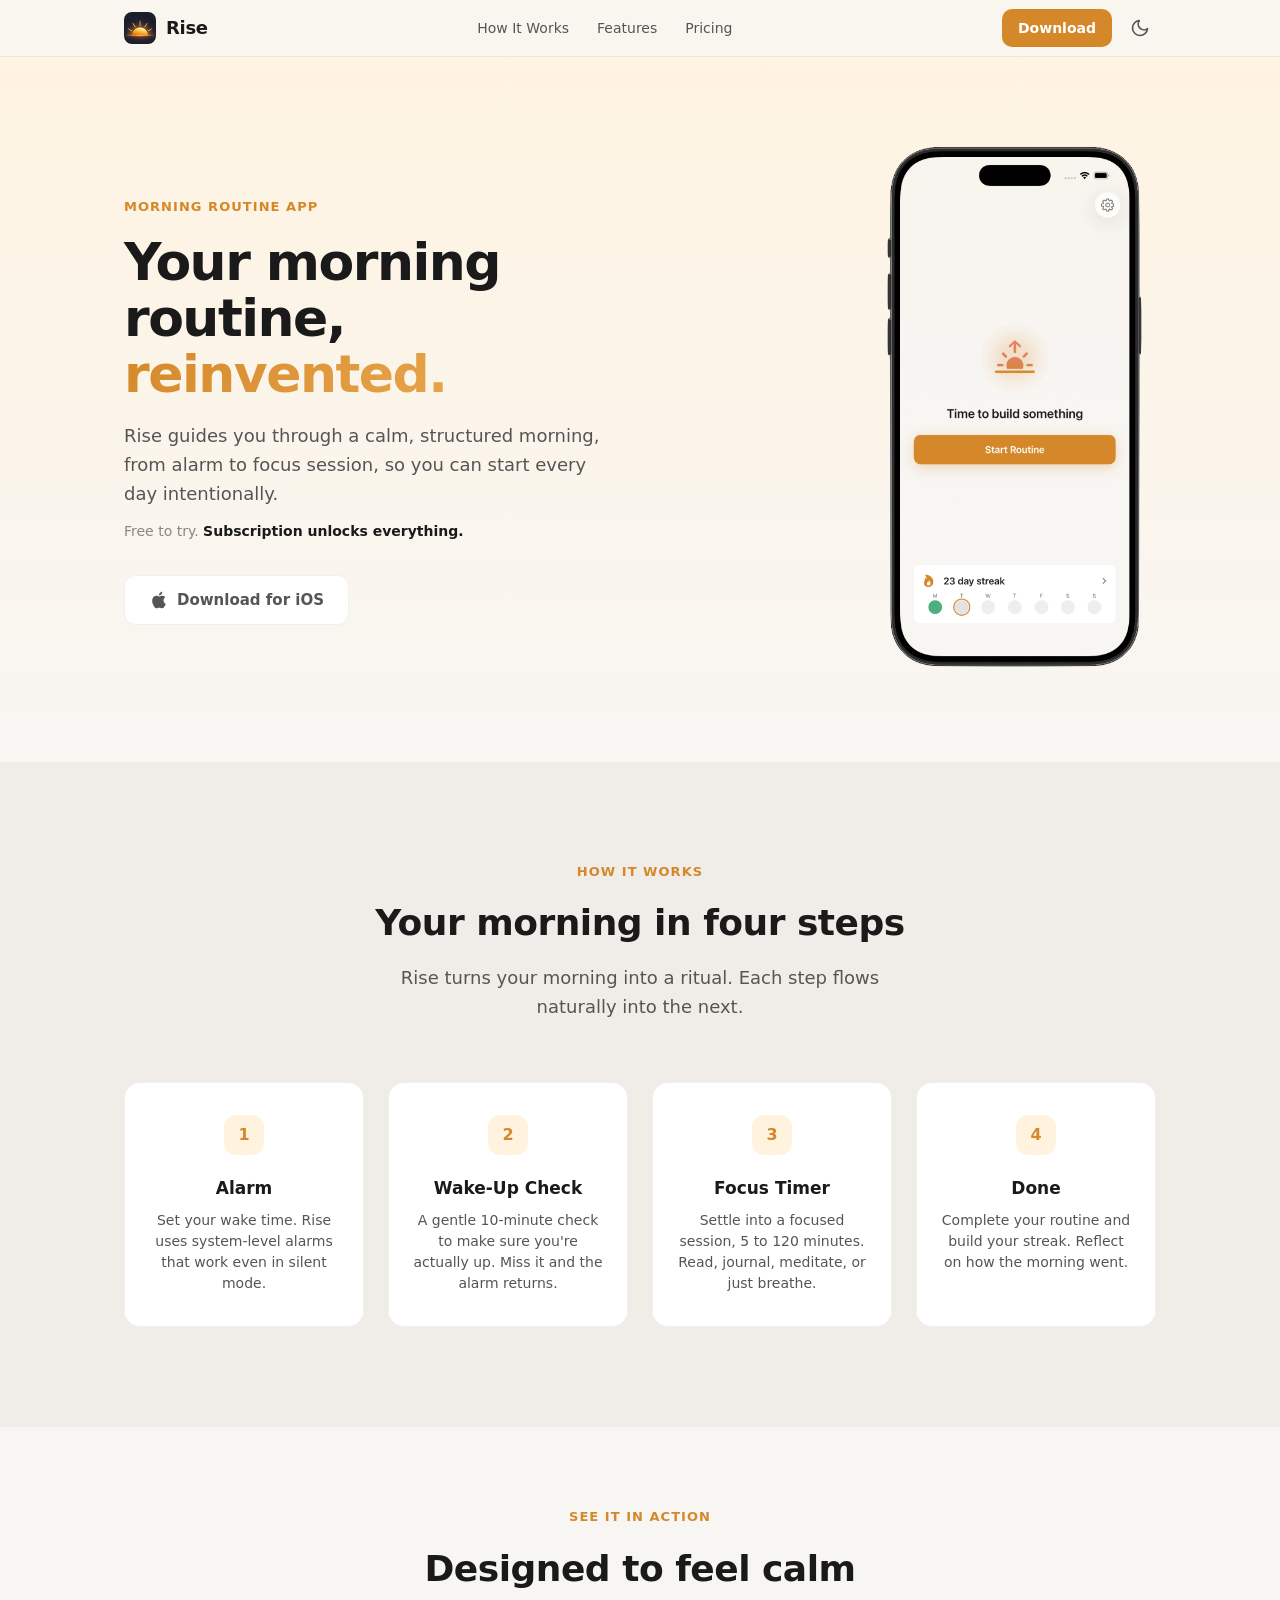
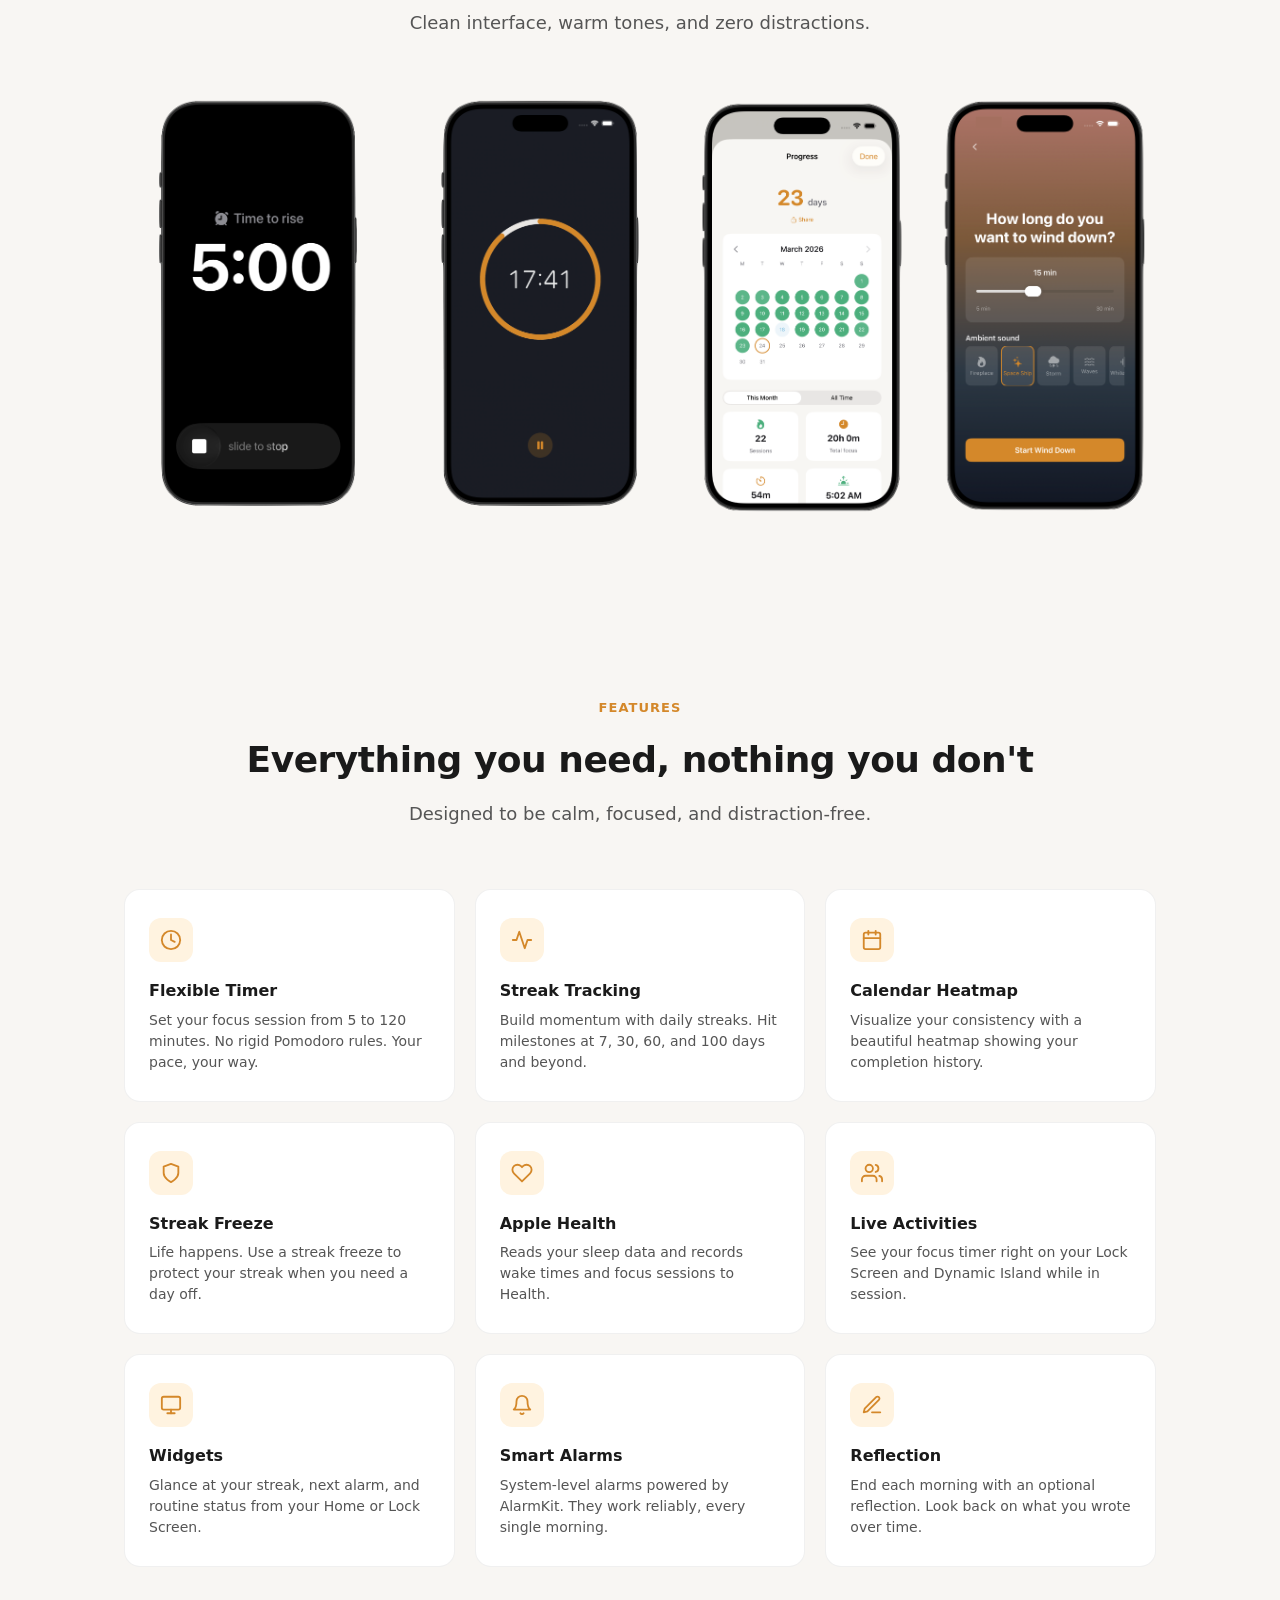
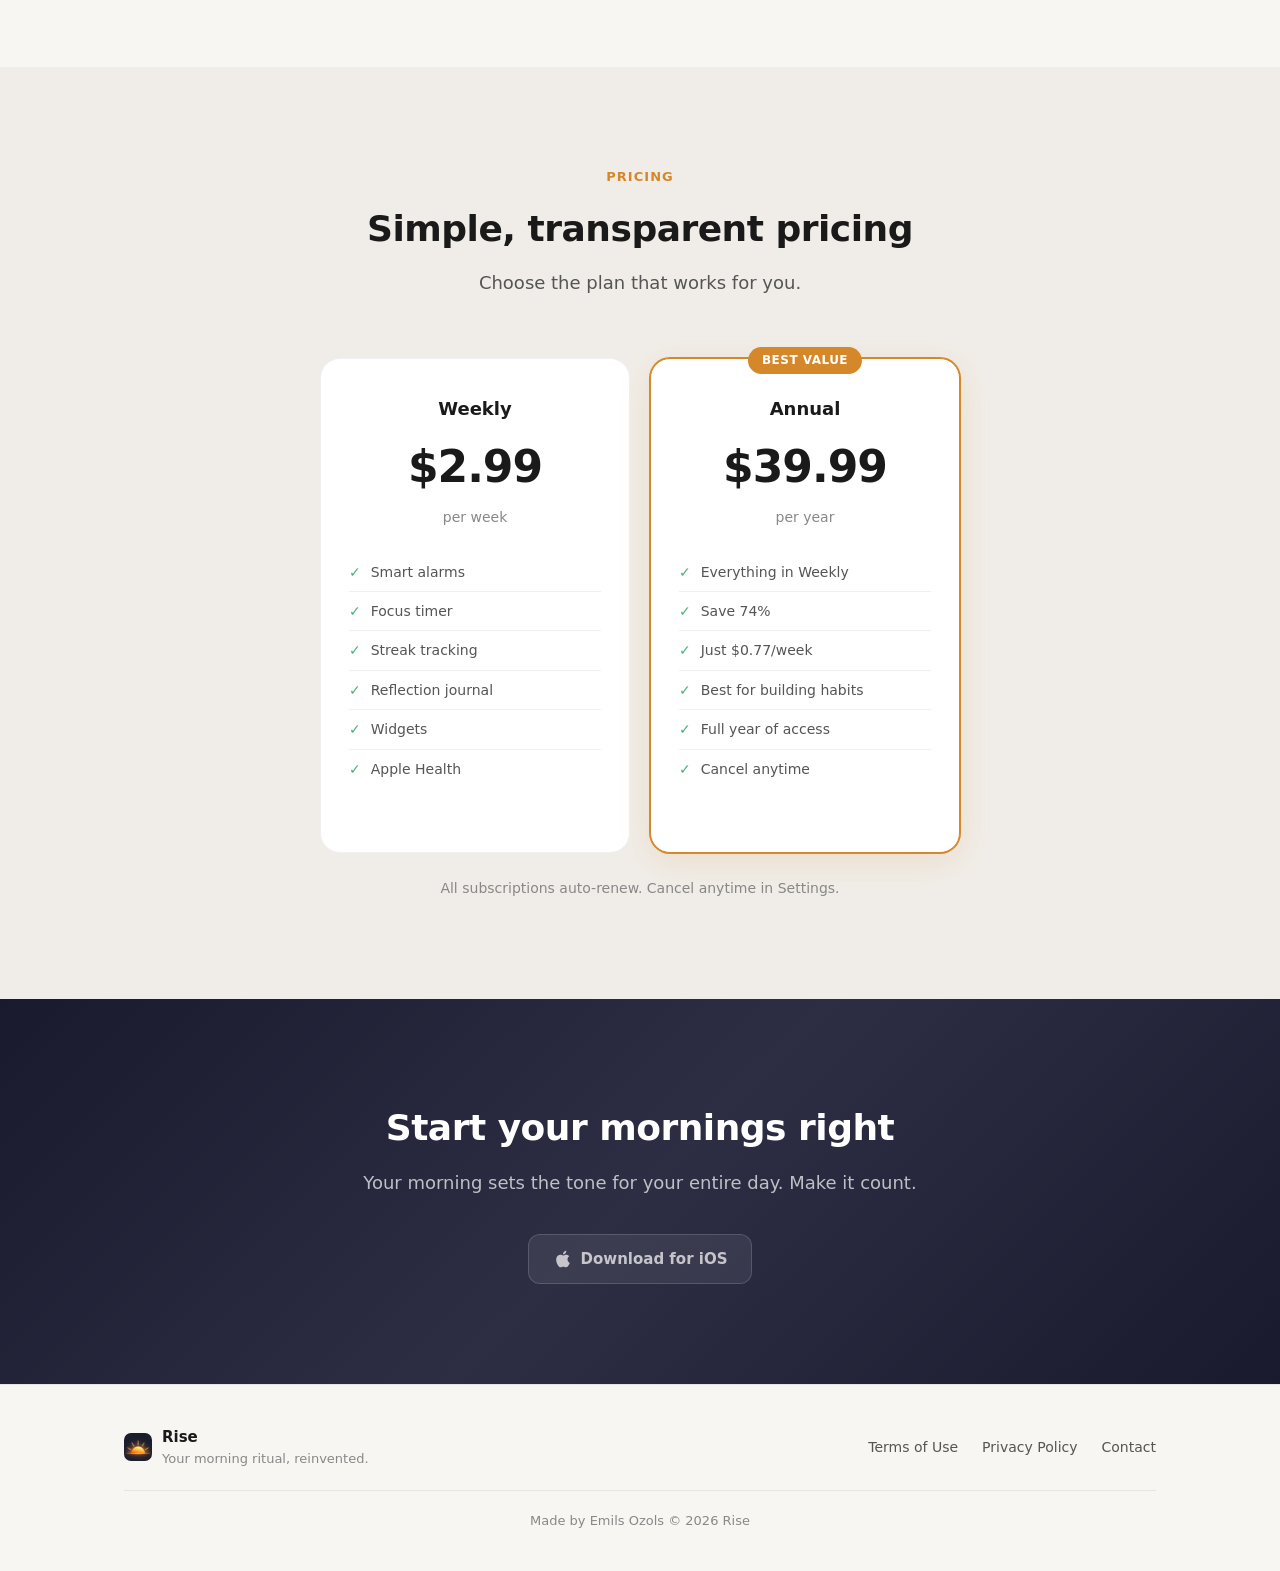
==== index.html @ 376d8b3e "Replace Coming Soon buttons with App Store download links Co-Authored-By: Claude Opus 4.6 (1M contex" ====
<!DOCTYPE html>
<html lang="en" data-theme="light">
<head>
    <meta charset="UTF-8">
    <meta name="viewport" content="width=device-width, initial-scale=1.0">
    <title>Rise - Your Morning Ritual, Reinvented</title>
    <meta name="description" content="Rise helps you build a powerful morning routine with smart alarms, focus timers, and streak tracking. Wake up with purpose, every single day.">
    <meta name="keywords" content="morning routine app, alarm app, focus timer, streak tracker, habit tracker, wake up app, productivity, iOS app, daily routine, morning ritual">
    <link rel="canonical" href="https://risemorning.app/">
    <meta property="og:title" content="Rise - Your Morning Ritual, Reinvented">
    <meta property="og:description" content="Smart alarms, focus timers, and streak tracking. Build a morning routine that sticks.">
    <meta property="og:type" content="website">
    <meta property="og:url" content="https://risemorning.app/">
    <meta property="og:image" content="https://risemorning.app/assets/ogshare.png">
    <meta property="og:image:width" content="1200">
    <meta property="og:image:height" content="630">
    <meta property="og:site_name" content="Rise">
    <meta name="twitter:card" content="summary_large_image">
    <meta name="twitter:title" content="Rise - Your Morning Ritual, Reinvented">
    <meta name="twitter:description" content="Smart alarms, focus timers, and streak tracking. Build a morning routine that sticks.">
    <meta name="twitter:image" content="https://risemorning.app/assets/ogshare.png">
    <meta property="og:locale" content="en_US">
    <meta name="theme-color" content="#D4882A">
    <link rel="icon" href="/favicon.ico" sizes="any">
    <link rel="icon" type="image/png" sizes="192x192" href="assets/appicon.png">
    <link rel="apple-touch-icon" href="assets/appicon.png">
    <link rel="preconnect" href="https://eu.i.posthog.com">
    <script>
        !function(t,e){var o,n,p,r;e.__SV||(window.posthog=e,e._i=[],e.init=function(i,s,a){function g(t,e){var o=e.split(".");2==o.length&&(t=t[o[0]],e=o[1]),t[e]=function(){t.push([e].concat(Array.prototype.slice.call(arguments,0)))}}(p=t.createElement("script")).type="text/javascript",p.async=!0,p.src=s.api_host+"/static/array.js",(r=t.getElementsByTagName("script")[0]).parentNode.insertBefore(p,r);var u=e;for(void 0!==a?u=e[a]=[]:a="posthog",u.people=u.people||[],u.toString=function(t){var e="posthog";return"posthog"!==a&&(e+="."+a),t||(e+=" (stub)"),e},u.people.toString=function(){return u.toString(1)+".people (stub)"},o="init capture register register_once register_for_session unregister opt_in_capturing opt_out_capturing has_opted_in_capturing has_opted_out_capturing clear_opt_in_out_capturing startSessionRecording stopSessionRecording isSessionRecordingStarted".split(" "),n=0;n<o.length;n++)g(u,o[n]);e._i.push([i,s,a])},e.__SV=1)}(document,window.posthog||[]);
        posthog.init('phc_ztIjBWZp495eGWUZSUprsXSLzyElBWMcf2xc65kKfE5', {
            api_host: 'https://eu.i.posthog.com',
            person_profiles: 'anonymous',
            persistence: 'memory'
        });
        posthog.register({ app_name: 'rise_web' });
    </script>
    <script>
        (function() {
            var theme = localStorage.getItem('theme');
            if (!theme) theme = window.matchMedia('(prefers-color-scheme: dark)').matches ? 'dark' : 'light';
            document.documentElement.setAttribute('data-theme', theme);
        })();
    </script>
    <style>
        :root {
            --accent: #D4882A;
            --accent-hover: #c07a22;
            --accent-soft: #FFF3E0;
            --accent-glow: rgba(212, 136, 42, 0.15);
            --success: #4CAF7D;
            --text-primary: #1a1a1a;
            --text-secondary: #555;
            --text-tertiary: #888;
            --bg: #F8F6F3;
            --bg-alt: #F0EDE8;
            --card-bg: #fff;
            --card-border: rgba(0,0,0,0.06);
            --nav-bg: rgba(248, 246, 243, 0.85);
            --footer-border: #e8e4df;
            --table-header: #FFF8F0;
            --table-border: #e8e4df;
            --gradient-warm: linear-gradient(135deg, #FFF3E0 0%, #F8F6F3 50%, #FFF8F0 100%);
            --gradient-hero: linear-gradient(180deg, #FFF3E0 0%, #F8F6F3 100%);
            --gradient-cta: linear-gradient(135deg, #1a1a2e 0%, #2d2d44 50%, #1a1a2e 100%);
        }

        [data-theme="dark"] {
            --accent: #E8A44A;
            --accent-hover: #d4963e;
            --accent-soft: #2a2218;
            --accent-glow: rgba(232, 164, 74, 0.12);
            --success: #4CAF7D;
            --text-primary: #f0f0f0;
            --text-secondary: #a1a1a6;
            --text-tertiary: #8e8e93;
            --bg: #1A1A1E;
            --bg-alt: #161618;
            --card-bg: #2c2c2e;
            --card-border: rgba(255,255,255,0.08);
            --nav-bg: rgba(26, 26, 30, 0.85);
            --footer-border: #2c2c2e;
            --table-header: #2a2218;
            --table-border: #3a3a3c;
            --gradient-warm: linear-gradient(135deg, #2a2218 0%, #1A1A1E 50%, #2a2218 100%);
            --gradient-hero: linear-gradient(180deg, #2a2218 0%, #1A1A1E 100%);
            --gradient-cta: linear-gradient(135deg, #2a2218 0%, #1a1a1e 50%, #2a2218 100%);
        }

        * { margin: 0; padding: 0; box-sizing: border-box; }

        html { scroll-behavior: smooth; }

        body {
            font-family: -apple-system, BlinkMacSystemFont, 'SF Pro Display', 'SF Pro Text', 'Helvetica Neue', system-ui, sans-serif;
            background: var(--bg);
            color: var(--text-primary);
            font-size: 15px;
            line-height: 1.6;
            -webkit-font-smoothing: antialiased;
        }

        .container {
            max-width: 1080px;
            margin: 0 auto;
            padding: 0 24px;
        }

        /* ---- NAV ---- */
        nav {
            position: fixed;
            top: 0;
            left: 0;
            right: 0;
            z-index: 100;
            background: var(--nav-bg);
            backdrop-filter: blur(20px);
            -webkit-backdrop-filter: blur(20px);
            border-bottom: 1px solid var(--card-border);
        }

        .nav-inner {
            max-width: 1080px;
            margin: 0 auto;
            padding: 0 24px;
            height: 56px;
            display: flex;
            align-items: center;
            justify-content: space-between;
        }

        .nav-brand {
            display: flex;
            align-items: center;
            gap: 10px;
            text-decoration: none;
            color: var(--text-primary);
        }

        .nav-brand img {
            width: 32px;
            height: 32px;
            border-radius: 8px;
        }

        .nav-brand span {
            font-size: 18px;
            font-weight: 600;
            letter-spacing: -0.3px;
        }

        .nav-links {
            display: flex;
            align-items: center;
            gap: 28px;
        }

        .nav-links a {
            text-decoration: none;
            color: var(--text-secondary);
            font-size: 14px;
            font-weight: 500;
            transition: color 0.2s;
        }

        .nav-links a:hover { color: var(--text-primary); }

        .nav-right {
            display: flex;
            align-items: center;
            gap: 12px;
        }

        .nav-download {
            display: inline-flex;
            align-items: center;
            gap: 6px;
            background: var(--accent);
            color: #fff;
            text-decoration: none;
            padding: 8px 16px;
            border-radius: 10px;
            font-size: 14px;
            font-weight: 600;
            transition: background 0.2s;
        }

        .nav-download:hover { background: var(--accent-hover); }

        .theme-toggle {
            background: none;
            border: none;
            cursor: pointer;
            color: var(--text-secondary);
            padding: 6px;
            border-radius: 8px;
            display: flex;
            align-items: center;
            transition: color 0.2s;
        }

        .theme-toggle:hover { color: var(--text-primary); }

        .theme-toggle svg { width: 20px; height: 20px; }

        .sun-icon { display: none; }
        .moon-icon { display: block; }
        [data-theme="dark"] .sun-icon { display: block; }
        [data-theme="dark"] .moon-icon { display: none; }

        /* ---- HERO ---- */
        .hero {
            padding: 140px 0 80px;
            background: var(--gradient-hero);
        }

        .hero-inner {
            display: flex;
            align-items: center;
            justify-content: space-between;
            gap: 60px;
        }

        .hero-content {
            max-width: 500px;
        }

        .hero-label {
            font-size: 13px;
            font-weight: 600;
            text-transform: uppercase;
            letter-spacing: 0.08em;
            color: var(--accent);
            margin-bottom: 16px;
        }

        .hero-title {
            font-size: 52px;
            font-weight: 700;
            letter-spacing: -1.5px;
            line-height: 1.08;
            margin-bottom: 20px;
        }

        .hero-title .highlight {
            background: linear-gradient(135deg, var(--accent), #E8A44A);
            -webkit-background-clip: text;
            -webkit-text-fill-color: transparent;
            background-clip: text;
        }

        .hero-subtitle {
            font-size: 18px;
            color: var(--text-secondary);
            line-height: 1.6;
            margin-bottom: 12px;
        }

        .hero-pricing {
            font-size: 14px;
            color: var(--text-tertiary);
            margin-bottom: 32px;
        }

        .hero-pricing strong {
            color: var(--text-primary);
        }

        .hero-buttons {
            display: flex;
            align-items: center;
            gap: 16px;
            flex-wrap: wrap;
        }

        .app-store-badge img {
            height: 52px;
        }

        .coming-soon {
            display: inline-flex;
            align-items: center;
            gap: 8px;
            background: var(--card-bg);
            border: 1px solid var(--card-border);
            color: var(--text-secondary);
            padding: 12px 24px;
            border-radius: 12px;
            font-size: 15px;
            font-weight: 600;
            cursor: default;
        }

        .coming-soon svg {
            width: 20px;
            height: 20px;
        }

        .hero-image {
            flex-shrink: 0;
        }

        .hero-phone {
            width: 280px;
        }

        /* ---- SCREENSHOT STRIP ---- */
        .screenshots-section {
            padding: 80px 0;
            overflow: hidden;
        }

        .screenshots-strip {
            display: flex;
            justify-content: center;
            gap: 24px;
            padding: 0 24px;
        }

        .screenshots-strip img {
            width: auto;
            height: 420px;
            border-radius: 24px;
            object-fit: contain;
            transition: transform 0.3s;
        }

        .screenshots-strip img:hover {
            transform: translateY(-4px);
        }

        /* ---- SECTIONS COMMON ---- */
        .section { padding: 100px 0; }
        .section-alt { background: var(--bg-alt); }

        .section-label {
            font-size: 13px;
            font-weight: 600;
            text-transform: uppercase;
            letter-spacing: 0.08em;
            color: var(--accent);
            margin-bottom: 12px;
        }

        .section-title {
            font-size: 36px;
            font-weight: 700;
            letter-spacing: -0.5px;
            margin-bottom: 12px;
        }

        .section-subtitle {
            font-size: 18px;
            color: var(--text-secondary);
            max-width: 560px;
        }

        .section-header {
            text-align: center;
            margin-bottom: 60px;
        }

        .section-header .section-subtitle {
            margin: 0 auto;
        }

        /* ---- HOW IT WORKS ---- */
        .steps-grid {
            display: grid;
            grid-template-columns: repeat(4, 1fr);
            gap: 24px;
        }

        .step-card {
            background: var(--card-bg);
            border: 1px solid var(--card-border);
            border-radius: 16px;
            padding: 32px 24px;
            text-align: center;
            transition: transform 0.2s, box-shadow 0.2s;
        }

        .step-card:hover {
            transform: translateY(-2px);
            box-shadow: 0 8px 24px rgba(0,0,0,0.06);
        }

        .step-number {
            display: inline-flex;
            align-items: center;
            justify-content: center;
            width: 40px;
            height: 40px;
            border-radius: 12px;
            background: var(--accent-soft);
            color: var(--accent);
            font-size: 16px;
            font-weight: 700;
            margin-bottom: 20px;
        }

        .step-icon {
            font-size: 32px;
            margin-bottom: 16px;
        }

        .step-card h3 {
            font-size: 17px;
            font-weight: 600;
            margin-bottom: 8px;
        }

        .step-card p {
            font-size: 14px;
            color: var(--text-secondary);
            line-height: 1.5;
        }

        /* ---- FEATURES ---- */
        .features-grid {
            display: grid;
            grid-template-columns: repeat(3, 1fr);
            gap: 20px;
        }

        .feature-card {
            background: var(--card-bg);
            border: 1px solid var(--card-border);
            border-radius: 16px;
            padding: 28px 24px;
            transition: transform 0.2s, box-shadow 0.2s;
        }

        .feature-card:hover {
            transform: translateY(-2px);
            box-shadow: 0 8px 24px rgba(0,0,0,0.06);
        }

        .feature-icon {
            width: 44px;
            height: 44px;
            border-radius: 12px;
            background: var(--accent-soft);
            display: flex;
            align-items: center;
            justify-content: center;
            margin-bottom: 16px;
        }

        .feature-icon svg {
            width: 22px;
            height: 22px;
            color: var(--accent);
        }

        .feature-card h3 {
            font-size: 16px;
            font-weight: 600;
            margin-bottom: 6px;
        }

        .feature-badge {
            display: inline-block;
            font-size: 11px;
            font-weight: 600;
            text-transform: uppercase;
            letter-spacing: 0.04em;
            background: var(--accent);
            color: #fff;
            padding: 2px 8px;
            border-radius: 6px;
            margin-left: 6px;
            vertical-align: middle;
        }

        .feature-card p {
            font-size: 14px;
            color: var(--text-secondary);
            line-height: 1.5;
        }

        /* ---- PRICING ---- */
        .pricing-wrapper {
            max-width: 640px;
            margin: 0 auto;
        }

        .pricing-cards {
            display: grid;
            grid-template-columns: 1fr 1fr;
            gap: 20px;
        }

        .pricing-card {
            background: var(--card-bg);
            border: 1px solid var(--card-border);
            border-radius: 20px;
            padding: 36px 28px;
            text-align: center;
            position: relative;
            transition: transform 0.2s, box-shadow 0.2s;
        }

        .pricing-card:hover {
            transform: translateY(-2px);
            box-shadow: 0 8px 24px rgba(0,0,0,0.06);
        }

        .pricing-card.featured {
            border-color: var(--accent);
            box-shadow: 0 0 0 1px var(--accent), 0 8px 32px var(--accent-glow);
        }

        .pricing-card.featured:hover {
            box-shadow: 0 0 0 1px var(--accent), 0 12px 40px var(--accent-glow);
        }

        .pricing-popular {
            position: absolute;
            top: -12px;
            left: 50%;
            transform: translateX(-50%);
            background: var(--accent);
            color: #fff;
            font-size: 12px;
            font-weight: 600;
            padding: 4px 14px;
            border-radius: 20px;
            text-transform: uppercase;
            letter-spacing: 0.04em;
        }

        .pricing-card h3 {
            font-size: 18px;
            font-weight: 600;
            margin-bottom: 8px;
        }

        .pricing-amount {
            font-size: 44px;
            font-weight: 700;
            letter-spacing: -1px;
            margin-bottom: 4px;
        }

        .pricing-period {
            font-size: 14px;
            color: var(--text-tertiary);
            margin-bottom: 24px;
        }

        .pricing-features {
            list-style: none;
            text-align: left;
            margin-bottom: 28px;
        }

        .pricing-features li {
            font-size: 14px;
            color: var(--text-secondary);
            padding: 8px 0;
            border-bottom: 1px solid var(--card-border);
            display: flex;
            align-items: center;
            gap: 10px;
        }

        .pricing-features li:last-child { border-bottom: none; }

        .pricing-features .check {
            color: var(--success);
            font-weight: 600;
            flex-shrink: 0;
        }

        .pricing-features .dash {
            color: var(--text-tertiary);
            flex-shrink: 0;
        }

        .pricing-note {
            text-align: center;
            margin-top: 24px;
            font-size: 14px;
            color: var(--text-tertiary);
        }

        /* ---- CTA ---- */
        .cta-section {
            padding: 100px 0;
            background: var(--gradient-cta);
            text-align: center;
        }

        .cta-section .section-title {
            color: #fff;
        }

        .cta-section .section-subtitle {
            color: rgba(255,255,255,0.7);
            margin: 0 auto 36px;
        }

        /* ---- FOOTER ---- */
        footer {
            border-top: 1px solid var(--footer-border);
            padding: 40px 0;
        }

        .footer-inner {
            display: flex;
            justify-content: space-between;
            align-items: center;
            flex-wrap: wrap;
            gap: 20px;
        }

        .footer-brand {
            display: flex;
            align-items: center;
            gap: 10px;
        }

        .footer-brand img {
            width: 28px;
            height: 28px;
            border-radius: 7px;
        }

        .footer-brand-text h4 {
            font-size: 15px;
            font-weight: 600;
        }

        .footer-brand-text p {
            font-size: 13px;
            color: var(--text-tertiary);
        }

        .footer-links {
            display: flex;
            align-items: center;
            gap: 24px;
        }

        .footer-links a {
            font-size: 14px;
            color: var(--text-secondary);
            text-decoration: none;
            transition: color 0.2s;
        }

        .footer-links a:hover { color: var(--text-primary); }

        .footer-copy {
            width: 100%;
            text-align: center;
            font-size: 13px;
            color: var(--text-tertiary);
            margin-top: 20px;
            padding-top: 20px;
            border-top: 1px solid var(--footer-border);
        }

        /* ---- ANIMATIONS ---- */
        .fade-in {
            opacity: 0;
            transform: translateY(20px);
            transition: opacity 0.6s ease, transform 0.6s ease;
        }

        .fade-in.visible {
            opacity: 1;
            transform: translateY(0);
        }

        /* ---- RESPONSIVE ---- */
        @media (max-width: 900px) {
            .hero-inner {
                flex-direction: column;
                text-align: center;
            }
            .hero-content { max-width: 100%; }
            .hero-title { font-size: 40px; }
            .hero-buttons { justify-content: center; }
            .hero-phone { width: 200px; border-radius: 28px; }
            .screenshots-strip img { height: 360px; border-radius: 20px; }
            .steps-grid { grid-template-columns: repeat(2, 1fr); }
        }

        @media (max-width: 700px) {
            .nav-links { display: none; }
            .hero { padding: 120px 0 60px; }
            .hero-title { font-size: 34px; }
            .hero-subtitle { font-size: 16px; }
            .section { padding: 72px 0; }
            .section-title { font-size: 28px; }
            .features-grid { grid-template-columns: repeat(2, 1fr); }
            .steps-grid { grid-template-columns: 1fr 1fr; }
            .screenshots-strip { gap: 16px; }
            .screenshots-strip img { height: 300px; border-radius: 18px; }
        }

        @media (max-width: 600px) {
            .features-grid { grid-template-columns: 1fr; }
            .pricing-cards { grid-template-columns: 1fr; }
            .steps-grid { grid-template-columns: 1fr; }
            .screenshots-strip img { height: 260px; border-radius: 16px; }
        }

        @media (max-width: 480px) {
            .hero-title { font-size: 30px; }
            .hero-phone { width: 160px; border-radius: 24px; }
            .section-title { font-size: 24px; }
            .pricing-amount { font-size: 36px; }
            .screenshots-strip { gap: 12px; }
            .screenshots-strip img { height: 220px; border-radius: 14px; }
        }

        /* Schema.org */
        script[type="application/ld+json"] { display: none; }
    </style>

    <script type="application/ld+json">
    {
        "@context": "https://schema.org",
        "@type": "SoftwareApplication",
        "name": "Rise",
        "description": "Build a powerful morning routine with smart alarms, focus timers, and streak tracking. Wake up with purpose every single day.",
        "applicationCategory": "LifestyleApplication",
        "operatingSystem": "iOS",
        "availableOnDevice": "iPhone, iPad",
        "url": "https://risemorning.app/",
        "screenshot": [
            "https://risemorning.app/assets/screenshot-home.png",
            "https://risemorning.app/assets/screenshot-alarm.png",
            "https://risemorning.app/assets/screenshot-focus.png",
            "https://risemorning.app/assets/screenshot-streak.png"
        ],
        "offers": [
            {
                "@type": "Offer",
                "price": "2.99",
                "priceCurrency": "USD",
                "description": "Weekly subscription"
            },
            {
                "@type": "Offer",
                "price": "39.99",
                "priceCurrency": "USD",
                "description": "Annual subscription"
            }
        ],
        "author": {
            "@type": "Person",
            "name": "Emils Ozols"
        }
    }
    </script>
</head>
<body>

<!-- NAV -->
<nav>
    <div class="nav-inner">
        <a href="/" class="nav-brand">
            <img src="assets/appicon.png" alt="Rise app icon">
            <span>Rise</span>
        </a>
        <div class="nav-links">
            <a href="#how-it-works">How It Works</a>
            <a href="#features">Features</a>
            <a href="#pricing">Pricing</a>
        </div>
        <div class="nav-right">
            <a href="https://apps.apple.com/de/app/rise-morning-routine-alarm/id6760960639?l=en-GB" class="nav-download" target="_blank" rel="noopener">Download</a>
            <button class="theme-toggle" id="theme-toggle" aria-label="Toggle theme">
                <svg class="moon-icon" viewBox="0 0 24 24" fill="none" stroke="currentColor" stroke-width="2" stroke-linecap="round" stroke-linejoin="round"><path d="M21 12.79A9 9 0 1 1 11.21 3 7 7 0 0 0 21 12.79z"/></svg>
                <svg class="sun-icon" viewBox="0 0 24 24" fill="none" stroke="currentColor" stroke-width="2" stroke-linecap="round" stroke-linejoin="round"><circle cx="12" cy="12" r="5"/><line x1="12" y1="1" x2="12" y2="3"/><line x1="12" y1="21" x2="12" y2="23"/><line x1="4.22" y1="4.22" x2="5.64" y2="5.64"/><line x1="18.36" y1="18.36" x2="19.78" y2="19.78"/><line x1="1" y1="12" x2="3" y2="12"/><line x1="21" y1="12" x2="23" y2="12"/><line x1="4.22" y1="19.78" x2="5.64" y2="18.36"/><line x1="18.36" y1="5.64" x2="19.78" y2="4.22"/></svg>
            </button>
        </div>
    </div>
</nav>

<!-- HERO -->
<section class="hero">
    <div class="container">
        <div class="hero-inner">
            <div class="hero-content">
                <p class="hero-label">Morning Routine App</p>
                <h1 class="hero-title">Your morning routine, <span class="highlight">reinvented.</span></h1>
                <p class="hero-subtitle">Rise guides you through a calm, structured morning, from alarm to focus session, so you can start every day intentionally.</p>
                <p class="hero-pricing">Free to try. <strong>Subscription unlocks everything.</strong></p>
                <div class="hero-buttons">
                    <a href="https://apps.apple.com/de/app/rise-morning-routine-alarm/id6760960639?l=en-GB" class="coming-soon" target="_blank" rel="noopener" style="text-decoration: none; color: var(--text-secondary); cursor: pointer;">
                        <svg viewBox="0 0 24 24" fill="currentColor"><path d="M18.71 19.5c-.83 1.24-1.71 2.45-3.05 2.47-1.34.03-1.77-.79-3.29-.79-1.53 0-2 .77-3.27.82-1.31.05-2.3-1.32-3.14-2.53C4.25 17 2.94 12.45 4.7 9.39c.87-1.52 2.43-2.48 4.12-2.51 1.28-.02 2.5.87 3.29.87.78 0 2.26-1.07 3.8-.91.65.03 2.47.26 3.64 1.98-.09.06-2.17 1.28-2.15 3.81.03 3.02 2.65 4.03 2.68 4.04-.03.07-.42 1.44-1.38 2.83M13 3.5c.73-.83 1.94-1.46 2.94-1.5.13 1.17-.34 2.35-1.04 3.19-.69.85-1.83 1.51-2.95 1.42-.15-1.15.41-2.35 1.05-3.11z"/></svg>
                        Download for iOS
                    </a>
                </div>
            </div>
            <div class="hero-image">
                <img src="assets/screenshot-home.png" alt="Rise morning routine app home screen with alarm, focus timer, and streak tracker" class="hero-phone">
            </div>
        </div>
    </div>
</section>

<!-- HOW IT WORKS -->
<section class="section section-alt" id="how-it-works">
    <div class="container">
        <div class="section-header fade-in">
            <p class="section-label">How It Works</p>
            <h2 class="section-title">Your morning in four steps</h2>
            <p class="section-subtitle">Rise turns your morning into a ritual. Each step flows naturally into the next.</p>
        </div>
        <div class="steps-grid">
            <div class="step-card fade-in">
                <div class="step-number">1</div>
                <h3>Alarm</h3>
                <p>Set your wake time. Rise uses system-level alarms that work even in silent mode.</p>
            </div>
            <div class="step-card fade-in">
                <div class="step-number">2</div>
                <h3>Wake-Up Check</h3>
                <p>A gentle 10-minute check to make sure you're actually up. Miss it and the alarm returns.</p>
            </div>
            <div class="step-card fade-in">
                <div class="step-number">3</div>
                <h3>Focus Timer</h3>
                <p>Settle into a focused session, 5 to 120 minutes. Read, journal, meditate, or just breathe.</p>
            </div>
            <div class="step-card fade-in">
                <div class="step-number">4</div>
                <h3>Done</h3>
                <p>Complete your routine and build your streak. Reflect on how the morning went.</p>
            </div>
        </div>
    </div>
</section>

<!-- SCREENSHOTS -->
<section class="screenshots-section">
    <div class="section-header fade-in">
        <p class="section-label">See it in action</p>
        <h2 class="section-title">Designed to feel calm</h2>
        <p class="section-subtitle">Clean interface, warm tones, and zero distractions.</p>
    </div>
    <div class="screenshots-strip fade-in">
        <img src="assets/screenshot-alarm.png" alt="Rise app alarm screen showing wake-up time and weekly streak">
        <img src="assets/screenshot-focus.png" alt="Rise app focus timer session for morning productivity">
        <img src="assets/screenshot-streak.png" alt="Rise app streak tracking calendar with daily completion heatmap">
        <img src="assets/screenshot-winddown.png" alt="Rise app evening wind-down reminder for better sleep">
    </div>
</section>

<!-- FEATURES -->
<section class="section" id="features">
    <div class="container">
        <div class="section-header fade-in">
            <p class="section-label">Features</p>
            <h2 class="section-title">Everything you need, nothing you don't</h2>
            <p class="section-subtitle">Designed to be calm, focused, and distraction-free.</p>
        </div>
        <div class="features-grid">
            <div class="feature-card fade-in">
                <div class="feature-icon">
                    <svg viewBox="0 0 24 24" fill="none" stroke="currentColor" stroke-width="2" stroke-linecap="round" stroke-linejoin="round"><circle cx="12" cy="12" r="10"/><polyline points="12 6 12 12 16 14"/></svg>
                </div>
                <h3>Flexible Timer</h3>
                <p>Set your focus session from 5 to 120 minutes. No rigid Pomodoro rules. Your pace, your way.</p>
            </div>
            <div class="feature-card fade-in">
                <div class="feature-icon">
                    <svg viewBox="0 0 24 24" fill="none" stroke="currentColor" stroke-width="2" stroke-linecap="round" stroke-linejoin="round"><polyline points="22 12 18 12 15 21 9 3 6 12 2 12"/></svg>
                </div>
                <h3>Streak Tracking</h3>
                <p>Build momentum with daily streaks. Hit milestones at 7, 30, 60, and 100 days and beyond.</p>
            </div>
            <div class="feature-card fade-in">
                <div class="feature-icon">
                    <svg viewBox="0 0 24 24" fill="none" stroke="currentColor" stroke-width="2" stroke-linecap="round" stroke-linejoin="round"><rect x="3" y="4" width="18" height="18" rx="2" ry="2"/><line x1="16" y1="2" x2="16" y2="6"/><line x1="8" y1="2" x2="8" y2="6"/><line x1="3" y1="10" x2="21" y2="10"/></svg>
                </div>
                <h3>Calendar Heatmap</h3>
                <p>Visualize your consistency with a beautiful heatmap showing your completion history.</p>
            </div>
            <div class="feature-card fade-in">
                <div class="feature-icon">
                    <svg viewBox="0 0 24 24" fill="none" stroke="currentColor" stroke-width="2" stroke-linecap="round" stroke-linejoin="round"><path d="M12 22s8-4 8-10V5l-8-3-8 3v7c0 6 8 10 8 10z"/></svg>
                </div>
                <h3>Streak Freeze</h3>
                <p>Life happens. Use a streak freeze to protect your streak when you need a day off.</p>
            </div>
            <div class="feature-card fade-in">
                <div class="feature-icon">
                    <svg viewBox="0 0 24 24" fill="none" stroke="currentColor" stroke-width="2" stroke-linecap="round" stroke-linejoin="round"><path d="M20.84 4.61a5.5 5.5 0 0 0-7.78 0L12 5.67l-1.06-1.06a5.5 5.5 0 0 0-7.78 7.78l1.06 1.06L12 21.23l7.78-7.78 1.06-1.06a5.5 5.5 0 0 0 0-7.78z"/></svg>
                </div>
                <h3>Apple Health</h3>
                <p>Reads your sleep data and records wake times and focus sessions to Health.</p>
            </div>
            <div class="feature-card fade-in">
                <div class="feature-icon">
                    <svg viewBox="0 0 24 24" fill="none" stroke="currentColor" stroke-width="2" stroke-linecap="round" stroke-linejoin="round"><path d="M17 21v-2a4 4 0 0 0-4-4H5a4 4 0 0 0-4 4v2"/><circle cx="9" cy="7" r="4"/><path d="M23 21v-2a4 4 0 0 0-3-3.87"/><path d="M16 3.13a4 4 0 0 1 0 7.75"/></svg>
                </div>
                <h3>Live Activities</h3>
                <p>See your focus timer right on your Lock Screen and Dynamic Island while in session.</p>
            </div>
            <div class="feature-card fade-in">
                <div class="feature-icon">
                    <svg viewBox="0 0 24 24" fill="none" stroke="currentColor" stroke-width="2" stroke-linecap="round" stroke-linejoin="round"><rect x="2" y="3" width="20" height="14" rx="2" ry="2"/><line x1="8" y1="21" x2="16" y2="21"/><line x1="12" y1="17" x2="12" y2="21"/></svg>
                </div>
                <h3>Widgets</h3>
                <p>Glance at your streak, next alarm, and routine status from your Home or Lock Screen.</p>
            </div>
            <div class="feature-card fade-in">
                <div class="feature-icon">
                    <svg viewBox="0 0 24 24" fill="none" stroke="currentColor" stroke-width="2" stroke-linecap="round" stroke-linejoin="round"><path d="M18 8A6 6 0 0 0 6 8c0 7-3 9-3 9h18s-3-2-3-9"/><path d="M13.73 21a2 2 0 0 1-3.46 0"/></svg>
                </div>
                <h3>Smart Alarms</h3>
                <p>System-level alarms powered by AlarmKit. They work reliably, every single morning.</p>
            </div>
            <div class="feature-card fade-in">
                <div class="feature-icon">
                    <svg viewBox="0 0 24 24" fill="none" stroke="currentColor" stroke-width="2" stroke-linecap="round" stroke-linejoin="round"><path d="M12 20h9"/><path d="M16.5 3.5a2.121 2.121 0 0 1 3 3L7 19l-4 1 1-4L16.5 3.5z"/></svg>
                </div>
                <h3>Reflection</h3>
                <p>End each morning with an optional reflection. Look back on what you wrote over time.</p>
            </div>
        </div>
    </div>
</section>

<!-- PRICING -->
<section class="section section-alt" id="pricing">
    <div class="container">
        <div class="section-header fade-in">
            <p class="section-label">Pricing</p>
            <h2 class="section-title">Simple, transparent pricing</h2>
            <p class="section-subtitle">Choose the plan that works for you.</p>
        </div>
        <div class="pricing-wrapper fade-in">
            <div class="pricing-cards">
                <div class="pricing-card">
                    <h3>Weekly</h3>
                    <div class="pricing-amount">$2.99</div>
                    <div class="pricing-period">per week</div>
                    <ul class="pricing-features">
                        <li><span class="check">&#10003;</span> Smart alarms</li>
                        <li><span class="check">&#10003;</span> Focus timer</li>
                        <li><span class="check">&#10003;</span> Streak tracking</li>
                        <li><span class="check">&#10003;</span> Reflection journal</li>
                        <li><span class="check">&#10003;</span> Widgets</li>
                        <li><span class="check">&#10003;</span> Apple Health</li>
                    </ul>
                </div>
                <div class="pricing-card featured">
                    <div class="pricing-popular">Best Value</div>
                    <h3>Annual</h3>
                    <div class="pricing-amount">$39.99</div>
                    <div class="pricing-period">per year</div>
                    <ul class="pricing-features">
                        <li><span class="check">&#10003;</span> Everything in Weekly</li>
                        <li><span class="check">&#10003;</span> Save 74%</li>
                        <li><span class="check">&#10003;</span> Just $0.77/week</li>
                        <li><span class="check">&#10003;</span> Best for building habits</li>
                        <li><span class="check">&#10003;</span> Full year of access</li>
                        <li><span class="check">&#10003;</span> Cancel anytime</li>
                    </ul>
                </div>
            </div>
            <p class="pricing-note">All subscriptions auto-renew. Cancel anytime in Settings.</p>
        </div>
    </div>
</section>

<!-- CTA -->
<section class="cta-section">
    <div class="container">
        <h2 class="section-title fade-in">Start your mornings right</h2>
        <p class="section-subtitle fade-in">Your morning sets the tone for your entire day. Make it count.</p>
        <div class="fade-in">
            <a href="https://apps.apple.com/de/app/rise-morning-routine-alarm/id6760960639?l=en-GB" class="coming-soon" target="_blank" rel="noopener" style="border-color: rgba(255,255,255,0.15); background: rgba(255,255,255,0.08); color: rgba(255,255,255,0.7); text-decoration: none; cursor: pointer;">
                <svg viewBox="0 0 24 24" fill="currentColor"><path d="M18.71 19.5c-.83 1.24-1.71 2.45-3.05 2.47-1.34.03-1.77-.79-3.29-.79-1.53 0-2 .77-3.27.82-1.31.05-2.3-1.32-3.14-2.53C4.25 17 2.94 12.45 4.7 9.39c.87-1.52 2.43-2.48 4.12-2.51 1.28-.02 2.5.87 3.29.87.78 0 2.26-1.07 3.8-.91.65.03 2.47.26 3.64 1.98-.09.06-2.17 1.28-2.15 3.81.03 3.02 2.65 4.03 2.68 4.04-.03.07-.42 1.44-1.38 2.83M13 3.5c.73-.83 1.94-1.46 2.94-1.5.13 1.17-.34 2.35-1.04 3.19-.69.85-1.83 1.51-2.95 1.42-.15-1.15.41-2.35 1.05-3.11z"/></svg>
                Download for iOS
            </a>
        </div>
    </div>
</section>

<!-- FOOTER -->
<footer>
    <div class="container">
        <div class="footer-inner">
            <div class="footer-brand">
                <img src="assets/appicon.png" alt="Rise">
                <div class="footer-brand-text">
                    <h4>Rise</h4>
                    <p>Your morning ritual, reinvented.</p>
                </div>
            </div>
            <div class="footer-links">
                <a href="terms.html">Terms of Use</a>
                <a href="privacy.html">Privacy Policy</a>
                <a href="mailto:info@risemorning.app">Contact</a>
            </div>
        </div>
        <p class="footer-copy">Made by Emils Ozols &copy; 2026 Rise</p>
    </div>
</footer>

<script>
    // Theme toggle
    const toggle = document.getElementById('theme-toggle');
    toggle.addEventListener('click', function() {
        const current = document.documentElement.getAttribute('data-theme');
        const next = current === 'dark' ? 'light' : 'dark';
        document.documentElement.setAttribute('data-theme', next);
        localStorage.setItem('theme', next);
    });

    // Fade-in on scroll
    const observer = new IntersectionObserver(function(entries) {
        entries.forEach(function(entry) {
            if (entry.isIntersecting) {
                entry.target.classList.add('visible');
                observer.unobserve(entry.target);
            }
        });
    }, { threshold: 0.15, rootMargin: '0px 0px -40px 0px' });

    document.querySelectorAll('.fade-in').forEach(function(el) {
        observer.observe(el);
    });

    // Privacy redirect
    if (window.location.hash === '#privacy') {
        window.location.href = 'privacy.html';
    }
</script>

</body>
</html>
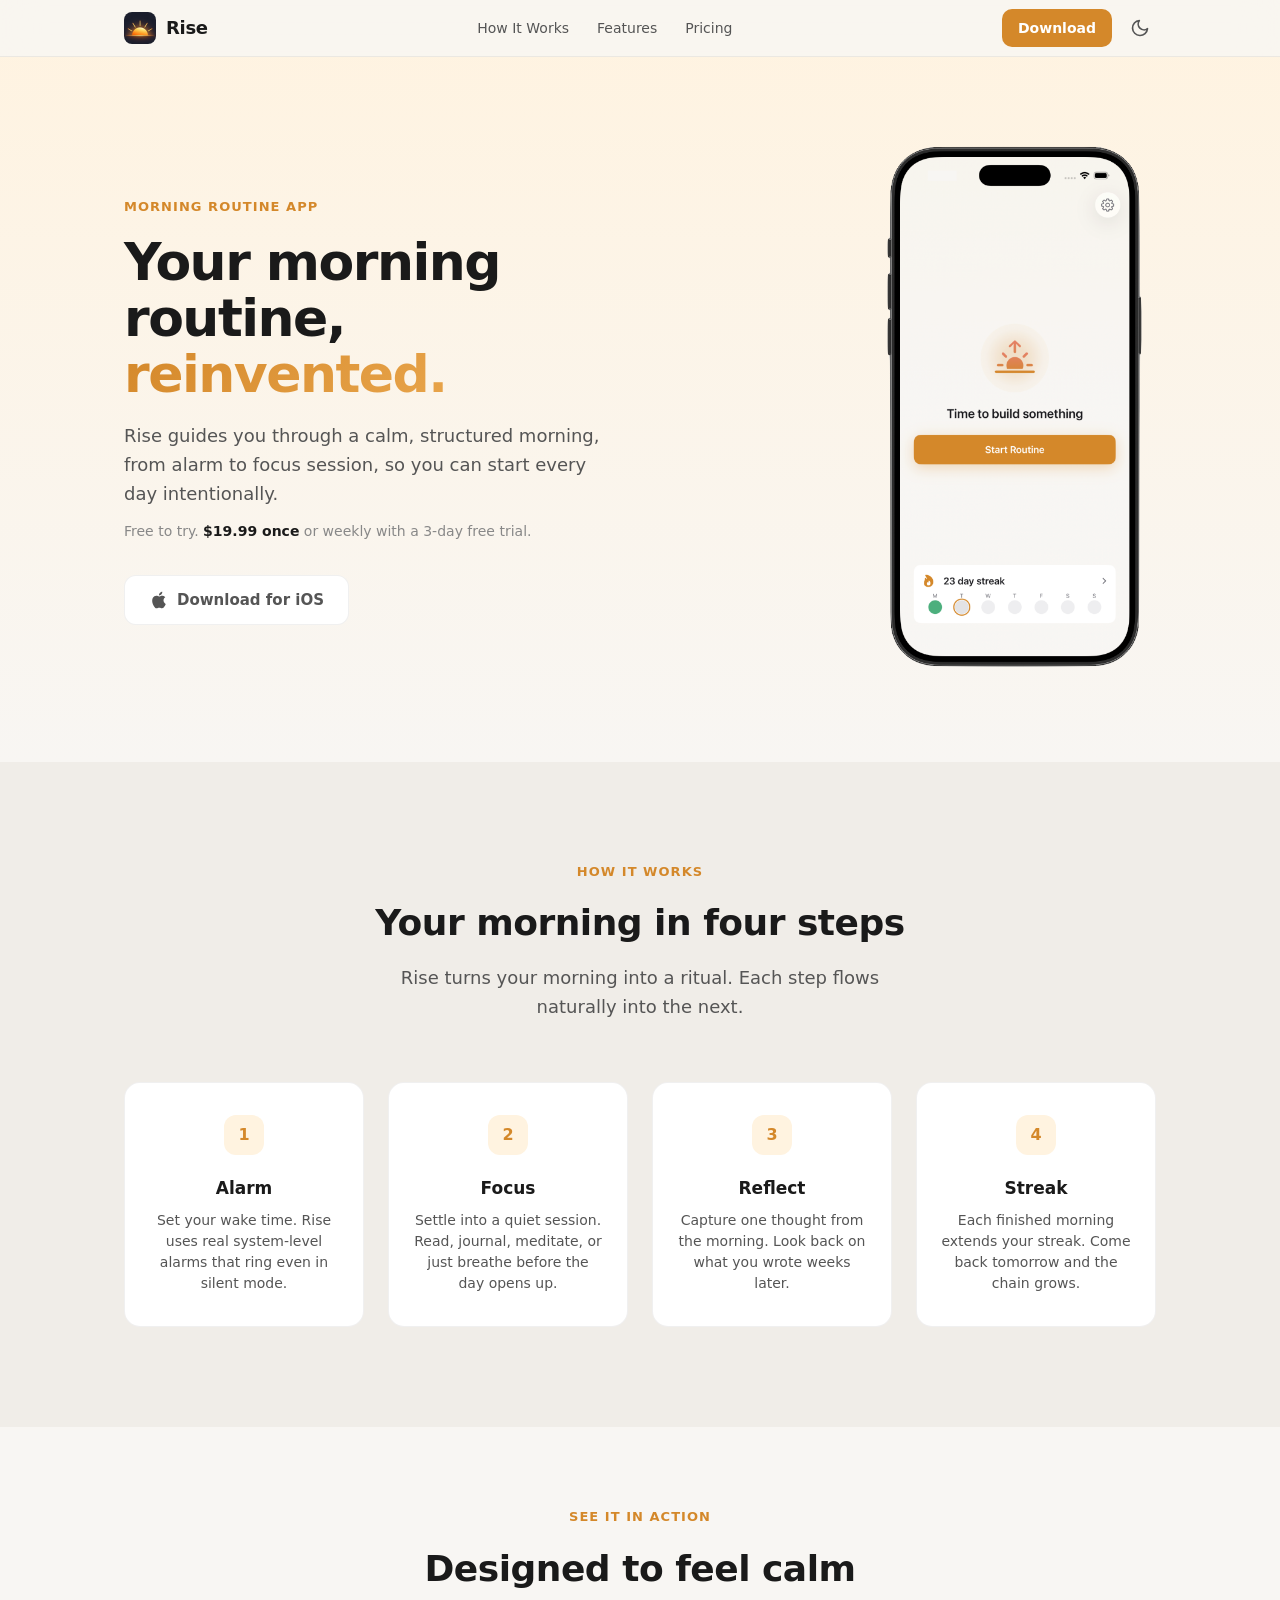
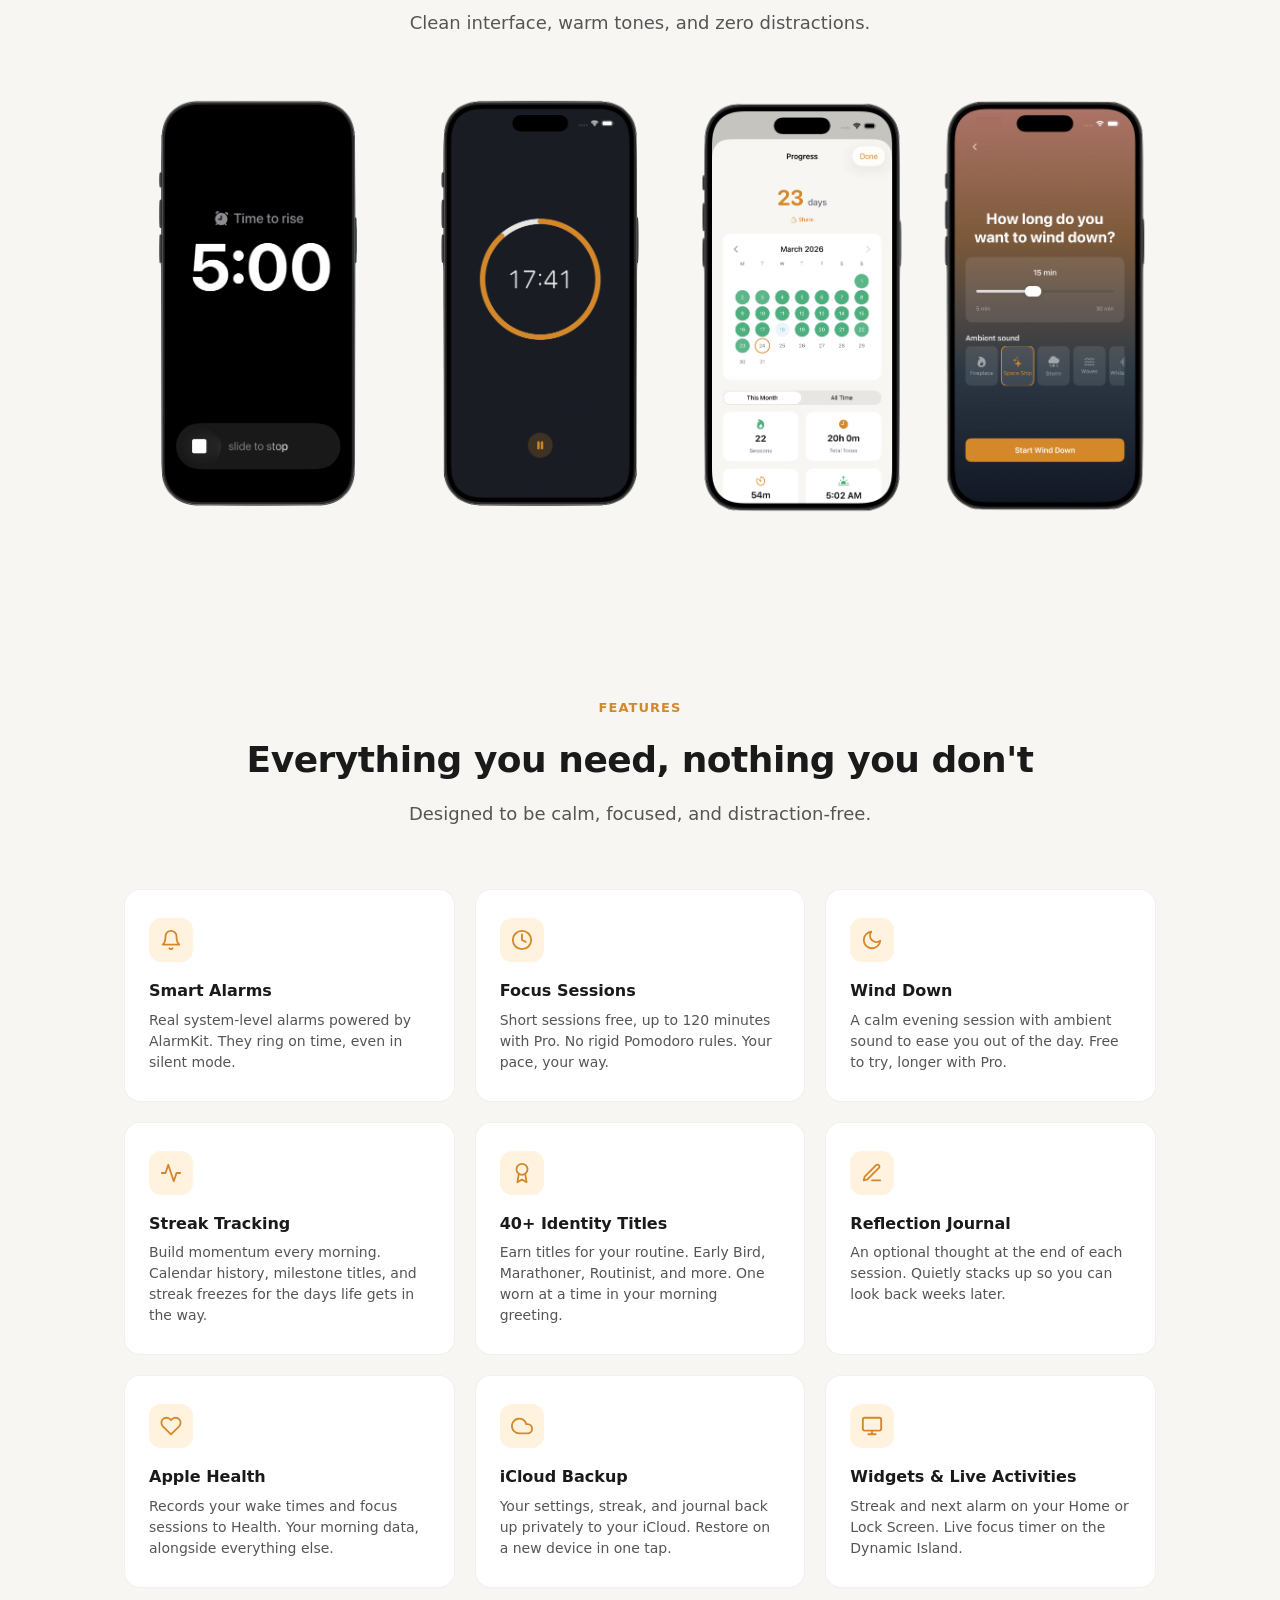
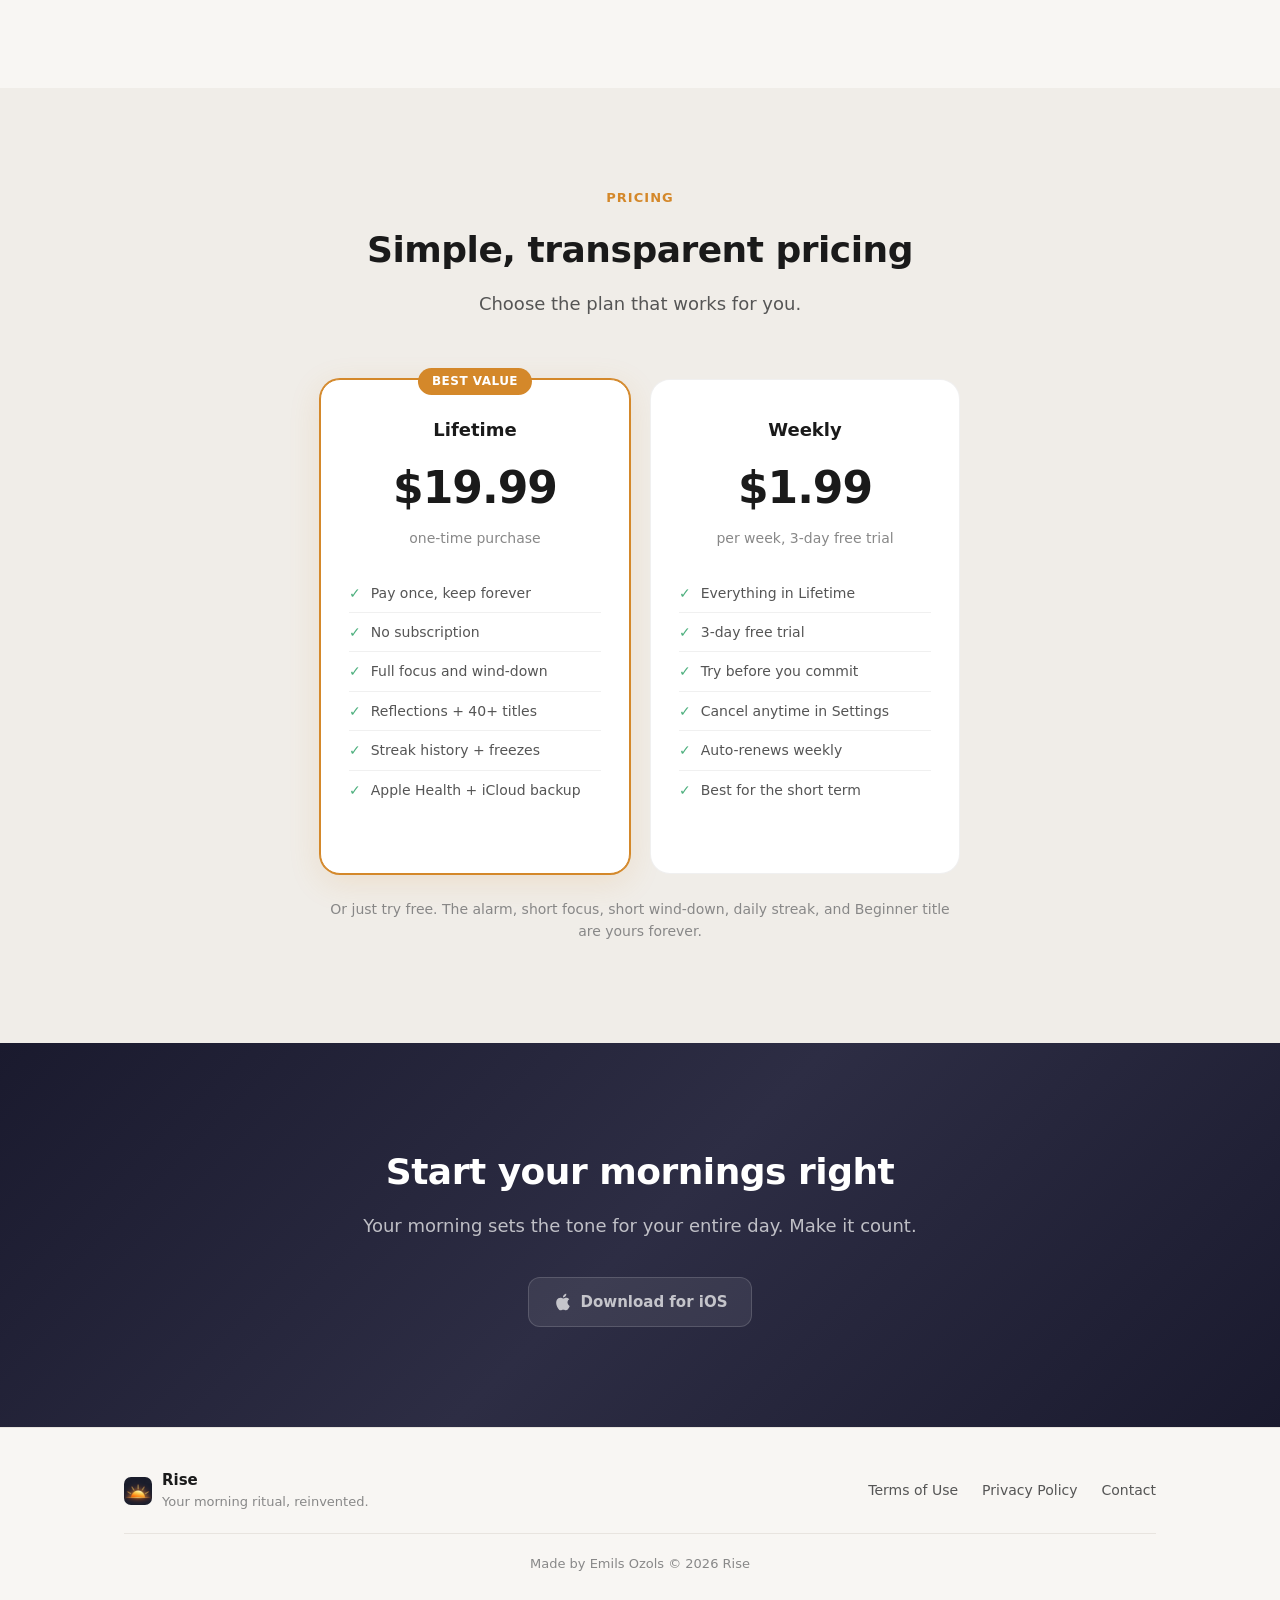
==== commit 27bbb189: "Align site with app v1.31: lifetime + weekly pricing, current feature set - Pricing: Lifetime $19.99" ====
--- a/index.html
+++ b/index.html
@@ -4,11 +4,11 @@
     <meta charset="UTF-8">
     <meta name="viewport" content="width=device-width, initial-scale=1.0">
     <title>Rise - Your Morning Ritual, Reinvented</title>
-    <meta name="description" content="Rise helps you build a powerful morning routine with smart alarms, focus timers, and streak tracking. Wake up with purpose, every single day.">
-    <meta name="keywords" content="morning routine app, alarm app, focus timer, streak tracker, habit tracker, wake up app, productivity, iOS app, daily routine, morning ritual">
+    <meta name="description" content="Rise turns your morning into a ritual. Smart alarms, focus sessions, wind-down, and a daily streak. Try free, or pay once for life.">
+    <meta name="keywords" content="morning routine app, alarm app, focus timer, wind down app, streak tracker, habit tracker, wake up app, productivity, iOS app, daily routine, morning ritual">
     <link rel="canonical" href="https://risemorning.app/">
     <meta property="og:title" content="Rise - Your Morning Ritual, Reinvented">
-    <meta property="og:description" content="Smart alarms, focus timers, and streak tracking. Build a morning routine that sticks.">
+    <meta property="og:description" content="Smart alarms, focus sessions, wind-down, and a daily streak. Build a morning routine that sticks.">
     <meta property="og:type" content="website">
     <meta property="og:url" content="https://risemorning.app/">
     <meta property="og:image" content="https://risemorning.app/assets/ogshare.png">
@@ -17,7 +17,7 @@
     <meta property="og:site_name" content="Rise">
     <meta name="twitter:card" content="summary_large_image">
     <meta name="twitter:title" content="Rise - Your Morning Ritual, Reinvented">
-    <meta name="twitter:description" content="Smart alarms, focus timers, and streak tracking. Build a morning routine that sticks.">
+    <meta name="twitter:description" content="Smart alarms, focus sessions, wind-down, and a daily streak. Build a morning routine that sticks.">
     <meta name="twitter:image" content="https://risemorning.app/assets/ogshare.png">
     <meta property="og:locale" content="en_US">
     <meta name="theme-color" content="#D4882A">
@@ -725,7 +725,7 @@
         "@context": "https://schema.org",
         "@type": "SoftwareApplication",
         "name": "Rise",
-        "description": "Build a powerful morning routine with smart alarms, focus timers, and streak tracking. Wake up with purpose every single day.",
+        "description": "Turn your morning into a ritual. Smart alarms, focus sessions, wind-down, and a daily streak. Try free, or pay once for life.",
         "applicationCategory": "LifestyleApplication",
         "operatingSystem": "iOS",
         "availableOnDevice": "iPhone, iPad",
@@ -734,20 +734,21 @@
             "https://risemorning.app/assets/screenshot-home.png",
             "https://risemorning.app/assets/screenshot-alarm.png",
             "https://risemorning.app/assets/screenshot-focus.png",
-            "https://risemorning.app/assets/screenshot-streak.png"
+            "https://risemorning.app/assets/screenshot-streak.png",
+            "https://risemorning.app/assets/screenshot-winddown.png"
         ],
         "offers": [
             {
                 "@type": "Offer",
-                "price": "2.99",
+                "price": "19.99",
                 "priceCurrency": "USD",
-                "description": "Weekly subscription"
+                "description": "Lifetime, one-time purchase"
             },
             {
                 "@type": "Offer",
-                "price": "39.99",
+                "price": "1.99",
                 "priceCurrency": "USD",
-                "description": "Annual subscription"
+                "description": "Weekly subscription with 3-day free trial"
             }
         ],
         "author": {
@@ -789,7 +790,7 @@
                 <p class="hero-label">Morning Routine App</p>
                 <h1 class="hero-title">Your morning routine, <span class="highlight">reinvented.</span></h1>
                 <p class="hero-subtitle">Rise guides you through a calm, structured morning, from alarm to focus session, so you can start every day intentionally.</p>
-                <p class="hero-pricing">Free to try. <strong>Subscription unlocks everything.</strong></p>
+                <p class="hero-pricing">Free to try. <strong>$19.99 once</strong> or weekly with a 3-day free trial.</p>
                 <div class="hero-buttons">
                     <a href="https://apps.apple.com/de/app/rise-morning-routine-alarm/id6760960639?l=en-GB" class="coming-soon" target="_blank" rel="noopener" style="text-decoration: none; color: var(--text-secondary); cursor: pointer;">
                         <svg viewBox="0 0 24 24" fill="currentColor"><path d="M18.71 19.5c-.83 1.24-1.71 2.45-3.05 2.47-1.34.03-1.77-.79-3.29-.79-1.53 0-2 .77-3.27.82-1.31.05-2.3-1.32-3.14-2.53C4.25 17 2.94 12.45 4.7 9.39c.87-1.52 2.43-2.48 4.12-2.51 1.28-.02 2.5.87 3.29.87.78 0 2.26-1.07 3.8-.91.65.03 2.47.26 3.64 1.98-.09.06-2.17 1.28-2.15 3.81.03 3.02 2.65 4.03 2.68 4.04-.03.07-.42 1.44-1.38 2.83M13 3.5c.73-.83 1.94-1.46 2.94-1.5.13 1.17-.34 2.35-1.04 3.19-.69.85-1.83 1.51-2.95 1.42-.15-1.15.41-2.35 1.05-3.11z"/></svg>
@@ -816,22 +817,22 @@
             <div class="step-card fade-in">
                 <div class="step-number">1</div>
                 <h3>Alarm</h3>
-                <p>Set your wake time. Rise uses system-level alarms that work even in silent mode.</p>
+                <p>Set your wake time. Rise uses real system-level alarms that ring even in silent mode.</p>
             </div>
             <div class="step-card fade-in">
                 <div class="step-number">2</div>
-                <h3>Wake-Up Check</h3>
-                <p>A gentle 10-minute check to make sure you're actually up. Miss it and the alarm returns.</p>
+                <h3>Focus</h3>
+                <p>Settle into a quiet session. Read, journal, meditate, or just breathe before the day opens up.</p>
             </div>
             <div class="step-card fade-in">
                 <div class="step-number">3</div>
-                <h3>Focus Timer</h3>
-                <p>Settle into a focused session, 5 to 120 minutes. Read, journal, meditate, or just breathe.</p>
+                <h3>Reflect</h3>
+                <p>Capture one thought from the morning. Look back on what you wrote weeks later.</p>
             </div>
             <div class="step-card fade-in">
                 <div class="step-number">4</div>
-                <h3>Done</h3>
-                <p>Complete your routine and build your streak. Reflect on how the morning went.</p>
+                <h3>Streak</h3>
+                <p>Each finished morning extends your streak. Come back tomorrow and the chain grows.</p>
             </div>
         </div>
     </div>
@@ -863,66 +864,66 @@
         <div class="features-grid">
             <div class="feature-card fade-in">
                 <div class="feature-icon">
+                    <svg viewBox="0 0 24 24" fill="none" stroke="currentColor" stroke-width="2" stroke-linecap="round" stroke-linejoin="round"><path d="M18 8A6 6 0 0 0 6 8c0 7-3 9-3 9h18s-3-2-3-9"/><path d="M13.73 21a2 2 0 0 1-3.46 0"/></svg>
+                </div>
+                <h3>Smart Alarms</h3>
+                <p>Real system-level alarms powered by AlarmKit. They ring on time, even in silent mode.</p>
+            </div>
+            <div class="feature-card fade-in">
+                <div class="feature-icon">
                     <svg viewBox="0 0 24 24" fill="none" stroke="currentColor" stroke-width="2" stroke-linecap="round" stroke-linejoin="round"><circle cx="12" cy="12" r="10"/><polyline points="12 6 12 12 16 14"/></svg>
                 </div>
-                <h3>Flexible Timer</h3>
-                <p>Set your focus session from 5 to 120 minutes. No rigid Pomodoro rules. Your pace, your way.</p>
+                <h3>Focus Sessions</h3>
+                <p>Short sessions free, up to 120 minutes with Pro. No rigid Pomodoro rules. Your pace, your way.</p>
+            </div>
+            <div class="feature-card fade-in">
+                <div class="feature-icon">
+                    <svg viewBox="0 0 24 24" fill="none" stroke="currentColor" stroke-width="2" stroke-linecap="round" stroke-linejoin="round"><path d="M21 12.79A9 9 0 1 1 11.21 3 7 7 0 0 0 21 12.79z"/></svg>
+                </div>
+                <h3>Wind Down</h3>
+                <p>A calm evening session with ambient sound to ease you out of the day. Free to try, longer with Pro.</p>
             </div>
             <div class="feature-card fade-in">
                 <div class="feature-icon">
                     <svg viewBox="0 0 24 24" fill="none" stroke="currentColor" stroke-width="2" stroke-linecap="round" stroke-linejoin="round"><polyline points="22 12 18 12 15 21 9 3 6 12 2 12"/></svg>
                 </div>
                 <h3>Streak Tracking</h3>
-                <p>Build momentum with daily streaks. Hit milestones at 7, 30, 60, and 100 days and beyond.</p>
+                <p>Build momentum every morning. Calendar history, milestone titles, and streak freezes for the days life gets in the way.</p>
             </div>
             <div class="feature-card fade-in">
                 <div class="feature-icon">
-                    <svg viewBox="0 0 24 24" fill="none" stroke="currentColor" stroke-width="2" stroke-linecap="round" stroke-linejoin="round"><rect x="3" y="4" width="18" height="18" rx="2" ry="2"/><line x1="16" y1="2" x2="16" y2="6"/><line x1="8" y1="2" x2="8" y2="6"/><line x1="3" y1="10" x2="21" y2="10"/></svg>
-                </div>
-                <h3>Calendar Heatmap</h3>
-                <p>Visualize your consistency with a beautiful heatmap showing your completion history.</p>
+                    <svg viewBox="0 0 24 24" fill="none" stroke="currentColor" stroke-width="2" stroke-linecap="round" stroke-linejoin="round"><circle cx="12" cy="8" r="6"/><path d="M15.477 12.89 17 22l-5-3-5 3 1.523-9.11"/></svg>
+                </div>
+                <h3>40+ Identity Titles</h3>
+                <p>Earn titles for your routine. Early Bird, Marathoner, Routinist, and more. One worn at a time in your morning greeting.</p>
             </div>
             <div class="feature-card fade-in">
                 <div class="feature-icon">
-                    <svg viewBox="0 0 24 24" fill="none" stroke="currentColor" stroke-width="2" stroke-linecap="round" stroke-linejoin="round"><path d="M12 22s8-4 8-10V5l-8-3-8 3v7c0 6 8 10 8 10z"/></svg>
-                </div>
-                <h3>Streak Freeze</h3>
-                <p>Life happens. Use a streak freeze to protect your streak when you need a day off.</p>
+                    <svg viewBox="0 0 24 24" fill="none" stroke="currentColor" stroke-width="2" stroke-linecap="round" stroke-linejoin="round"><path d="M12 20h9"/><path d="M16.5 3.5a2.121 2.121 0 0 1 3 3L7 19l-4 1 1-4L16.5 3.5z"/></svg>
+                </div>
+                <h3>Reflection Journal</h3>
+                <p>An optional thought at the end of each session. Quietly stacks up so you can look back weeks later.</p>
             </div>
             <div class="feature-card fade-in">
                 <div class="feature-icon">
                     <svg viewBox="0 0 24 24" fill="none" stroke="currentColor" stroke-width="2" stroke-linecap="round" stroke-linejoin="round"><path d="M20.84 4.61a5.5 5.5 0 0 0-7.78 0L12 5.67l-1.06-1.06a5.5 5.5 0 0 0-7.78 7.78l1.06 1.06L12 21.23l7.78-7.78 1.06-1.06a5.5 5.5 0 0 0 0-7.78z"/></svg>
                 </div>
                 <h3>Apple Health</h3>
-                <p>Reads your sleep data and records wake times and focus sessions to Health.</p>
+                <p>Records your wake times and focus sessions to Health. Your morning data, alongside everything else.</p>
             </div>
             <div class="feature-card fade-in">
                 <div class="feature-icon">
-                    <svg viewBox="0 0 24 24" fill="none" stroke="currentColor" stroke-width="2" stroke-linecap="round" stroke-linejoin="round"><path d="M17 21v-2a4 4 0 0 0-4-4H5a4 4 0 0 0-4 4v2"/><circle cx="9" cy="7" r="4"/><path d="M23 21v-2a4 4 0 0 0-3-3.87"/><path d="M16 3.13a4 4 0 0 1 0 7.75"/></svg>
-                </div>
-                <h3>Live Activities</h3>
-                <p>See your focus timer right on your Lock Screen and Dynamic Island while in session.</p>
+                    <svg viewBox="0 0 24 24" fill="none" stroke="currentColor" stroke-width="2" stroke-linecap="round" stroke-linejoin="round"><path d="M18 10h-1.26A8 8 0 1 0 9 20h9a5 5 0 0 0 0-10z"/></svg>
+                </div>
+                <h3>iCloud Backup</h3>
+                <p>Your settings, streak, and journal back up privately to your iCloud. Restore on a new device in one tap.</p>
             </div>
             <div class="feature-card fade-in">
                 <div class="feature-icon">
                     <svg viewBox="0 0 24 24" fill="none" stroke="currentColor" stroke-width="2" stroke-linecap="round" stroke-linejoin="round"><rect x="2" y="3" width="20" height="14" rx="2" ry="2"/><line x1="8" y1="21" x2="16" y2="21"/><line x1="12" y1="17" x2="12" y2="21"/></svg>
                 </div>
-                <h3>Widgets</h3>
-                <p>Glance at your streak, next alarm, and routine status from your Home or Lock Screen.</p>
-            </div>
-            <div class="feature-card fade-in">
-                <div class="feature-icon">
-                    <svg viewBox="0 0 24 24" fill="none" stroke="currentColor" stroke-width="2" stroke-linecap="round" stroke-linejoin="round"><path d="M18 8A6 6 0 0 0 6 8c0 7-3 9-3 9h18s-3-2-3-9"/><path d="M13.73 21a2 2 0 0 1-3.46 0"/></svg>
-                </div>
-                <h3>Smart Alarms</h3>
-                <p>System-level alarms powered by AlarmKit. They work reliably, every single morning.</p>
-            </div>
-            <div class="feature-card fade-in">
-                <div class="feature-icon">
-                    <svg viewBox="0 0 24 24" fill="none" stroke="currentColor" stroke-width="2" stroke-linecap="round" stroke-linejoin="round"><path d="M12 20h9"/><path d="M16.5 3.5a2.121 2.121 0 0 1 3 3L7 19l-4 1 1-4L16.5 3.5z"/></svg>
-                </div>
-                <h3>Reflection</h3>
-                <p>End each morning with an optional reflection. Look back on what you wrote over time.</p>
+                <h3>Widgets &amp; Live Activities</h3>
+                <p>Streak and next alarm on your Home or Lock Screen. Live focus timer on the Dynamic Island.</p>
             </div>
         </div>
     </div>
@@ -938,35 +939,35 @@
         </div>
         <div class="pricing-wrapper fade-in">
             <div class="pricing-cards">
+                <div class="pricing-card featured">
+                    <div class="pricing-popular">Best Value</div>
+                    <h3>Lifetime</h3>
+                    <div class="pricing-amount">$19.99</div>
+                    <div class="pricing-period">one-time purchase</div>
+                    <ul class="pricing-features">
+                        <li><span class="check">&#10003;</span> Pay once, keep forever</li>
+                        <li><span class="check">&#10003;</span> No subscription</li>
+                        <li><span class="check">&#10003;</span> Full focus and wind-down</li>
+                        <li><span class="check">&#10003;</span> Reflections + 40+ titles</li>
+                        <li><span class="check">&#10003;</span> Streak history + freezes</li>
+                        <li><span class="check">&#10003;</span> Apple Health + iCloud backup</li>
+                    </ul>
+                </div>
                 <div class="pricing-card">
                     <h3>Weekly</h3>
-                    <div class="pricing-amount">$2.99</div>
-                    <div class="pricing-period">per week</div>
+                    <div class="pricing-amount">$1.99</div>
+                    <div class="pricing-period">per week, 3-day free trial</div>
                     <ul class="pricing-features">
-                        <li><span class="check">&#10003;</span> Smart alarms</li>
-                        <li><span class="check">&#10003;</span> Focus timer</li>
-                        <li><span class="check">&#10003;</span> Streak tracking</li>
-                        <li><span class="check">&#10003;</span> Reflection journal</li>
-                        <li><span class="check">&#10003;</span> Widgets</li>
-                        <li><span class="check">&#10003;</span> Apple Health</li>
+                        <li><span class="check">&#10003;</span> Everything in Lifetime</li>
+                        <li><span class="check">&#10003;</span> 3-day free trial</li>
+                        <li><span class="check">&#10003;</span> Try before you commit</li>
+                        <li><span class="check">&#10003;</span> Cancel anytime in Settings</li>
+                        <li><span class="check">&#10003;</span> Auto-renews weekly</li>
+                        <li><span class="check">&#10003;</span> Best for the short term</li>
                     </ul>
                 </div>
-                <div class="pricing-card featured">
-                    <div class="pricing-popular">Best Value</div>
-                    <h3>Annual</h3>
-                    <div class="pricing-amount">$39.99</div>
-                    <div class="pricing-period">per year</div>
-                    <ul class="pricing-features">
-                        <li><span class="check">&#10003;</span> Everything in Weekly</li>
-                        <li><span class="check">&#10003;</span> Save 74%</li>
-                        <li><span class="check">&#10003;</span> Just $0.77/week</li>
-                        <li><span class="check">&#10003;</span> Best for building habits</li>
-                        <li><span class="check">&#10003;</span> Full year of access</li>
-                        <li><span class="check">&#10003;</span> Cancel anytime</li>
-                    </ul>
-                </div>
-            </div>
-            <p class="pricing-note">All subscriptions auto-renew. Cancel anytime in Settings.</p>
+            </div>
+            <p class="pricing-note">Or just try free. The alarm, short focus, short wind-down, daily streak, and Beginner title are yours forever.</p>
         </div>
     </div>
 </section>
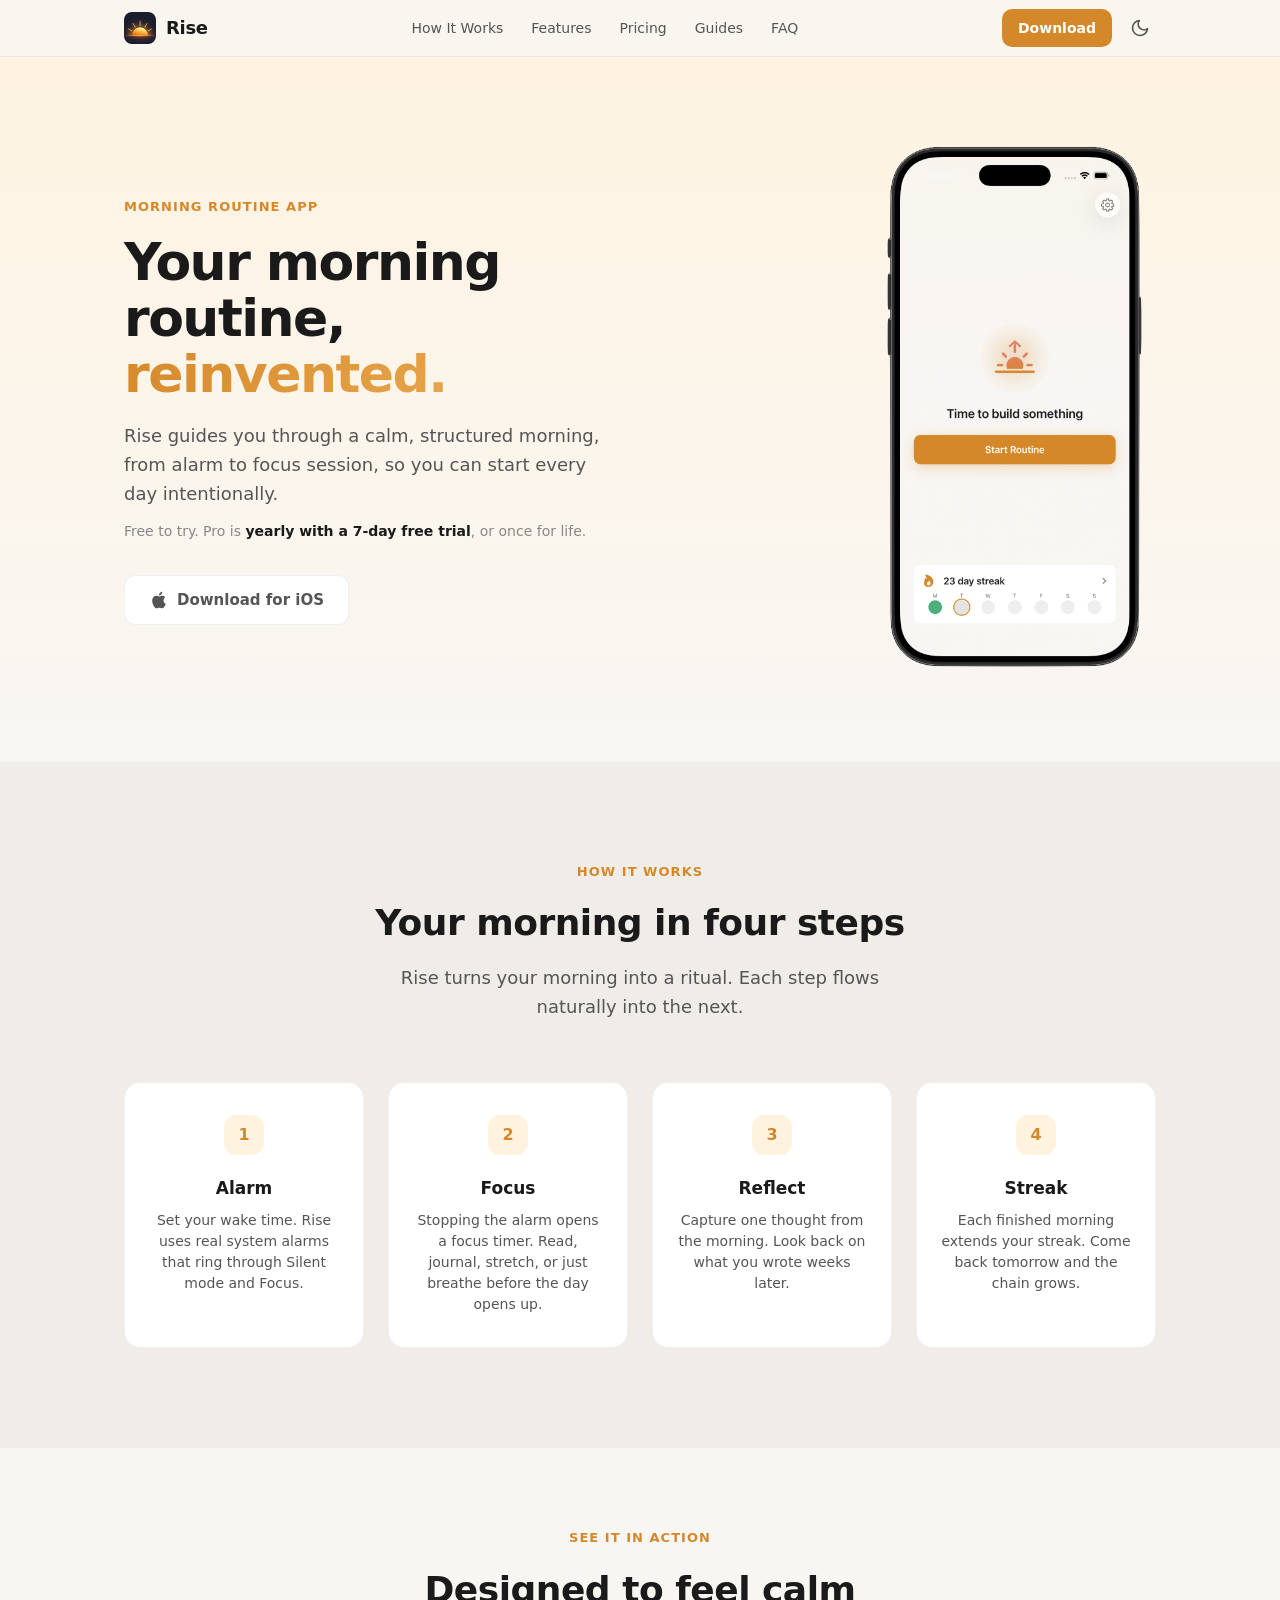
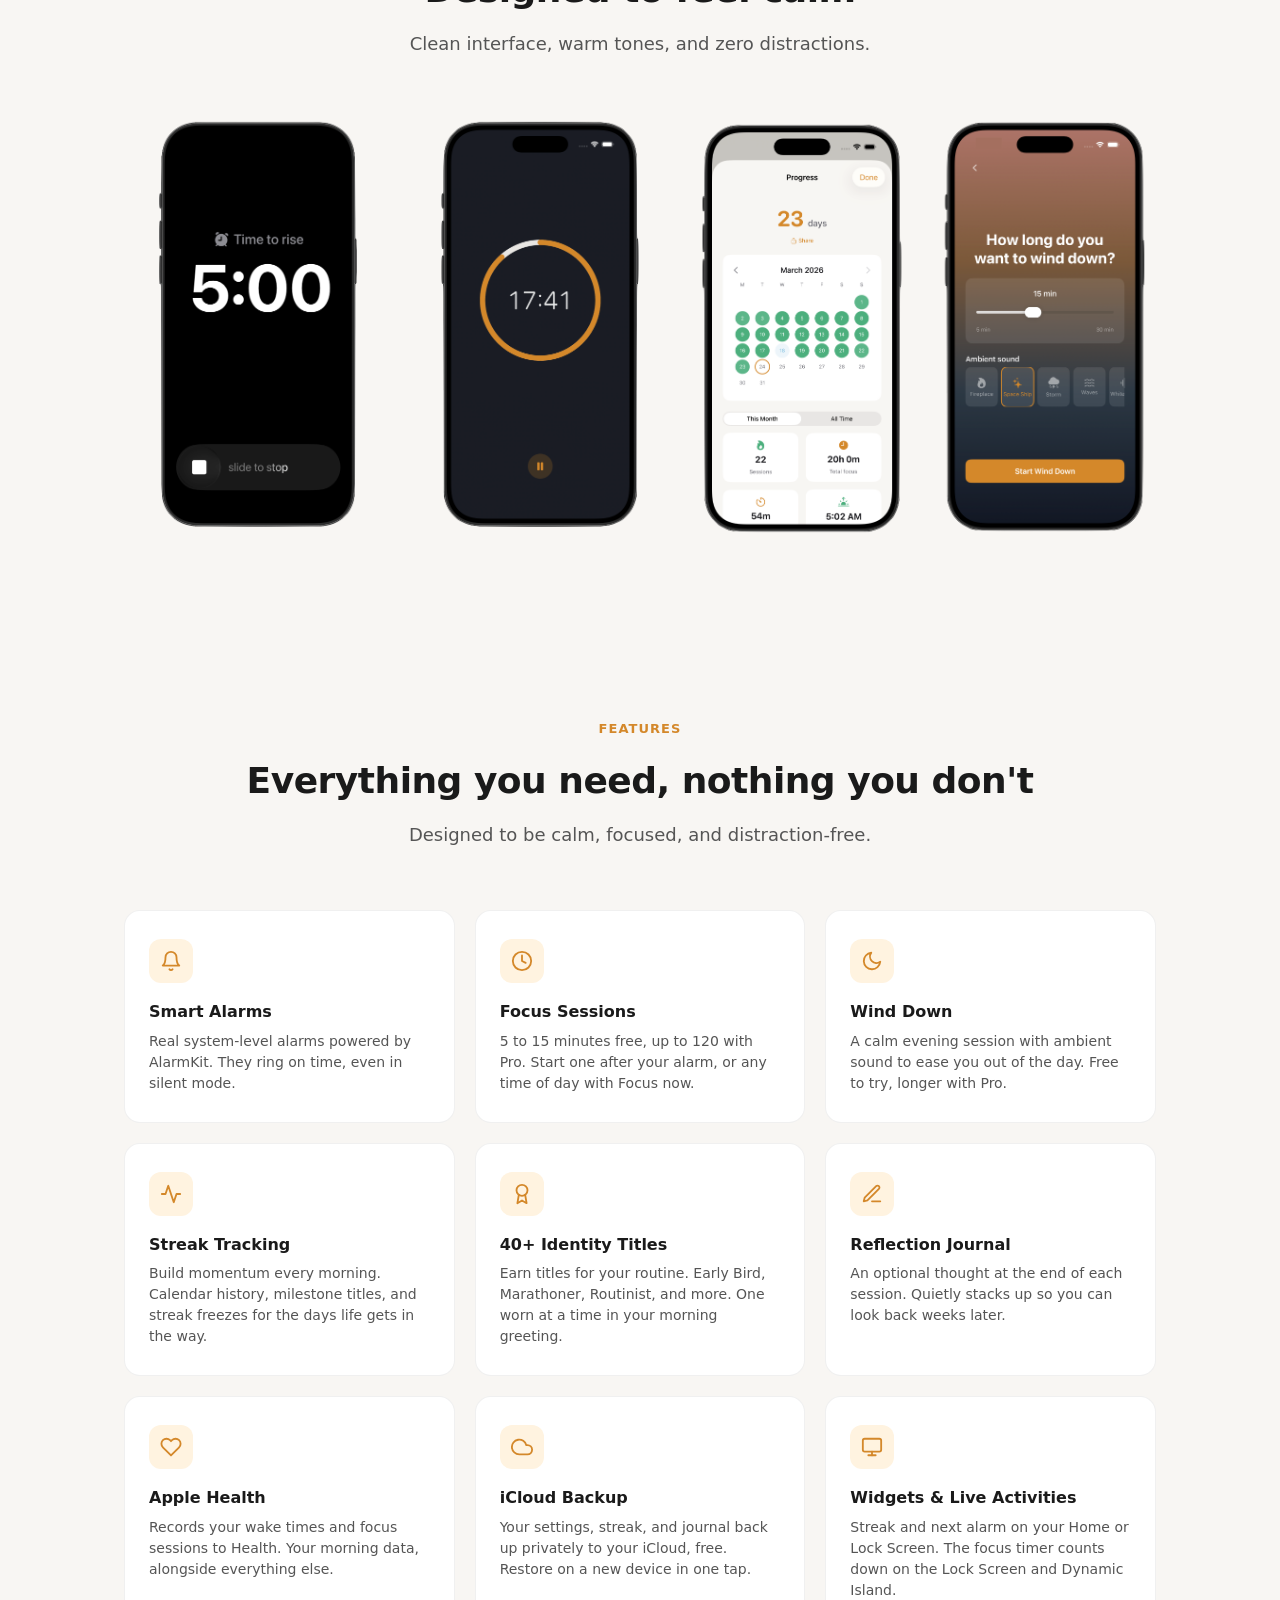
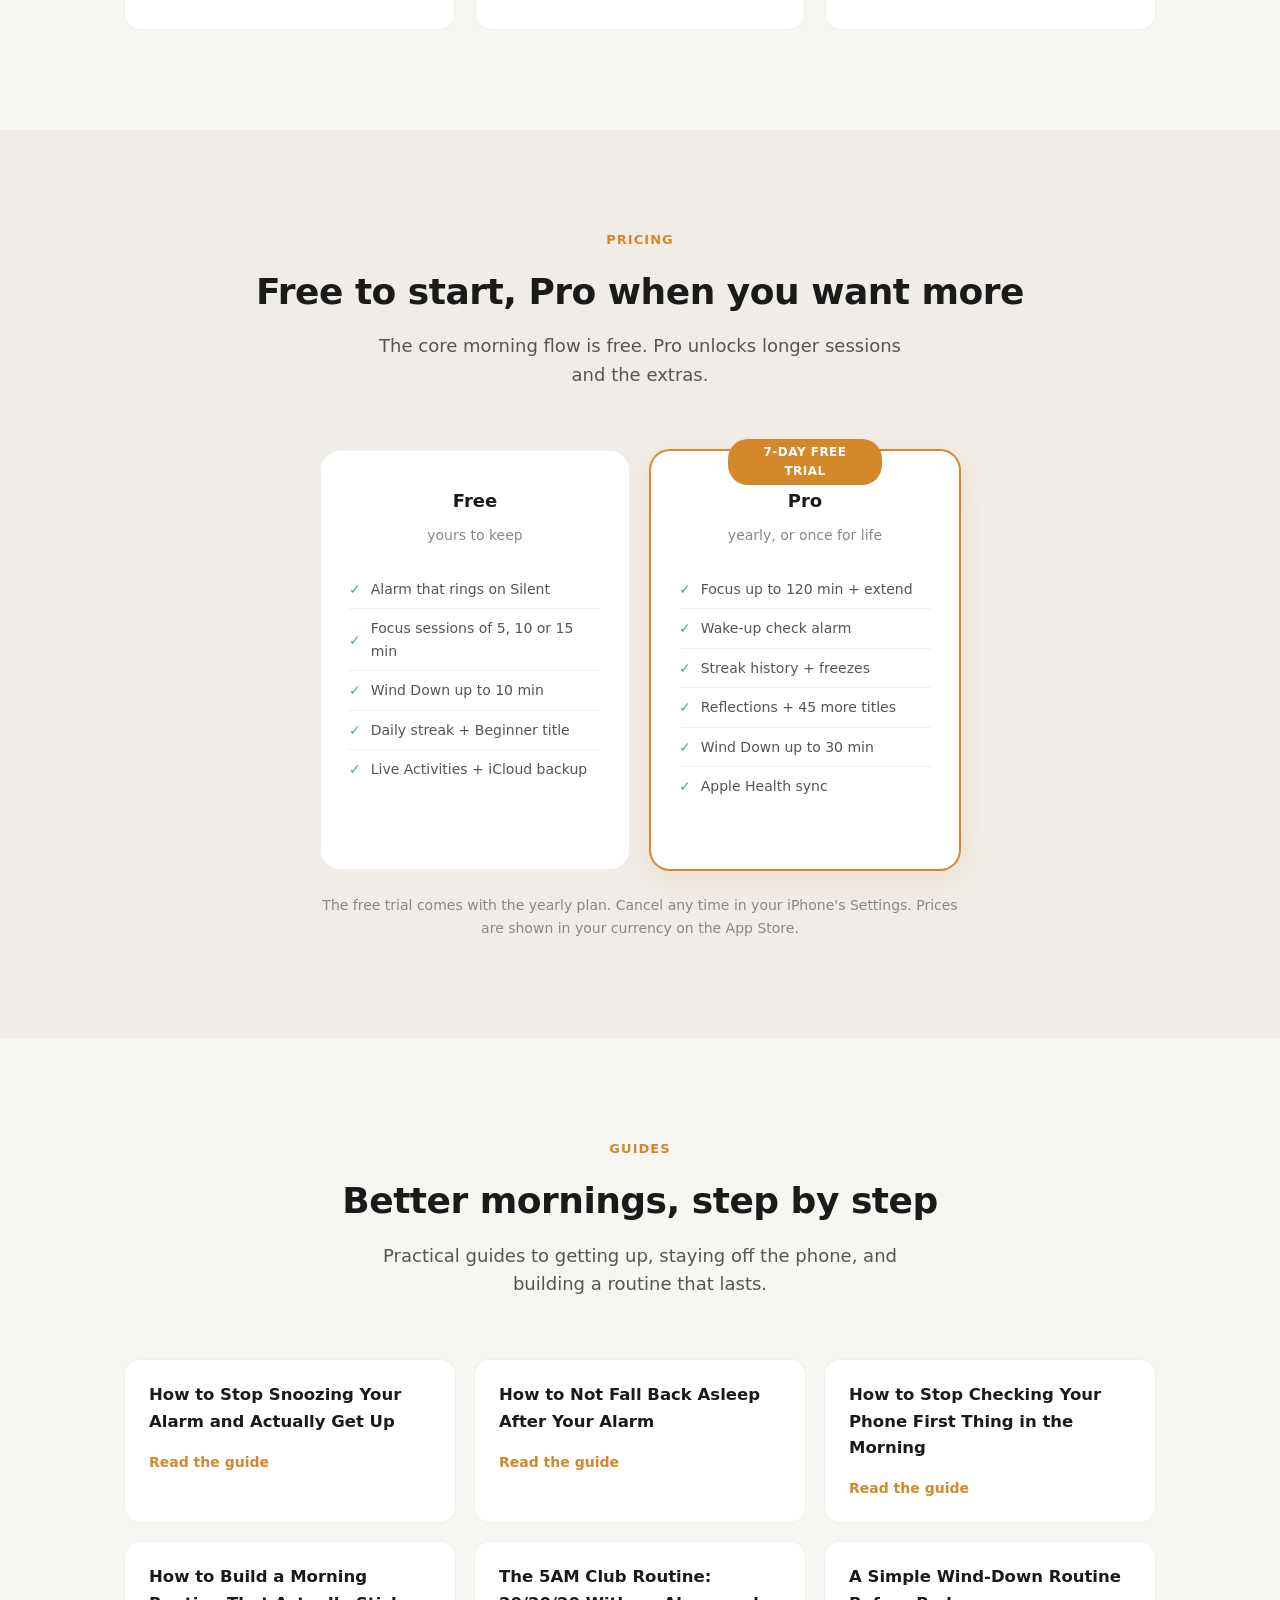
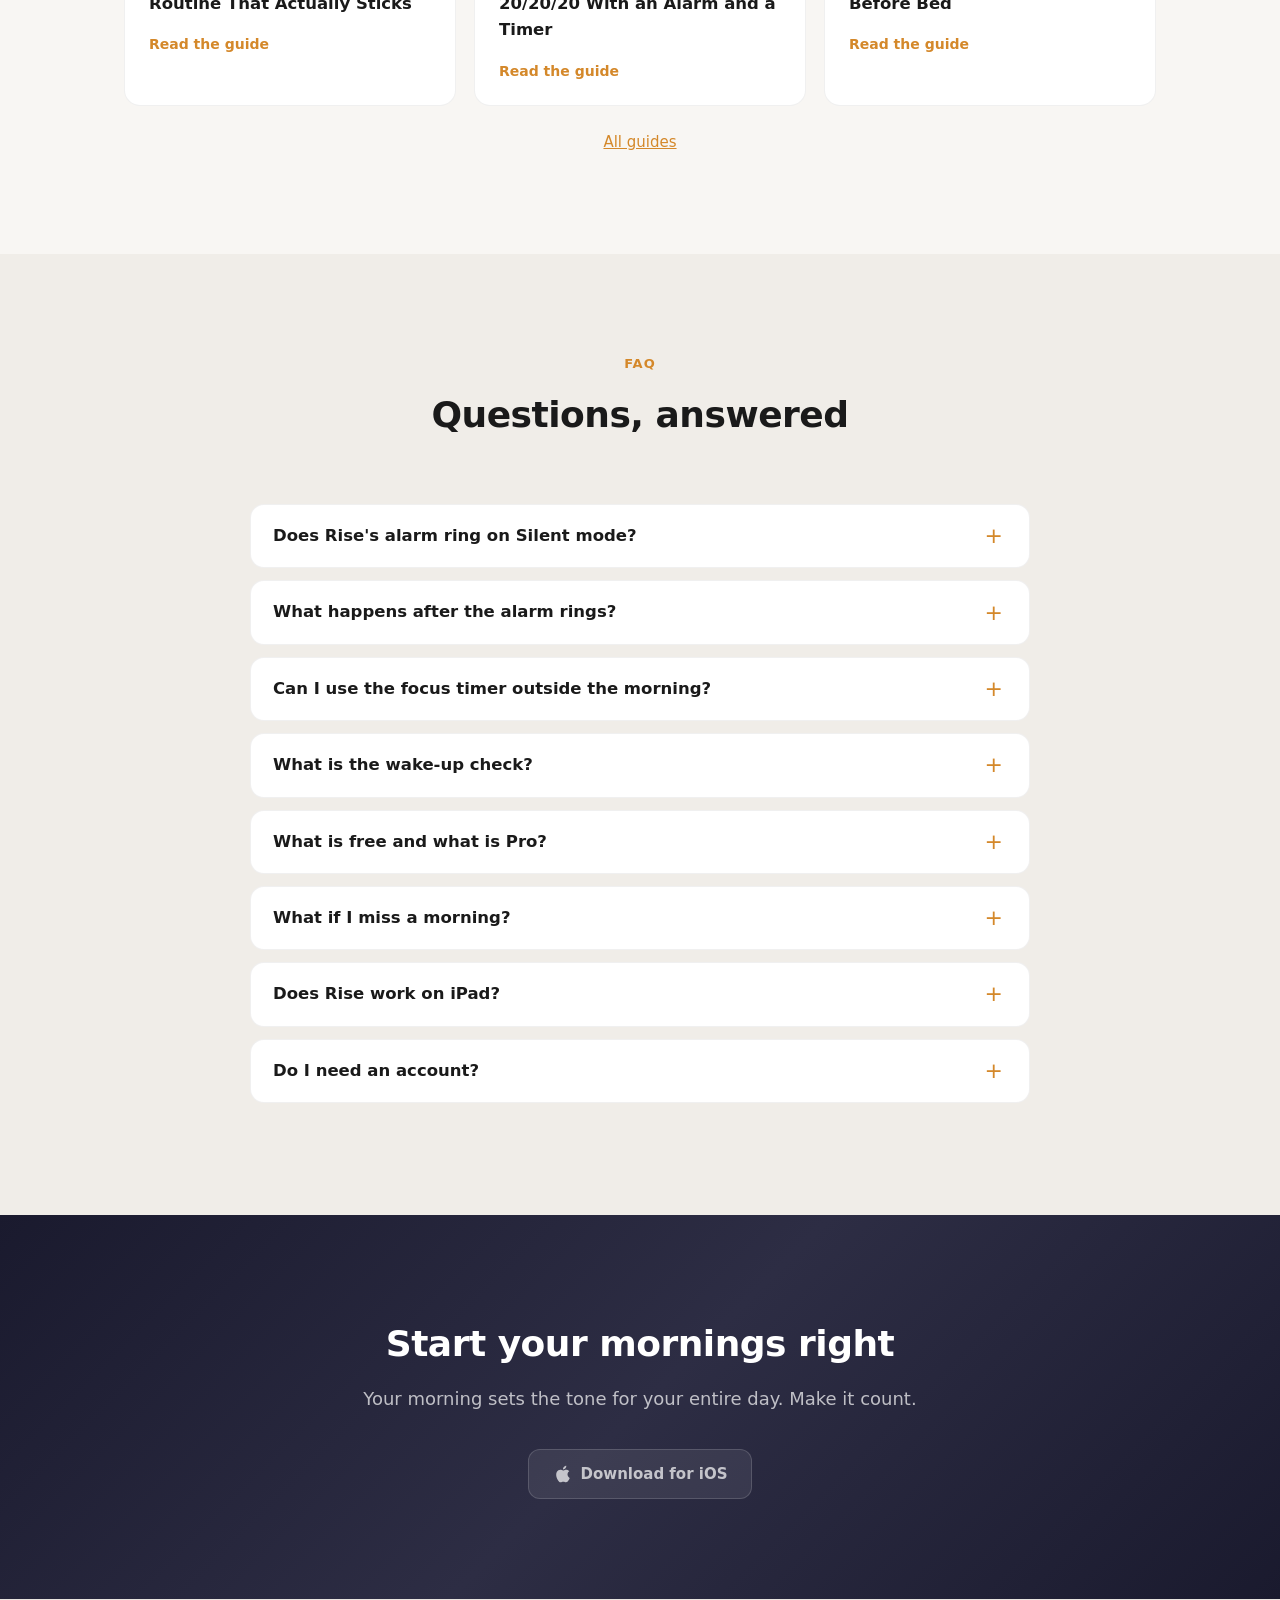
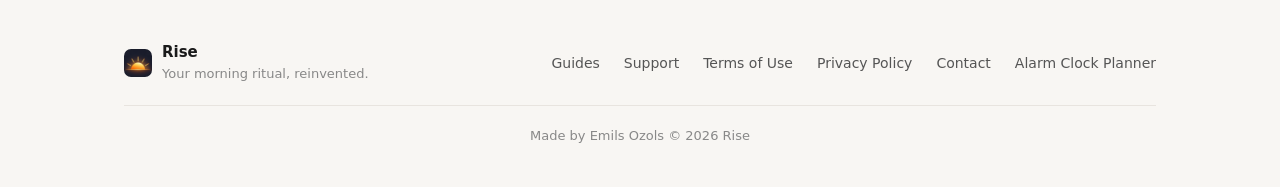
==== commit de72cc1a: "Guides, FAQ, support page and a refreshed homepage for SEO - 8 guides + clustered hub (_gen/gen_site" ====
--- a/index.html
+++ b/index.html
@@ -3,11 +3,11 @@
 <head>
     <meta charset="UTF-8">
     <meta name="viewport" content="width=device-width, initial-scale=1.0">
-    <title>Rise - Your Morning Ritual, Reinvented</title>
-    <meta name="description" content="Rise turns your morning into a ritual. Smart alarms, focus sessions, wind-down, and a daily streak. Try free, or pay once for life.">
-    <meta name="keywords" content="morning routine app, alarm app, focus timer, wind down app, streak tracker, habit tracker, wake up app, productivity, iOS app, daily routine, morning ritual">
+    <title>Rise: Morning Routine Alarm &amp; Focus Timer for iPhone</title>
+    <meta name="description" content="An alarm that leads straight into a focus session, so the day starts with you, not your phone. Rings on Silent, focus timer on the Lock Screen, a streak, and an evening wind-down. Free to try.">
+    <meta name="apple-itunes-app" content="app-id=6760960639">
     <link rel="canonical" href="https://risemorning.app/">
-    <meta property="og:title" content="Rise - Your Morning Ritual, Reinvented">
+    <meta property="og:title" content="Rise: Morning Routine Alarm &amp; Focus Timer">
     <meta property="og:description" content="Smart alarms, focus sessions, wind-down, and a daily streak. Build a morning routine that sticks.">
     <meta property="og:type" content="website">
     <meta property="og:url" content="https://risemorning.app/">
@@ -16,7 +16,7 @@
     <meta property="og:image:height" content="630">
     <meta property="og:site_name" content="Rise">
     <meta name="twitter:card" content="summary_large_image">
-    <meta name="twitter:title" content="Rise - Your Morning Ritual, Reinvented">
+    <meta name="twitter:title" content="Rise: Morning Routine Alarm &amp; Focus Timer">
     <meta name="twitter:description" content="Smart alarms, focus sessions, wind-down, and a daily streak. Build a morning routine that sticks.">
     <meta name="twitter:image" content="https://risemorning.app/assets/ogshare.png">
     <meta property="og:locale" content="en_US">
@@ -41,691 +41,14 @@
             document.documentElement.setAttribute('data-theme', theme);
         })();
     </script>
-    <style>
-        :root {
-            --accent: #D4882A;
-            --accent-hover: #c07a22;
-            --accent-soft: #FFF3E0;
-            --accent-glow: rgba(212, 136, 42, 0.15);
-            --success: #4CAF7D;
-            --text-primary: #1a1a1a;
-            --text-secondary: #555;
-            --text-tertiary: #888;
-            --bg: #F8F6F3;
-            --bg-alt: #F0EDE8;
-            --card-bg: #fff;
-            --card-border: rgba(0,0,0,0.06);
-            --nav-bg: rgba(248, 246, 243, 0.85);
-            --footer-border: #e8e4df;
-            --table-header: #FFF8F0;
-            --table-border: #e8e4df;
-            --gradient-warm: linear-gradient(135deg, #FFF3E0 0%, #F8F6F3 50%, #FFF8F0 100%);
-            --gradient-hero: linear-gradient(180deg, #FFF3E0 0%, #F8F6F3 100%);
-            --gradient-cta: linear-gradient(135deg, #1a1a2e 0%, #2d2d44 50%, #1a1a2e 100%);
-        }
-
-        [data-theme="dark"] {
-            --accent: #E8A44A;
-            --accent-hover: #d4963e;
-            --accent-soft: #2a2218;
-            --accent-glow: rgba(232, 164, 74, 0.12);
-            --success: #4CAF7D;
-            --text-primary: #f0f0f0;
-            --text-secondary: #a1a1a6;
-            --text-tertiary: #8e8e93;
-            --bg: #1A1A1E;
-            --bg-alt: #161618;
-            --card-bg: #2c2c2e;
-            --card-border: rgba(255,255,255,0.08);
-            --nav-bg: rgba(26, 26, 30, 0.85);
-            --footer-border: #2c2c2e;
-            --table-header: #2a2218;
-            --table-border: #3a3a3c;
-            --gradient-warm: linear-gradient(135deg, #2a2218 0%, #1A1A1E 50%, #2a2218 100%);
-            --gradient-hero: linear-gradient(180deg, #2a2218 0%, #1A1A1E 100%);
-            --gradient-cta: linear-gradient(135deg, #2a2218 0%, #1a1a1e 50%, #2a2218 100%);
-        }
-
-        * { margin: 0; padding: 0; box-sizing: border-box; }
-
-        html { scroll-behavior: smooth; }
-
-        body {
-            font-family: -apple-system, BlinkMacSystemFont, 'SF Pro Display', 'SF Pro Text', 'Helvetica Neue', system-ui, sans-serif;
-            background: var(--bg);
-            color: var(--text-primary);
-            font-size: 15px;
-            line-height: 1.6;
-            -webkit-font-smoothing: antialiased;
-        }
-
-        .container {
-            max-width: 1080px;
-            margin: 0 auto;
-            padding: 0 24px;
-        }
-
-        /* ---- NAV ---- */
-        nav {
-            position: fixed;
-            top: 0;
-            left: 0;
-            right: 0;
-            z-index: 100;
-            background: var(--nav-bg);
-            backdrop-filter: blur(20px);
-            -webkit-backdrop-filter: blur(20px);
-            border-bottom: 1px solid var(--card-border);
-        }
-
-        .nav-inner {
-            max-width: 1080px;
-            margin: 0 auto;
-            padding: 0 24px;
-            height: 56px;
-            display: flex;
-            align-items: center;
-            justify-content: space-between;
-        }
-
-        .nav-brand {
-            display: flex;
-            align-items: center;
-            gap: 10px;
-            text-decoration: none;
-            color: var(--text-primary);
-        }
-
-        .nav-brand img {
-            width: 32px;
-            height: 32px;
-            border-radius: 8px;
-        }
-
-        .nav-brand span {
-            font-size: 18px;
-            font-weight: 600;
-            letter-spacing: -0.3px;
-        }
-
-        .nav-links {
-            display: flex;
-            align-items: center;
-            gap: 28px;
-        }
-
-        .nav-links a {
-            text-decoration: none;
-            color: var(--text-secondary);
-            font-size: 14px;
-            font-weight: 500;
-            transition: color 0.2s;
-        }
-
-        .nav-links a:hover { color: var(--text-primary); }
-
-        .nav-right {
-            display: flex;
-            align-items: center;
-            gap: 12px;
-        }
-
-        .nav-download {
-            display: inline-flex;
-            align-items: center;
-            gap: 6px;
-            background: var(--accent);
-            color: #fff;
-            text-decoration: none;
-            padding: 8px 16px;
-            border-radius: 10px;
-            font-size: 14px;
-            font-weight: 600;
-            transition: background 0.2s;
-        }
-
-        .nav-download:hover { background: var(--accent-hover); }
-
-        .theme-toggle {
-            background: none;
-            border: none;
-            cursor: pointer;
-            color: var(--text-secondary);
-            padding: 6px;
-            border-radius: 8px;
-            display: flex;
-            align-items: center;
-            transition: color 0.2s;
-        }
-
-        .theme-toggle:hover { color: var(--text-primary); }
-
-        .theme-toggle svg { width: 20px; height: 20px; }
-
-        .sun-icon { display: none; }
-        .moon-icon { display: block; }
-        [data-theme="dark"] .sun-icon { display: block; }
-        [data-theme="dark"] .moon-icon { display: none; }
-
-        /* ---- HERO ---- */
-        .hero {
-            padding: 140px 0 80px;
-            background: var(--gradient-hero);
-        }
-
-        .hero-inner {
-            display: flex;
-            align-items: center;
-            justify-content: space-between;
-            gap: 60px;
-        }
-
-        .hero-content {
-            max-width: 500px;
-        }
-
-        .hero-label {
-            font-size: 13px;
-            font-weight: 600;
-            text-transform: uppercase;
-            letter-spacing: 0.08em;
-            color: var(--accent);
-            margin-bottom: 16px;
-        }
-
-        .hero-title {
-            font-size: 52px;
-            font-weight: 700;
-            letter-spacing: -1.5px;
-            line-height: 1.08;
-            margin-bottom: 20px;
-        }
-
-        .hero-title .highlight {
-            background: linear-gradient(135deg, var(--accent), #E8A44A);
-            -webkit-background-clip: text;
-            -webkit-text-fill-color: transparent;
-            background-clip: text;
-        }
-
-        .hero-subtitle {
-            font-size: 18px;
-            color: var(--text-secondary);
-            line-height: 1.6;
-            margin-bottom: 12px;
-        }
-
-        .hero-pricing {
-            font-size: 14px;
-            color: var(--text-tertiary);
-            margin-bottom: 32px;
-        }
-
-        .hero-pricing strong {
-            color: var(--text-primary);
-        }
-
-        .hero-buttons {
-            display: flex;
-            align-items: center;
-            gap: 16px;
-            flex-wrap: wrap;
-        }
-
-        .app-store-badge img {
-            height: 52px;
-        }
-
-        .coming-soon {
-            display: inline-flex;
-            align-items: center;
-            gap: 8px;
-            background: var(--card-bg);
-            border: 1px solid var(--card-border);
-            color: var(--text-secondary);
-            padding: 12px 24px;
-            border-radius: 12px;
-            font-size: 15px;
-            font-weight: 600;
-            cursor: default;
-        }
-
-        .coming-soon svg {
-            width: 20px;
-            height: 20px;
-        }
-
-        .hero-image {
-            flex-shrink: 0;
-        }
-
-        .hero-phone {
-            width: 280px;
-        }
-
-        /* ---- SCREENSHOT STRIP ---- */
-        .screenshots-section {
-            padding: 80px 0;
-            overflow: hidden;
-        }
-
-        .screenshots-strip {
-            display: flex;
-            justify-content: center;
-            gap: 24px;
-            padding: 0 24px;
-        }
-
-        .screenshots-strip img {
-            width: auto;
-            height: 420px;
-            border-radius: 24px;
-            object-fit: contain;
-            transition: transform 0.3s;
-        }
-
-        .screenshots-strip img:hover {
-            transform: translateY(-4px);
-        }
-
-        /* ---- SECTIONS COMMON ---- */
-        .section { padding: 100px 0; }
-        .section-alt { background: var(--bg-alt); }
-
-        .section-label {
-            font-size: 13px;
-            font-weight: 600;
-            text-transform: uppercase;
-            letter-spacing: 0.08em;
-            color: var(--accent);
-            margin-bottom: 12px;
-        }
-
-        .section-title {
-            font-size: 36px;
-            font-weight: 700;
-            letter-spacing: -0.5px;
-            margin-bottom: 12px;
-        }
-
-        .section-subtitle {
-            font-size: 18px;
-            color: var(--text-secondary);
-            max-width: 560px;
-        }
-
-        .section-header {
-            text-align: center;
-            margin-bottom: 60px;
-        }
-
-        .section-header .section-subtitle {
-            margin: 0 auto;
-        }
-
-        /* ---- HOW IT WORKS ---- */
-        .steps-grid {
-            display: grid;
-            grid-template-columns: repeat(4, 1fr);
-            gap: 24px;
-        }
-
-        .step-card {
-            background: var(--card-bg);
-            border: 1px solid var(--card-border);
-            border-radius: 16px;
-            padding: 32px 24px;
-            text-align: center;
-            transition: transform 0.2s, box-shadow 0.2s;
-        }
-
-        .step-card:hover {
-            transform: translateY(-2px);
-            box-shadow: 0 8px 24px rgba(0,0,0,0.06);
-        }
-
-        .step-number {
-            display: inline-flex;
-            align-items: center;
-            justify-content: center;
-            width: 40px;
-            height: 40px;
-            border-radius: 12px;
-            background: var(--accent-soft);
-            color: var(--accent);
-            font-size: 16px;
-            font-weight: 700;
-            margin-bottom: 20px;
-        }
-
-        .step-icon {
-            font-size: 32px;
-            margin-bottom: 16px;
-        }
-
-        .step-card h3 {
-            font-size: 17px;
-            font-weight: 600;
-            margin-bottom: 8px;
-        }
-
-        .step-card p {
-            font-size: 14px;
-            color: var(--text-secondary);
-            line-height: 1.5;
-        }
-
-        /* ---- FEATURES ---- */
-        .features-grid {
-            display: grid;
-            grid-template-columns: repeat(3, 1fr);
-            gap: 20px;
-        }
-
-        .feature-card {
-            background: var(--card-bg);
-            border: 1px solid var(--card-border);
-            border-radius: 16px;
-            padding: 28px 24px;
-            transition: transform 0.2s, box-shadow 0.2s;
-        }
-
-        .feature-card:hover {
-            transform: translateY(-2px);
-            box-shadow: 0 8px 24px rgba(0,0,0,0.06);
-        }
-
-        .feature-icon {
-            width: 44px;
-            height: 44px;
-            border-radius: 12px;
-            background: var(--accent-soft);
-            display: flex;
-            align-items: center;
-            justify-content: center;
-            margin-bottom: 16px;
-        }
-
-        .feature-icon svg {
-            width: 22px;
-            height: 22px;
-            color: var(--accent);
-        }
-
-        .feature-card h3 {
-            font-size: 16px;
-            font-weight: 600;
-            margin-bottom: 6px;
-        }
-
-        .feature-badge {
-            display: inline-block;
-            font-size: 11px;
-            font-weight: 600;
-            text-transform: uppercase;
-            letter-spacing: 0.04em;
-            background: var(--accent);
-            color: #fff;
-            padding: 2px 8px;
-            border-radius: 6px;
-            margin-left: 6px;
-            vertical-align: middle;
-        }
-
-        .feature-card p {
-            font-size: 14px;
-            color: var(--text-secondary);
-            line-height: 1.5;
-        }
-
-        /* ---- PRICING ---- */
-        .pricing-wrapper {
-            max-width: 640px;
-            margin: 0 auto;
-        }
-
-        .pricing-cards {
-            display: grid;
-            grid-template-columns: 1fr 1fr;
-            gap: 20px;
-        }
-
-        .pricing-card {
-            background: var(--card-bg);
-            border: 1px solid var(--card-border);
-            border-radius: 20px;
-            padding: 36px 28px;
-            text-align: center;
-            position: relative;
-            transition: transform 0.2s, box-shadow 0.2s;
-        }
-
-        .pricing-card:hover {
-            transform: translateY(-2px);
-            box-shadow: 0 8px 24px rgba(0,0,0,0.06);
-        }
-
-        .pricing-card.featured {
-            border-color: var(--accent);
-            box-shadow: 0 0 0 1px var(--accent), 0 8px 32px var(--accent-glow);
-        }
-
-        .pricing-card.featured:hover {
-            box-shadow: 0 0 0 1px var(--accent), 0 12px 40px var(--accent-glow);
-        }
-
-        .pricing-popular {
-            position: absolute;
-            top: -12px;
-            left: 50%;
-            transform: translateX(-50%);
-            background: var(--accent);
-            color: #fff;
-            font-size: 12px;
-            font-weight: 600;
-            padding: 4px 14px;
-            border-radius: 20px;
-            text-transform: uppercase;
-            letter-spacing: 0.04em;
-        }
-
-        .pricing-card h3 {
-            font-size: 18px;
-            font-weight: 600;
-            margin-bottom: 8px;
-        }
-
-        .pricing-amount {
-            font-size: 44px;
-            font-weight: 700;
-            letter-spacing: -1px;
-            margin-bottom: 4px;
-        }
-
-        .pricing-period {
-            font-size: 14px;
-            color: var(--text-tertiary);
-            margin-bottom: 24px;
-        }
-
-        .pricing-features {
-            list-style: none;
-            text-align: left;
-            margin-bottom: 28px;
-        }
-
-        .pricing-features li {
-            font-size: 14px;
-            color: var(--text-secondary);
-            padding: 8px 0;
-            border-bottom: 1px solid var(--card-border);
-            display: flex;
-            align-items: center;
-            gap: 10px;
-        }
-
-        .pricing-features li:last-child { border-bottom: none; }
-
-        .pricing-features .check {
-            color: var(--success);
-            font-weight: 600;
-            flex-shrink: 0;
-        }
-
-        .pricing-features .dash {
-            color: var(--text-tertiary);
-            flex-shrink: 0;
-        }
-
-        .pricing-note {
-            text-align: center;
-            margin-top: 24px;
-            font-size: 14px;
-            color: var(--text-tertiary);
-        }
-
-        /* ---- CTA ---- */
-        .cta-section {
-            padding: 100px 0;
-            background: var(--gradient-cta);
-            text-align: center;
-        }
-
-        .cta-section .section-title {
-            color: #fff;
-        }
-
-        .cta-section .section-subtitle {
-            color: rgba(255,255,255,0.7);
-            margin: 0 auto 36px;
-        }
-
-        /* ---- FOOTER ---- */
-        footer {
-            border-top: 1px solid var(--footer-border);
-            padding: 40px 0;
-        }
-
-        .footer-inner {
-            display: flex;
-            justify-content: space-between;
-            align-items: center;
-            flex-wrap: wrap;
-            gap: 20px;
-        }
-
-        .footer-brand {
-            display: flex;
-            align-items: center;
-            gap: 10px;
-        }
-
-        .footer-brand img {
-            width: 28px;
-            height: 28px;
-            border-radius: 7px;
-        }
-
-        .footer-brand-text h4 {
-            font-size: 15px;
-            font-weight: 600;
-        }
-
-        .footer-brand-text p {
-            font-size: 13px;
-            color: var(--text-tertiary);
-        }
-
-        .footer-links {
-            display: flex;
-            align-items: center;
-            gap: 24px;
-        }
-
-        .footer-links a {
-            font-size: 14px;
-            color: var(--text-secondary);
-            text-decoration: none;
-            transition: color 0.2s;
-        }
-
-        .footer-links a:hover { color: var(--text-primary); }
-
-        .footer-copy {
-            width: 100%;
-            text-align: center;
-            font-size: 13px;
-            color: var(--text-tertiary);
-            margin-top: 20px;
-            padding-top: 20px;
-            border-top: 1px solid var(--footer-border);
-        }
-
-        /* ---- ANIMATIONS ---- */
-        .fade-in {
-            opacity: 0;
-            transform: translateY(20px);
-            transition: opacity 0.6s ease, transform 0.6s ease;
-        }
-
-        .fade-in.visible {
-            opacity: 1;
-            transform: translateY(0);
-        }
-
-        /* ---- RESPONSIVE ---- */
-        @media (max-width: 900px) {
-            .hero-inner {
-                flex-direction: column;
-                text-align: center;
-            }
-            .hero-content { max-width: 100%; }
-            .hero-title { font-size: 40px; }
-            .hero-buttons { justify-content: center; }
-            .hero-phone { width: 200px; border-radius: 28px; }
-            .screenshots-strip img { height: 360px; border-radius: 20px; }
-            .steps-grid { grid-template-columns: repeat(2, 1fr); }
-        }
-
-        @media (max-width: 700px) {
-            .nav-links { display: none; }
-            .hero { padding: 120px 0 60px; }
-            .hero-title { font-size: 34px; }
-            .hero-subtitle { font-size: 16px; }
-            .section { padding: 72px 0; }
-            .section-title { font-size: 28px; }
-            .features-grid { grid-template-columns: repeat(2, 1fr); }
-            .steps-grid { grid-template-columns: 1fr 1fr; }
-            .screenshots-strip { gap: 16px; }
-            .screenshots-strip img { height: 300px; border-radius: 18px; }
-        }
-
-        @media (max-width: 600px) {
-            .features-grid { grid-template-columns: 1fr; }
-            .pricing-cards { grid-template-columns: 1fr; }
-            .steps-grid { grid-template-columns: 1fr; }
-            .screenshots-strip img { height: 260px; border-radius: 16px; }
-        }
-
-        @media (max-width: 480px) {
-            .hero-title { font-size: 30px; }
-            .hero-phone { width: 160px; border-radius: 24px; }
-            .section-title { font-size: 24px; }
-            .pricing-amount { font-size: 36px; }
-            .screenshots-strip { gap: 12px; }
-            .screenshots-strip img { height: 220px; border-radius: 14px; }
-        }
-
-        /* Schema.org */
-        script[type="application/ld+json"] { display: none; }
-    </style>
+    <link rel="stylesheet" href="/styles.css">
 
     <script type="application/ld+json">
     {
         "@context": "https://schema.org",
         "@type": "SoftwareApplication",
         "name": "Rise",
-        "description": "Turn your morning into a ritual. Smart alarms, focus sessions, wind-down, and a daily streak. Try free, or pay once for life.",
+        "description": "An alarm that leads straight into a focus session. Rings on Silent, focus timer on the Lock Screen, a daily streak, and an evening wind-down.",
         "applicationCategory": "LifestyleApplication",
         "operatingSystem": "iOS",
         "availableOnDevice": "iPhone, iPad",
@@ -737,26 +60,92 @@
             "https://risemorning.app/assets/screenshot-streak.png",
             "https://risemorning.app/assets/screenshot-winddown.png"
         ],
-        "offers": [
-            {
-                "@type": "Offer",
-                "price": "19.99",
-                "priceCurrency": "USD",
-                "description": "Lifetime, one-time purchase"
-            },
-            {
-                "@type": "Offer",
-                "price": "1.99",
-                "priceCurrency": "USD",
-                "description": "Weekly subscription with 3-day free trial"
-            }
-        ],
+        "offers": {
+            "@type": "Offer",
+            "price": "0",
+            "priceCurrency": "USD",
+            "description": "Free download. Rise Pro: yearly with a 7-day free trial, or a one-time Lifetime purchase."
+        },
         "author": {
             "@type": "Person",
             "name": "Emils Ozols"
         }
     }
     </script>
+<!-- FAQLD:START -->
+<script type="application/ld+json">
+{
+  "@context": "https://schema.org",
+  "@type": "FAQPage",
+  "mainEntity": [
+    {
+      "@type": "Question",
+      "name": "Does Rise's alarm ring on Silent mode?",
+      "acceptedAnswer": {
+        "@type": "Answer",
+        "text": "Yes. Rise uses Apple's AlarmKit, the same system alarms the Clock app uses, so your alarm rings through the Silent switch, Do Not Disturb and Focus modes. It needs iOS 26.2 or later."
+      }
+    },
+    {
+      "@type": "Question",
+      "name": "What happens after the alarm rings?",
+      "acceptedAnswer": {
+        "@type": "Answer",
+        "text": "Stopping the alarm opens Rise's wake-up screen with a focus timer. Pick a length and start a session: read, journal, stretch, or just sit with a coffee. Finishing it adds a day to your streak."
+      }
+    },
+    {
+      "@type": "Question",
+      "name": "Can I use the focus timer outside the morning?",
+      "acceptedAnswer": {
+        "@type": "Answer",
+        "text": "Yes. Focus now on the Home screen starts a session at any hour of the day."
+      }
+    },
+    {
+      "@type": "Question",
+      "name": "What is the wake-up check?",
+      "acceptedAnswer": {
+        "@type": "Answer",
+        "text": "A second alarm, 5, 10 or 20 minutes after your wake-up alarm, that rings only if you have not started your morning session. Starting the session cancels it for the day. It is part of Rise Pro."
+      }
+    },
+    {
+      "@type": "Question",
+      "name": "What is free and what is Pro?",
+      "acceptedAnswer": {
+        "@type": "Answer",
+        "text": "Free: the alarm, focus sessions of 5, 10 or 15 minutes, Wind Down up to 10 minutes, your streak, the Beginner title, Live Activities and iCloud backup. Pro adds sessions up to 120 minutes, the wake-up check, streak history and freezes, reflections, all titles, Apple Health and longer Wind Down. Pro is a yearly plan with a 7-day free trial, or a one-time Lifetime purchase."
+      }
+    },
+    {
+      "@type": "Question",
+      "name": "What if I miss a morning?",
+      "acceptedAnswer": {
+        "@type": "Answer",
+        "text": "Your streak resets, unless you have Pro, which gives you one streak freeze per week to cover a missed day."
+      }
+    },
+    {
+      "@type": "Question",
+      "name": "Does Rise work on iPad?",
+      "acceptedAnswer": {
+        "@type": "Answer",
+        "text": "Yes, Rise runs on iPhone and iPad with iOS 26.2 or later."
+      }
+    },
+    {
+      "@type": "Question",
+      "name": "Do I need an account?",
+      "acceptedAnswer": {
+        "@type": "Answer",
+        "text": "No. There is no sign-up. Your routine data stays on your device, with an optional backup to your own iCloud."
+      }
+    }
+  ]
+}
+</script>
+<!-- FAQLD:END -->
 </head>
 <body>
 
@@ -771,9 +160,11 @@
             <a href="#how-it-works">How It Works</a>
             <a href="#features">Features</a>
             <a href="#pricing">Pricing</a>
+            <a href="/guides/">Guides</a>
+            <a href="#faq">FAQ</a>
         </div>
         <div class="nav-right">
-            <a href="https://apps.apple.com/de/app/rise-morning-routine-alarm/id6760960639?l=en-GB" class="nav-download" target="_blank" rel="noopener">Download</a>
+            <a href="https://apps.apple.com/app/apple-store/id6760960639?pt=2187944&amp;ct=Website_Home&amp;mt=8" class="nav-download" data-ph="appstore_click">Download</a>
             <button class="theme-toggle" id="theme-toggle" aria-label="Toggle theme">
                 <svg class="moon-icon" viewBox="0 0 24 24" fill="none" stroke="currentColor" stroke-width="2" stroke-linecap="round" stroke-linejoin="round"><path d="M21 12.79A9 9 0 1 1 11.21 3 7 7 0 0 0 21 12.79z"/></svg>
                 <svg class="sun-icon" viewBox="0 0 24 24" fill="none" stroke="currentColor" stroke-width="2" stroke-linecap="round" stroke-linejoin="round"><circle cx="12" cy="12" r="5"/><line x1="12" y1="1" x2="12" y2="3"/><line x1="12" y1="21" x2="12" y2="23"/><line x1="4.22" y1="4.22" x2="5.64" y2="5.64"/><line x1="18.36" y1="18.36" x2="19.78" y2="19.78"/><line x1="1" y1="12" x2="3" y2="12"/><line x1="21" y1="12" x2="23" y2="12"/><line x1="4.22" y1="19.78" x2="5.64" y2="18.36"/><line x1="18.36" y1="5.64" x2="19.78" y2="4.22"/></svg>
@@ -790,9 +181,9 @@
                 <p class="hero-label">Morning Routine App</p>
                 <h1 class="hero-title">Your morning routine, <span class="highlight">reinvented.</span></h1>
                 <p class="hero-subtitle">Rise guides you through a calm, structured morning, from alarm to focus session, so you can start every day intentionally.</p>
-                <p class="hero-pricing">Free to try. <strong>$19.99 once</strong> or weekly with a 3-day free trial.</p>
+                <p class="hero-pricing">Free to try. Pro is <strong>yearly with a 7-day free trial</strong>, or once for life.</p>
                 <div class="hero-buttons">
-                    <a href="https://apps.apple.com/de/app/rise-morning-routine-alarm/id6760960639?l=en-GB" class="coming-soon" target="_blank" rel="noopener" style="text-decoration: none; color: var(--text-secondary); cursor: pointer;">
+                    <a href="https://apps.apple.com/app/apple-store/id6760960639?pt=2187944&amp;ct=Website_Home&amp;mt=8" class="coming-soon" data-ph="appstore_click" style="text-decoration: none; color: var(--text-secondary); cursor: pointer;">
                         <svg viewBox="0 0 24 24" fill="currentColor"><path d="M18.71 19.5c-.83 1.24-1.71 2.45-3.05 2.47-1.34.03-1.77-.79-3.29-.79-1.53 0-2 .77-3.27.82-1.31.05-2.3-1.32-3.14-2.53C4.25 17 2.94 12.45 4.7 9.39c.87-1.52 2.43-2.48 4.12-2.51 1.28-.02 2.5.87 3.29.87.78 0 2.26-1.07 3.8-.91.65.03 2.47.26 3.64 1.98-.09.06-2.17 1.28-2.15 3.81.03 3.02 2.65 4.03 2.68 4.04-.03.07-.42 1.44-1.38 2.83M13 3.5c.73-.83 1.94-1.46 2.94-1.5.13 1.17-.34 2.35-1.04 3.19-.69.85-1.83 1.51-2.95 1.42-.15-1.15.41-2.35 1.05-3.11z"/></svg>
                         Download for iOS
                     </a>
@@ -817,12 +208,12 @@
             <div class="step-card fade-in">
                 <div class="step-number">1</div>
                 <h3>Alarm</h3>
-                <p>Set your wake time. Rise uses real system-level alarms that ring even in silent mode.</p>
+                <p>Set your wake time. Rise uses real system alarms that ring through Silent mode and Focus.</p>
             </div>
             <div class="step-card fade-in">
                 <div class="step-number">2</div>
                 <h3>Focus</h3>
-                <p>Settle into a quiet session. Read, journal, meditate, or just breathe before the day opens up.</p>
+                <p>Stopping the alarm opens a focus timer. Read, journal, stretch, or just breathe before the day opens up.</p>
             </div>
             <div class="step-card fade-in">
                 <div class="step-number">3</div>
@@ -874,7 +265,7 @@
                     <svg viewBox="0 0 24 24" fill="none" stroke="currentColor" stroke-width="2" stroke-linecap="round" stroke-linejoin="round"><circle cx="12" cy="12" r="10"/><polyline points="12 6 12 12 16 14"/></svg>
                 </div>
                 <h3>Focus Sessions</h3>
-                <p>Short sessions free, up to 120 minutes with Pro. No rigid Pomodoro rules. Your pace, your way.</p>
+                <p>5 to 15 minutes free, up to 120 with Pro. Start one after your alarm, or any time of day with Focus now.</p>
             </div>
             <div class="feature-card fade-in">
                 <div class="feature-icon">
@@ -916,14 +307,14 @@
                     <svg viewBox="0 0 24 24" fill="none" stroke="currentColor" stroke-width="2" stroke-linecap="round" stroke-linejoin="round"><path d="M18 10h-1.26A8 8 0 1 0 9 20h9a5 5 0 0 0 0-10z"/></svg>
                 </div>
                 <h3>iCloud Backup</h3>
-                <p>Your settings, streak, and journal back up privately to your iCloud. Restore on a new device in one tap.</p>
+                <p>Your settings, streak, and journal back up privately to your iCloud, free. Restore on a new device in one tap.</p>
             </div>
             <div class="feature-card fade-in">
                 <div class="feature-icon">
                     <svg viewBox="0 0 24 24" fill="none" stroke="currentColor" stroke-width="2" stroke-linecap="round" stroke-linejoin="round"><rect x="2" y="3" width="20" height="14" rx="2" ry="2"/><line x1="8" y1="21" x2="16" y2="21"/><line x1="12" y1="17" x2="12" y2="21"/></svg>
                 </div>
                 <h3>Widgets &amp; Live Activities</h3>
-                <p>Streak and next alarm on your Home or Lock Screen. Live focus timer on the Dynamic Island.</p>
+                <p>Streak and next alarm on your Home or Lock Screen. The focus timer counts down on the Lock Screen and Dynamic Island.</p>
             </div>
         </div>
     </div>
@@ -934,40 +325,123 @@
     <div class="container">
         <div class="section-header fade-in">
             <p class="section-label">Pricing</p>
-            <h2 class="section-title">Simple, transparent pricing</h2>
-            <p class="section-subtitle">Choose the plan that works for you.</p>
+            <h2 class="section-title">Free to start, Pro when you want more</h2>
+            <p class="section-subtitle">The core morning flow is free. Pro unlocks longer sessions and the extras.</p>
         </div>
         <div class="pricing-wrapper fade-in">
             <div class="pricing-cards">
+                <div class="pricing-card">
+                    <h3>Free</h3>
+                    <div class="pricing-period">yours to keep</div>
+                    <ul class="pricing-features">
+                        <li><span class="check">&#10003;</span> Alarm that rings on Silent</li>
+                        <li><span class="check">&#10003;</span> Focus sessions of 5, 10 or 15 min</li>
+                        <li><span class="check">&#10003;</span> Wind Down up to 10 min</li>
+                        <li><span class="check">&#10003;</span> Daily streak + Beginner title</li>
+                        <li><span class="check">&#10003;</span> Live Activities + iCloud backup</li>
+                    </ul>
+                </div>
                 <div class="pricing-card featured">
-                    <div class="pricing-popular">Best Value</div>
-                    <h3>Lifetime</h3>
-                    <div class="pricing-amount">$19.99</div>
-                    <div class="pricing-period">one-time purchase</div>
+                    <div class="pricing-popular">7-day free trial</div>
+                    <h3>Pro</h3>
+                    <div class="pricing-period">yearly, or once for life</div>
                     <ul class="pricing-features">
-                        <li><span class="check">&#10003;</span> Pay once, keep forever</li>
-                        <li><span class="check">&#10003;</span> No subscription</li>
-                        <li><span class="check">&#10003;</span> Full focus and wind-down</li>
-                        <li><span class="check">&#10003;</span> Reflections + 40+ titles</li>
+                        <li><span class="check">&#10003;</span> Focus up to 120 min + extend</li>
+                        <li><span class="check">&#10003;</span> Wake-up check alarm</li>
                         <li><span class="check">&#10003;</span> Streak history + freezes</li>
-                        <li><span class="check">&#10003;</span> Apple Health + iCloud backup</li>
+                        <li><span class="check">&#10003;</span> Reflections + 45 more titles</li>
+                        <li><span class="check">&#10003;</span> Wind Down up to 30 min</li>
+                        <li><span class="check">&#10003;</span> Apple Health sync</li>
                     </ul>
                 </div>
-                <div class="pricing-card">
-                    <h3>Weekly</h3>
-                    <div class="pricing-amount">$1.99</div>
-                    <div class="pricing-period">per week, 3-day free trial</div>
-                    <ul class="pricing-features">
-                        <li><span class="check">&#10003;</span> Everything in Lifetime</li>
-                        <li><span class="check">&#10003;</span> 3-day free trial</li>
-                        <li><span class="check">&#10003;</span> Try before you commit</li>
-                        <li><span class="check">&#10003;</span> Cancel anytime in Settings</li>
-                        <li><span class="check">&#10003;</span> Auto-renews weekly</li>
-                        <li><span class="check">&#10003;</span> Best for the short term</li>
-                    </ul>
-                </div>
-            </div>
-            <p class="pricing-note">Or just try free. The alarm, short focus, short wind-down, daily streak, and Beginner title are yours forever.</p>
+            </div>
+            <p class="pricing-note">The free trial comes with the yearly plan. Cancel any time in your iPhone's Settings. Prices are shown in your currency on the App Store.</p>
+        </div>
+    </div>
+</section>
+
+<!-- GUIDES -->
+<section class="section" id="guides">
+    <div class="container">
+        <div class="section-header fade-in">
+            <p class="section-label">Guides</p>
+            <h2 class="section-title">Better mornings, step by step</h2>
+            <p class="section-subtitle">Practical guides to getting up, staying off the phone, and building a routine that lasts.</p>
+        </div>
+        <div class="guide-grid">
+<!-- GUIDES:START -->
+            <a class="guide-card" href="/guides/how-to-stop-snoozing-your-alarm/">
+                <h3>How to Stop Snoozing Your Alarm and Actually Get Up</h3>
+                <span class="more">Read the guide</span>
+            </a>
+            <a class="guide-card" href="/guides/how-to-not-fall-back-asleep-after-alarm/">
+                <h3>How to Not Fall Back Asleep After Your Alarm</h3>
+                <span class="more">Read the guide</span>
+            </a>
+            <a class="guide-card" href="/guides/stop-checking-phone-in-the-morning/">
+                <h3>How to Stop Checking Your Phone First Thing in the Morning</h3>
+                <span class="more">Read the guide</span>
+            </a>
+            <a class="guide-card" href="/guides/build-a-morning-routine-that-sticks/">
+                <h3>How to Build a Morning Routine That Actually Sticks</h3>
+                <span class="more">Read the guide</span>
+            </a>
+            <a class="guide-card" href="/guides/5am-club-routine/">
+                <h3>The 5AM Club Routine: 20/20/20 With an Alarm and a Timer</h3>
+                <span class="more">Read the guide</span>
+            </a>
+            <a class="guide-card" href="/guides/wind-down-routine-before-bed/">
+                <h3>A Simple Wind-Down Routine Before Bed</h3>
+                <span class="more">Read the guide</span>
+            </a>
+<!-- GUIDES:END -->
+        </div>
+        <p style="text-align:center;margin-top:24px"><a href="/guides/">All guides</a></p>
+    </div>
+</section>
+
+<!-- FAQ -->
+<section class="section section-alt" id="faq">
+    <div class="container">
+        <div class="section-header fade-in">
+            <p class="section-label">FAQ</p>
+            <h2 class="section-title">Questions, answered</h2>
+        </div>
+        <div class="faq-list">
+<!-- FAQ:START -->
+            <details>
+              <summary>Does Rise's alarm ring on Silent mode?</summary>
+              <p>Yes. Rise uses Apple's AlarmKit, the same system alarms the Clock app uses, so your alarm rings through the Silent switch, Do Not Disturb and Focus modes. It needs iOS 26.2 or later. <a href="/guides/how-to-not-fall-back-asleep-after-alarm/">Read the guide</a></p>
+            </details>
+            <details>
+              <summary>What happens after the alarm rings?</summary>
+              <p>Stopping the alarm opens Rise's wake-up screen with a focus timer. Pick a length and start a session: read, journal, stretch, or just sit with a coffee. Finishing it adds a day to your streak. <a href="/guides/how-to-stop-snoozing-your-alarm/">Read the guide</a></p>
+            </details>
+            <details>
+              <summary>Can I use the focus timer outside the morning?</summary>
+              <p>Yes. Focus now on the Home screen starts a session at any hour of the day. <a href="/guides/focus-timer-lock-screen-iphone/">Read the guide</a></p>
+            </details>
+            <details>
+              <summary>What is the wake-up check?</summary>
+              <p>A second alarm, 5, 10 or 20 minutes after your wake-up alarm, that rings only if you have not started your morning session. Starting the session cancels it for the day. It is part of Rise Pro. <a href="/guides/how-to-not-fall-back-asleep-after-alarm/">Read the guide</a></p>
+            </details>
+            <details>
+              <summary>What is free and what is Pro?</summary>
+              <p>Free: the alarm, focus sessions of 5, 10 or 15 minutes, Wind Down up to 10 minutes, your streak, the Beginner title, Live Activities and iCloud backup. Pro adds sessions up to 120 minutes, the wake-up check, streak history and freezes, reflections, all titles, Apple Health and longer Wind Down. Pro is a yearly plan with a 7-day free trial, or a one-time Lifetime purchase.</p>
+            </details>
+            <details>
+              <summary>What if I miss a morning?</summary>
+              <p>Your streak resets, unless you have Pro, which gives you one streak freeze per week to cover a missed day. <a href="/guides/build-a-morning-routine-that-sticks/">Read the guide</a></p>
+            </details>
+            <details>
+              <summary>Does Rise work on iPad?</summary>
+              <p>Yes, Rise runs on iPhone and iPad with iOS 26.2 or later.</p>
+            </details>
+            <details>
+              <summary>Do I need an account?</summary>
+              <p>No. There is no sign-up. Your routine data stays on your device, with an optional backup to your own iCloud.</p>
+            </details>
+<!-- FAQ:END -->
         </div>
     </div>
 </section>
@@ -978,7 +452,7 @@
         <h2 class="section-title fade-in">Start your mornings right</h2>
         <p class="section-subtitle fade-in">Your morning sets the tone for your entire day. Make it count.</p>
         <div class="fade-in">
-            <a href="https://apps.apple.com/de/app/rise-morning-routine-alarm/id6760960639?l=en-GB" class="coming-soon" target="_blank" rel="noopener" style="border-color: rgba(255,255,255,0.15); background: rgba(255,255,255,0.08); color: rgba(255,255,255,0.7); text-decoration: none; cursor: pointer;">
+            <a href="https://apps.apple.com/app/apple-store/id6760960639?pt=2187944&amp;ct=Website_Home&amp;mt=8" class="coming-soon" data-ph="appstore_click" style="border-color: rgba(255,255,255,0.15); background: rgba(255,255,255,0.08); color: rgba(255,255,255,0.7); text-decoration: none; cursor: pointer;">
                 <svg viewBox="0 0 24 24" fill="currentColor"><path d="M18.71 19.5c-.83 1.24-1.71 2.45-3.05 2.47-1.34.03-1.77-.79-3.29-.79-1.53 0-2 .77-3.27.82-1.31.05-2.3-1.32-3.14-2.53C4.25 17 2.94 12.45 4.7 9.39c.87-1.52 2.43-2.48 4.12-2.51 1.28-.02 2.5.87 3.29.87.78 0 2.26-1.07 3.8-.91.65.03 2.47.26 3.64 1.98-.09.06-2.17 1.28-2.15 3.81.03 3.02 2.65 4.03 2.68 4.04-.03.07-.42 1.44-1.38 2.83M13 3.5c.73-.83 1.94-1.46 2.94-1.5.13 1.17-.34 2.35-1.04 3.19-.69.85-1.83 1.51-2.95 1.42-.15-1.15.41-2.35 1.05-3.11z"/></svg>
                 Download for iOS
             </a>
@@ -998,9 +472,12 @@
                 </div>
             </div>
             <div class="footer-links">
+                <a href="/guides/">Guides</a>
+                <a href="/support/">Support</a>
                 <a href="terms.html">Terms of Use</a>
                 <a href="privacy.html">Privacy Policy</a>
                 <a href="mailto:info@risemorning.app">Contact</a>
+                <a href="https://alarmclockplanner.com/" data-ph="crosssell_alarmplanner">Alarm Clock Planner</a>
             </div>
         </div>
         <p class="footer-copy">Made by Emils Ozols &copy; 2026 Rise</p>
--- a/styles.css
+++ b/styles.css
@@ -0,0 +1,761 @@
+:root {
+    --accent: #D4882A;
+    --accent-hover: #c07a22;
+    --accent-soft: #FFF3E0;
+    --accent-glow: rgba(212, 136, 42, 0.15);
+    --success: #4CAF7D;
+    --text-primary: #1a1a1a;
+    --text-secondary: #555;
+    --text-tertiary: #888;
+    --bg: #F8F6F3;
+    --bg-alt: #F0EDE8;
+    --card-bg: #fff;
+    --card-border: rgba(0,0,0,0.06);
+    --nav-bg: rgba(248, 246, 243, 0.85);
+    --footer-border: #e8e4df;
+    --table-header: #FFF8F0;
+    --table-border: #e8e4df;
+    --gradient-warm: linear-gradient(135deg, #FFF3E0 0%, #F8F6F3 50%, #FFF8F0 100%);
+    --gradient-hero: linear-gradient(180deg, #FFF3E0 0%, #F8F6F3 100%);
+    --gradient-cta: linear-gradient(135deg, #1a1a2e 0%, #2d2d44 50%, #1a1a2e 100%);
+}
+
+[data-theme="dark"] {
+    --accent: #E8A44A;
+    --accent-hover: #d4963e;
+    --accent-soft: #2a2218;
+    --accent-glow: rgba(232, 164, 74, 0.12);
+    --success: #4CAF7D;
+    --text-primary: #f0f0f0;
+    --text-secondary: #a1a1a6;
+    --text-tertiary: #8e8e93;
+    --bg: #1A1A1E;
+    --bg-alt: #161618;
+    --card-bg: #2c2c2e;
+    --card-border: rgba(255,255,255,0.08);
+    --nav-bg: rgba(26, 26, 30, 0.85);
+    --footer-border: #2c2c2e;
+    --table-header: #2a2218;
+    --table-border: #3a3a3c;
+    --gradient-warm: linear-gradient(135deg, #2a2218 0%, #1A1A1E 50%, #2a2218 100%);
+    --gradient-hero: linear-gradient(180deg, #2a2218 0%, #1A1A1E 100%);
+    --gradient-cta: linear-gradient(135deg, #2a2218 0%, #1a1a1e 50%, #2a2218 100%);
+}
+
+* { margin: 0; padding: 0; box-sizing: border-box; }
+
+html { scroll-behavior: smooth; }
+
+body {
+    font-family: -apple-system, BlinkMacSystemFont, 'SF Pro Display', 'SF Pro Text', 'Helvetica Neue', system-ui, sans-serif;
+    background: var(--bg);
+    color: var(--text-primary);
+    font-size: 15px;
+    line-height: 1.6;
+    -webkit-font-smoothing: antialiased;
+}
+
+.container {
+    max-width: 1080px;
+    margin: 0 auto;
+    padding: 0 24px;
+}
+
+/* ---- NAV ---- */
+nav {
+    position: fixed;
+    top: 0;
+    left: 0;
+    right: 0;
+    z-index: 100;
+    background: var(--nav-bg);
+    backdrop-filter: blur(20px);
+    -webkit-backdrop-filter: blur(20px);
+    border-bottom: 1px solid var(--card-border);
+}
+
+.nav-inner {
+    max-width: 1080px;
+    margin: 0 auto;
+    padding: 0 24px;
+    height: 56px;
+    display: flex;
+    align-items: center;
+    justify-content: space-between;
+}
+
+.nav-brand {
+    display: flex;
+    align-items: center;
+    gap: 10px;
+    text-decoration: none;
+    color: var(--text-primary);
+}
+
+.nav-brand img {
+    width: 32px;
+    height: 32px;
+    border-radius: 8px;
+}
+
+.nav-brand span {
+    font-size: 18px;
+    font-weight: 600;
+    letter-spacing: -0.3px;
+}
+
+.nav-links {
+    display: flex;
+    align-items: center;
+    gap: 28px;
+}
+
+.nav-links a {
+    text-decoration: none;
+    color: var(--text-secondary);
+    font-size: 14px;
+    font-weight: 500;
+    transition: color 0.2s;
+}
+
+.nav-links a:hover { color: var(--text-primary); }
+
+.nav-right {
+    display: flex;
+    align-items: center;
+    gap: 12px;
+}
+
+.nav-download {
+    display: inline-flex;
+    align-items: center;
+    gap: 6px;
+    background: var(--accent);
+    color: #fff;
+    text-decoration: none;
+    padding: 8px 16px;
+    border-radius: 10px;
+    font-size: 14px;
+    font-weight: 600;
+    transition: background 0.2s;
+}
+
+.nav-download:hover { background: var(--accent-hover); }
+
+.theme-toggle {
+    background: none;
+    border: none;
+    cursor: pointer;
+    color: var(--text-secondary);
+    padding: 6px;
+    border-radius: 8px;
+    display: flex;
+    align-items: center;
+    transition: color 0.2s;
+}
+
+.theme-toggle:hover { color: var(--text-primary); }
+
+.theme-toggle svg { width: 20px; height: 20px; }
+
+.sun-icon { display: none; }
+.moon-icon { display: block; }
+[data-theme="dark"] .sun-icon { display: block; }
+[data-theme="dark"] .moon-icon { display: none; }
+
+/* ---- HERO ---- */
+.hero {
+    padding: 140px 0 80px;
+    background: var(--gradient-hero);
+}
+
+.hero-inner {
+    display: flex;
+    align-items: center;
+    justify-content: space-between;
+    gap: 60px;
+}
+
+.hero-content {
+    max-width: 500px;
+}
+
+.hero-label {
+    font-size: 13px;
+    font-weight: 600;
+    text-transform: uppercase;
+    letter-spacing: 0.08em;
+    color: var(--accent);
+    margin-bottom: 16px;
+}
+
+.hero-title {
+    font-size: 52px;
+    font-weight: 700;
+    letter-spacing: -1.5px;
+    line-height: 1.08;
+    margin-bottom: 20px;
+}
+
+.hero-title .highlight {
+    background: linear-gradient(135deg, var(--accent), #E8A44A);
+    -webkit-background-clip: text;
+    -webkit-text-fill-color: transparent;
+    background-clip: text;
+}
+
+.hero-subtitle {
+    font-size: 18px;
+    color: var(--text-secondary);
+    line-height: 1.6;
+    margin-bottom: 12px;
+}
+
+.hero-pricing {
+    font-size: 14px;
+    color: var(--text-tertiary);
+    margin-bottom: 32px;
+}
+
+.hero-pricing strong {
+    color: var(--text-primary);
+}
+
+.hero-buttons {
+    display: flex;
+    align-items: center;
+    gap: 16px;
+    flex-wrap: wrap;
+}
+
+.app-store-badge img {
+    height: 52px;
+}
+
+.coming-soon {
+    display: inline-flex;
+    align-items: center;
+    gap: 8px;
+    background: var(--card-bg);
+    border: 1px solid var(--card-border);
+    color: var(--text-secondary);
+    padding: 12px 24px;
+    border-radius: 12px;
+    font-size: 15px;
+    font-weight: 600;
+    cursor: default;
+}
+
+.coming-soon svg {
+    width: 20px;
+    height: 20px;
+}
+
+.hero-image {
+    flex-shrink: 0;
+}
+
+.hero-phone {
+    width: 280px;
+}
+
+/* ---- SCREENSHOT STRIP ---- */
+.screenshots-section {
+    padding: 80px 0;
+    overflow: hidden;
+}
+
+.screenshots-strip {
+    display: flex;
+    justify-content: center;
+    gap: 24px;
+    padding: 0 24px;
+}
+
+.screenshots-strip img {
+    width: auto;
+    height: 420px;
+    border-radius: 24px;
+    object-fit: contain;
+    transition: transform 0.3s;
+}
+
+.screenshots-strip img:hover {
+    transform: translateY(-4px);
+}
+
+/* ---- SECTIONS COMMON ---- */
+.section { padding: 100px 0; }
+.section-alt { background: var(--bg-alt); }
+
+.section-label {
+    font-size: 13px;
+    font-weight: 600;
+    text-transform: uppercase;
+    letter-spacing: 0.08em;
+    color: var(--accent);
+    margin-bottom: 12px;
+}
+
+.section-title {
+    font-size: 36px;
+    font-weight: 700;
+    letter-spacing: -0.5px;
+    margin-bottom: 12px;
+}
+
+.section-subtitle {
+    font-size: 18px;
+    color: var(--text-secondary);
+    max-width: 560px;
+}
+
+.section-header {
+    text-align: center;
+    margin-bottom: 60px;
+}
+
+.section-header .section-subtitle {
+    margin: 0 auto;
+}
+
+/* ---- HOW IT WORKS ---- */
+.steps-grid {
+    display: grid;
+    grid-template-columns: repeat(4, 1fr);
+    gap: 24px;
+}
+
+.step-card {
+    background: var(--card-bg);
+    border: 1px solid var(--card-border);
+    border-radius: 16px;
+    padding: 32px 24px;
+    text-align: center;
+    transition: transform 0.2s, box-shadow 0.2s;
+}
+
+.step-card:hover {
+    transform: translateY(-2px);
+    box-shadow: 0 8px 24px rgba(0,0,0,0.06);
+}
+
+.step-number {
+    display: inline-flex;
+    align-items: center;
+    justify-content: center;
+    width: 40px;
+    height: 40px;
+    border-radius: 12px;
+    background: var(--accent-soft);
+    color: var(--accent);
+    font-size: 16px;
+    font-weight: 700;
+    margin-bottom: 20px;
+}
+
+.step-icon {
+    font-size: 32px;
+    margin-bottom: 16px;
+}
+
+.step-card h3 {
+    font-size: 17px;
+    font-weight: 600;
+    margin-bottom: 8px;
+}
+
+.step-card p {
+    font-size: 14px;
+    color: var(--text-secondary);
+    line-height: 1.5;
+}
+
+/* ---- FEATURES ---- */
+.features-grid {
+    display: grid;
+    grid-template-columns: repeat(3, 1fr);
+    gap: 20px;
+}
+
+.feature-card {
+    background: var(--card-bg);
+    border: 1px solid var(--card-border);
+    border-radius: 16px;
+    padding: 28px 24px;
+    transition: transform 0.2s, box-shadow 0.2s;
+}
+
+.feature-card:hover {
+    transform: translateY(-2px);
+    box-shadow: 0 8px 24px rgba(0,0,0,0.06);
+}
+
+.feature-icon {
+    width: 44px;
+    height: 44px;
+    border-radius: 12px;
+    background: var(--accent-soft);
+    display: flex;
+    align-items: center;
+    justify-content: center;
+    margin-bottom: 16px;
+}
+
+.feature-icon svg {
+    width: 22px;
+    height: 22px;
+    color: var(--accent);
+}
+
+.feature-card h3 {
+    font-size: 16px;
+    font-weight: 600;
+    margin-bottom: 6px;
+}
+
+.feature-badge {
+    display: inline-block;
+    font-size: 11px;
+    font-weight: 600;
+    text-transform: uppercase;
+    letter-spacing: 0.04em;
+    background: var(--accent);
+    color: #fff;
+    padding: 2px 8px;
+    border-radius: 6px;
+    margin-left: 6px;
+    vertical-align: middle;
+}
+
+.feature-card p {
+    font-size: 14px;
+    color: var(--text-secondary);
+    line-height: 1.5;
+}
+
+/* ---- PRICING ---- */
+.pricing-wrapper {
+    max-width: 640px;
+    margin: 0 auto;
+}
+
+.pricing-cards {
+    display: grid;
+    grid-template-columns: 1fr 1fr;
+    gap: 20px;
+}
+
+.pricing-card {
+    background: var(--card-bg);
+    border: 1px solid var(--card-border);
+    border-radius: 20px;
+    padding: 36px 28px;
+    text-align: center;
+    position: relative;
+    transition: transform 0.2s, box-shadow 0.2s;
+}
+
+.pricing-card:hover {
+    transform: translateY(-2px);
+    box-shadow: 0 8px 24px rgba(0,0,0,0.06);
+}
+
+.pricing-card.featured {
+    border-color: var(--accent);
+    box-shadow: 0 0 0 1px var(--accent), 0 8px 32px var(--accent-glow);
+}
+
+.pricing-card.featured:hover {
+    box-shadow: 0 0 0 1px var(--accent), 0 12px 40px var(--accent-glow);
+}
+
+.pricing-popular {
+    position: absolute;
+    top: -12px;
+    left: 50%;
+    transform: translateX(-50%);
+    background: var(--accent);
+    color: #fff;
+    font-size: 12px;
+    font-weight: 600;
+    padding: 4px 14px;
+    border-radius: 20px;
+    text-transform: uppercase;
+    letter-spacing: 0.04em;
+}
+
+.pricing-card h3 {
+    font-size: 18px;
+    font-weight: 600;
+    margin-bottom: 8px;
+}
+
+.pricing-amount {
+    font-size: 44px;
+    font-weight: 700;
+    letter-spacing: -1px;
+    margin-bottom: 4px;
+}
+
+.pricing-period {
+    font-size: 14px;
+    color: var(--text-tertiary);
+    margin-bottom: 24px;
+}
+
+.pricing-features {
+    list-style: none;
+    text-align: left;
+    margin-bottom: 28px;
+}
+
+.pricing-features li {
+    font-size: 14px;
+    color: var(--text-secondary);
+    padding: 8px 0;
+    border-bottom: 1px solid var(--card-border);
+    display: flex;
+    align-items: center;
+    gap: 10px;
+}
+
+.pricing-features li:last-child { border-bottom: none; }
+
+.pricing-features .check {
+    color: var(--success);
+    font-weight: 600;
+    flex-shrink: 0;
+}
+
+.pricing-features .dash {
+    color: var(--text-tertiary);
+    flex-shrink: 0;
+}
+
+.pricing-note {
+    text-align: center;
+    margin-top: 24px;
+    font-size: 14px;
+    color: var(--text-tertiary);
+}
+
+/* ---- CTA ---- */
+.cta-section {
+    padding: 100px 0;
+    background: var(--gradient-cta);
+    text-align: center;
+}
+
+.cta-section .section-title {
+    color: #fff;
+}
+
+.cta-section .section-subtitle {
+    color: rgba(255,255,255,0.7);
+    margin: 0 auto 36px;
+}
+
+/* ---- FOOTER ---- */
+footer {
+    border-top: 1px solid var(--footer-border);
+    padding: 40px 0;
+}
+
+.footer-inner {
+    display: flex;
+    justify-content: space-between;
+    align-items: center;
+    flex-wrap: wrap;
+    gap: 20px;
+}
+
+.footer-brand {
+    display: flex;
+    align-items: center;
+    gap: 10px;
+}
+
+.footer-brand img {
+    width: 28px;
+    height: 28px;
+    border-radius: 7px;
+}
+
+.footer-brand-text h4 {
+    font-size: 15px;
+    font-weight: 600;
+}
+
+.footer-brand-text p {
+    font-size: 13px;
+    color: var(--text-tertiary);
+}
+
+.footer-links {
+    display: flex;
+    align-items: center;
+    gap: 24px;
+}
+
+.footer-links a {
+    font-size: 14px;
+    color: var(--text-secondary);
+    text-decoration: none;
+    transition: color 0.2s;
+}
+
+.footer-links a:hover { color: var(--text-primary); }
+
+.footer-copy {
+    width: 100%;
+    text-align: center;
+    font-size: 13px;
+    color: var(--text-tertiary);
+    margin-top: 20px;
+    padding-top: 20px;
+    border-top: 1px solid var(--footer-border);
+}
+
+/* ---- ANIMATIONS ---- */
+.fade-in {
+    opacity: 0;
+    transform: translateY(20px);
+    transition: opacity 0.6s ease, transform 0.6s ease;
+}
+
+.fade-in.visible {
+    opacity: 1;
+    transform: translateY(0);
+}
+
+/* ---- RESPONSIVE ---- */
+@media (max-width: 900px) {
+    .hero-inner {
+        flex-direction: column;
+        text-align: center;
+    }
+    .hero-content { max-width: 100%; }
+    .hero-title { font-size: 40px; }
+    .hero-buttons { justify-content: center; }
+    .hero-phone { width: 200px; border-radius: 28px; }
+    .screenshots-strip img { height: 360px; border-radius: 20px; }
+    .steps-grid { grid-template-columns: repeat(2, 1fr); }
+}
+
+@media (max-width: 700px) {
+    .nav-links { display: none; }
+    .hero { padding: 120px 0 60px; }
+    .hero-title { font-size: 34px; }
+    .hero-subtitle { font-size: 16px; }
+    .section { padding: 72px 0; }
+    .section-title { font-size: 28px; }
+    .features-grid { grid-template-columns: repeat(2, 1fr); }
+    .steps-grid { grid-template-columns: 1fr 1fr; }
+    .screenshots-strip { gap: 16px; }
+    .screenshots-strip img { height: 300px; border-radius: 18px; }
+}
+
+@media (max-width: 600px) {
+    .features-grid { grid-template-columns: 1fr; }
+    .pricing-cards { grid-template-columns: 1fr; }
+    .steps-grid { grid-template-columns: 1fr; }
+    .screenshots-strip img { height: 260px; border-radius: 16px; }
+}
+
+@media (max-width: 480px) {
+    .hero-title { font-size: 30px; }
+    .hero-phone { width: 160px; border-radius: 24px; }
+    .section-title { font-size: 24px; }
+    .pricing-amount { font-size: 36px; }
+    .screenshots-strip { gap: 12px; }
+    .screenshots-strip img { height: 220px; border-radius: 14px; }
+}
+
+/* Schema.org */
+script[type="application/ld+json"] { display: none; }
+
+/* ---- GUIDES, FAQ, SUPPORT (generated pages, _gen/gen_site.py) ---- */
+a { color: var(--accent); }
+.page-main { padding-top: 64px; }
+.article { max-width: 760px; margin: 0 auto; padding: 48px 24px 20px; font-size: 16.5px; }
+.breadcrumb { font-size: 14px; color: var(--text-tertiary); margin-bottom: 22px; }
+.breadcrumb a { color: var(--text-tertiary); text-decoration: none; }
+.breadcrumb a:hover { color: var(--accent); }
+.article h1 { font-size: clamp(28px, 4.5vw, 40px); line-height: 1.2; letter-spacing: -0.5px; margin-bottom: 14px; }
+.article .lede { font-size: 18px; color: var(--text-secondary); margin-bottom: 28px; }
+.article h2 { font-size: 24px; line-height: 1.3; margin: 40px 0 14px; }
+.article h3 { font-size: 18px; margin: 26px 0 10px; }
+.article p { margin-bottom: 16px; }
+.article ul, .article ol { margin: 0 0 18px 24px; }
+.article li { margin-bottom: 8px; }
+.article li::marker { color: var(--accent); font-weight: 700; }
+.quick-answer {
+    background: var(--accent-glow); border: 1px solid var(--accent);
+    border-radius: 14px; padding: 18px 22px; margin-bottom: 30px;
+}
+.quick-answer p { margin: 0; font-size: 16px; }
+.article figure { margin: 28px auto; max-width: 300px; }
+.article figure img { width: 100%; height: auto; border-radius: 28px; box-shadow: 0 18px 40px rgba(0,0,0,0.18); }
+.article figcaption { font-size: 13.5px; color: var(--text-tertiary); text-align: center; margin-top: 12px; }
+.note-box {
+    background: var(--card-bg); border-left: 3px solid var(--accent); border-radius: 0 12px 12px 0;
+    padding: 14px 18px; margin: 20px 0; font-size: 15px; color: var(--text-secondary);
+}
+.cross-sell {
+    background: var(--card-bg); border: 1px solid var(--card-border); border-radius: 14px;
+    padding: 16px 20px; margin: 28px 0; font-size: 15px; color: var(--text-secondary);
+    display: flex; gap: 14px; align-items: center;
+}
+.cross-sell img { width: 44px; height: 44px; border-radius: 10px; flex: 0 0 auto; }
+.cross-sell p { margin: 0; }
+a.article-cta { display: block; color: inherit; text-decoration: none; }
+.article-cta {
+    background: var(--gradient-warm); border: 1px solid var(--accent); border-radius: 18px;
+    padding: 28px; margin: 40px 0; text-align: center; transition: transform 0.18s ease;
+}
+.article-cta:hover { transform: translateY(-2px); }
+.article-cta h2 { margin: 0 0 8px; font-size: 22px; }
+.article-cta p { color: var(--text-secondary); margin-bottom: 18px; }
+.article-cta .btn {
+    display: inline-block; background: var(--accent); color: #fff; font-weight: 600;
+    padding: 12px 26px; border-radius: 12px;
+}
+.related { border-top: 1px solid var(--footer-border); margin-top: 44px; padding-top: 28px; }
+.related h2 { font-size: 20px; margin: 0 0 16px; }
+.related ul { list-style: none; margin: 0; }
+.related li { margin-bottom: 10px; }
+.related li::marker { content: none; }
+.hub-head { padding-top: 48px; padding-bottom: 8px; }
+.hub-head h1 { font-size: clamp(30px, 5vw, 44px); letter-spacing: -0.5px; line-height: 1.15; margin-bottom: 12px; }
+.hub-head p { color: var(--text-secondary); max-width: 720px; font-size: 17px; }
+.guide-cluster { padding-top: 28px; }
+.guide-cluster h2 { font-size: 24px; }
+.cluster-intro { color: var(--text-secondary); max-width: 760px; margin: 8px 0 20px; font-size: 15.5px; }
+.guide-grid { display: grid; grid-template-columns: repeat(auto-fit, minmax(280px, 1fr)); gap: 18px; }
+.guide-card {
+    display: block; background: var(--card-bg); border: 1px solid var(--card-border);
+    border-radius: 16px; padding: 22px 24px; color: var(--text-primary); text-decoration: none;
+    transition: border-color 0.15s ease, transform 0.15s ease;
+}
+.guide-card:hover { border-color: var(--accent); transform: translateY(-2px); }
+.guide-card h3 { font-size: 16.5px; margin-bottom: 6px; }
+.guide-card p { color: var(--text-secondary); font-size: 14.5px; }
+.guide-card .more { display: inline-block; margin-top: 10px; color: var(--accent); font-size: 14px; font-weight: 600; }
+.faq-list { max-width: 780px; margin: 0 auto; }
+.faq-list details {
+    background: var(--card-bg); border: 1px solid var(--card-border); border-radius: 14px;
+    padding: 4px 22px; margin-bottom: 12px;
+}
+.faq-list summary {
+    cursor: pointer; font-weight: 600; font-size: 16.5px; padding: 14px 34px 14px 0;
+    list-style: none; position: relative;
+}
+.faq-list summary::-webkit-details-marker { display: none; }
+.faq-list summary::after {
+    content: "+"; position: absolute; right: 4px; top: 50%; transform: translateY(-50%);
+    color: var(--accent); font-size: 22px; font-weight: 400;
+}
+.faq-list details[open] summary::after { content: "\2212"; }
+.faq-list details p { color: var(--text-secondary); padding-bottom: 18px; font-size: 15.5px; }
+.footer-links { flex-wrap: wrap; }
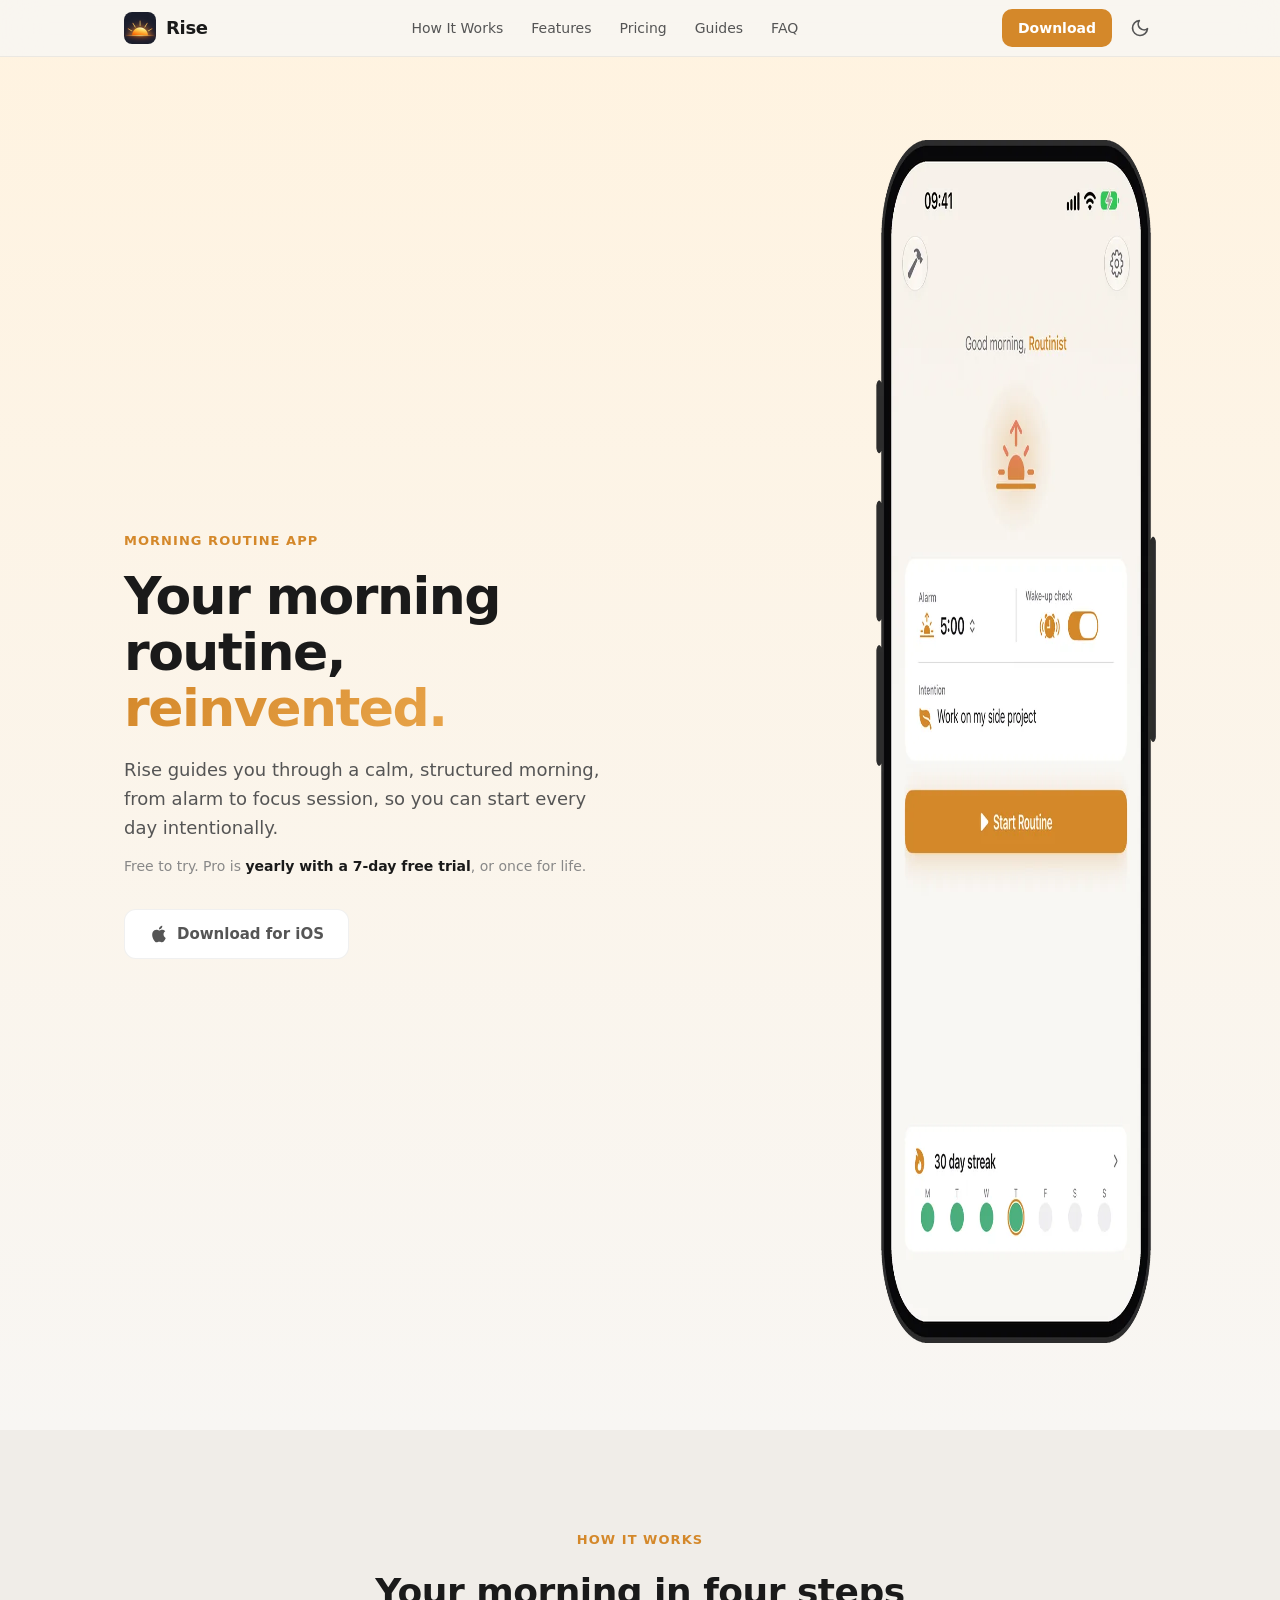
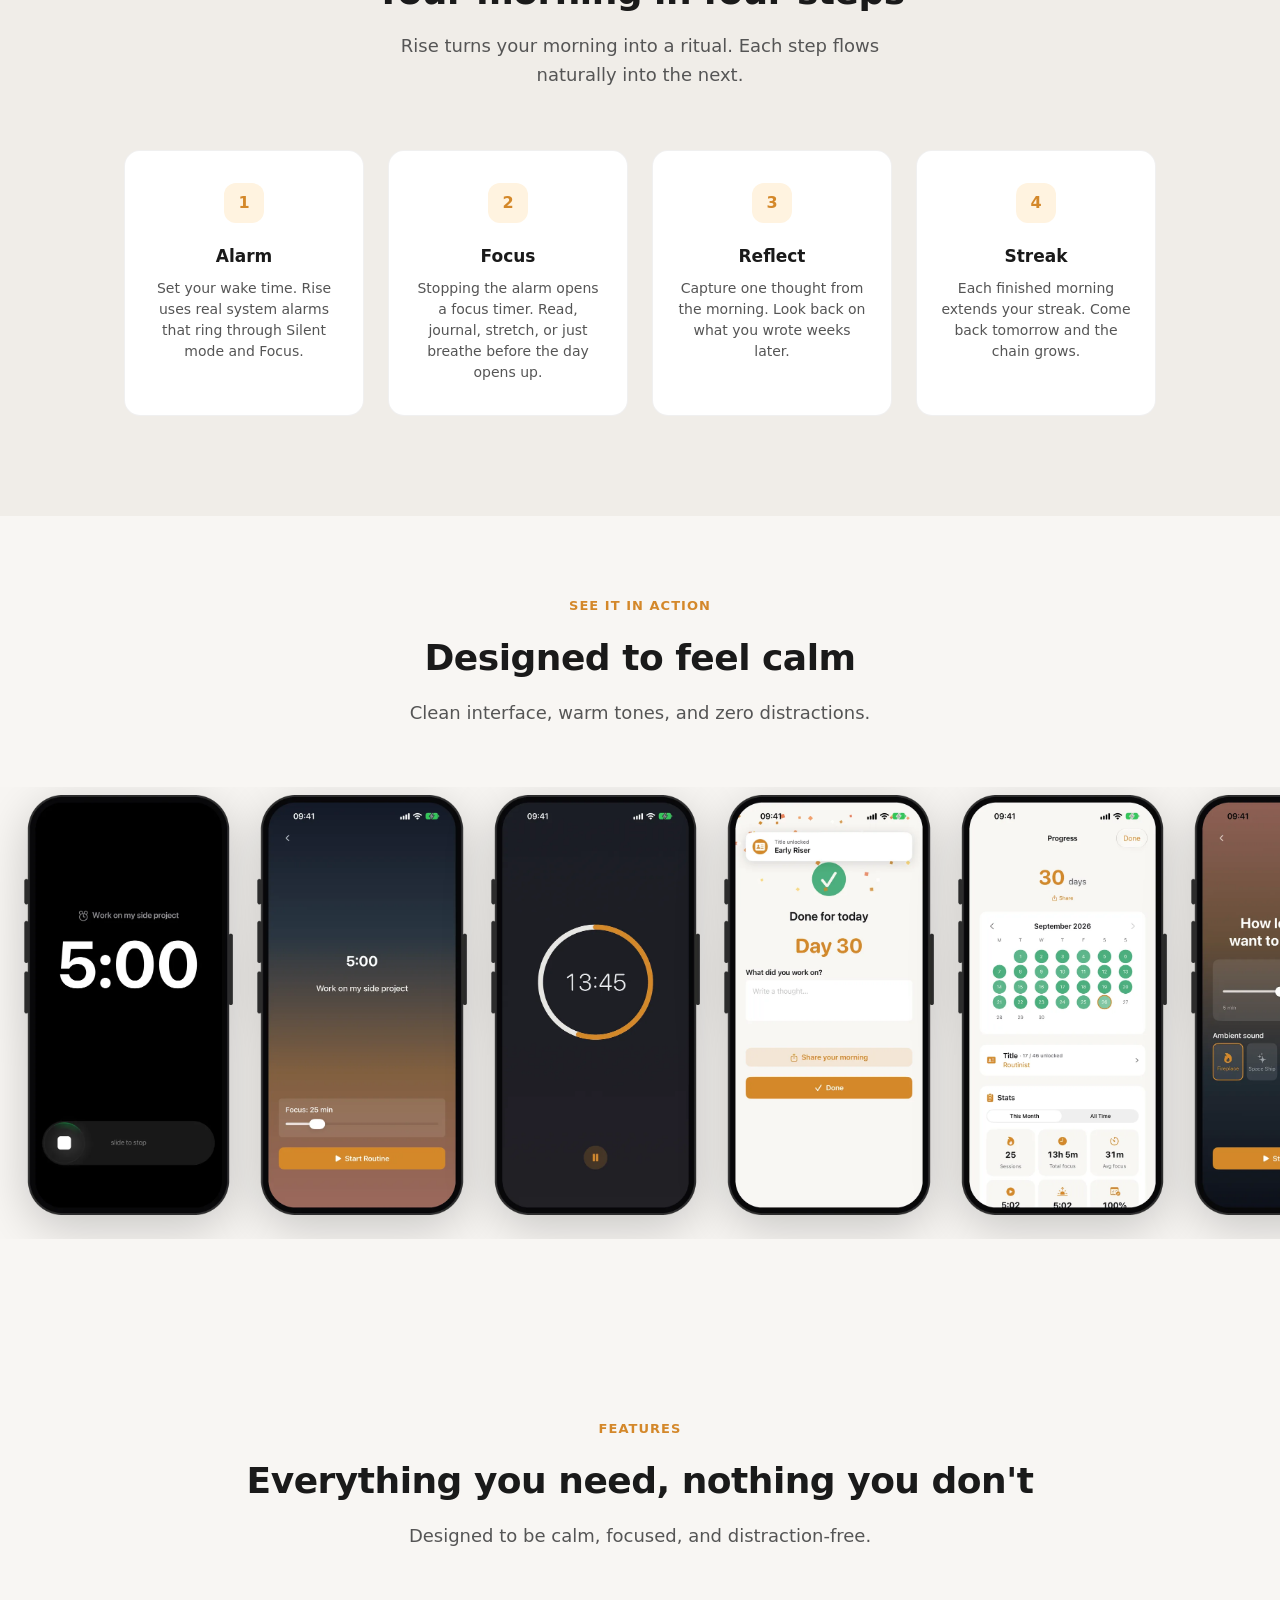
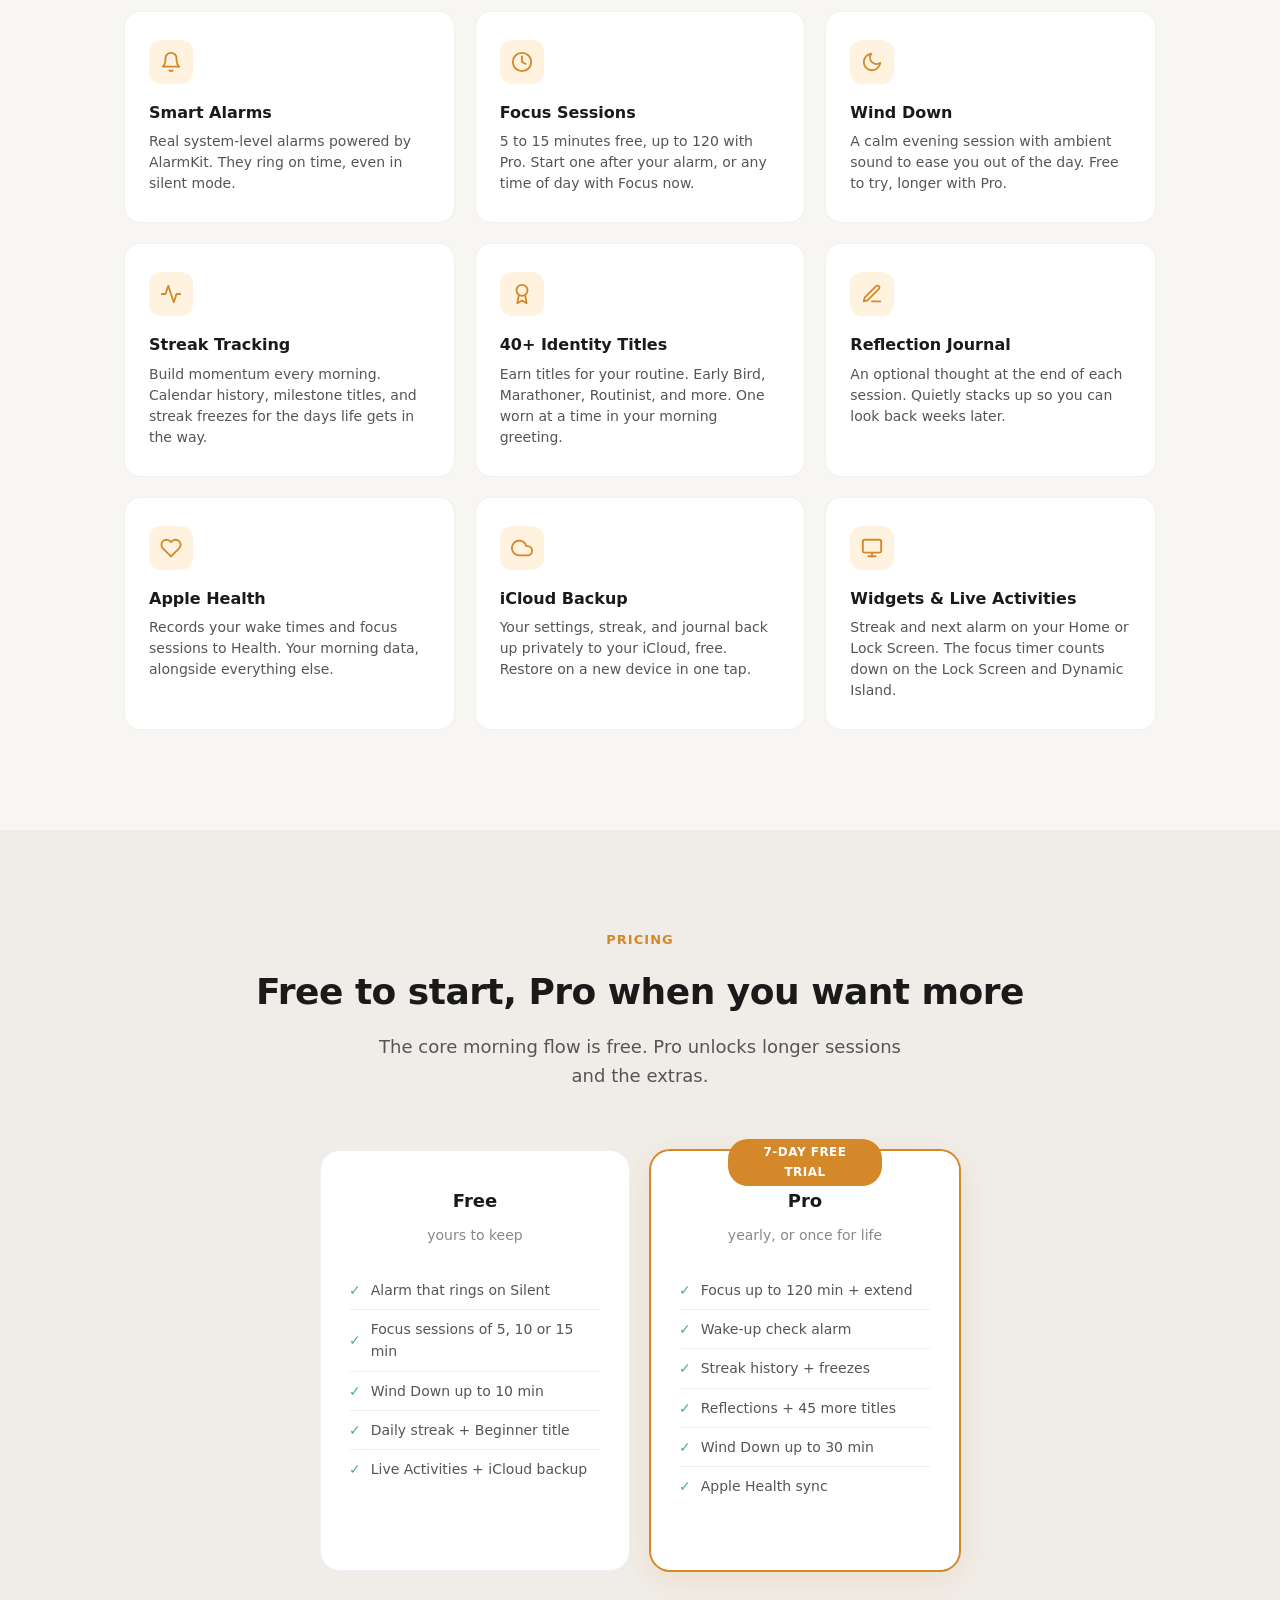
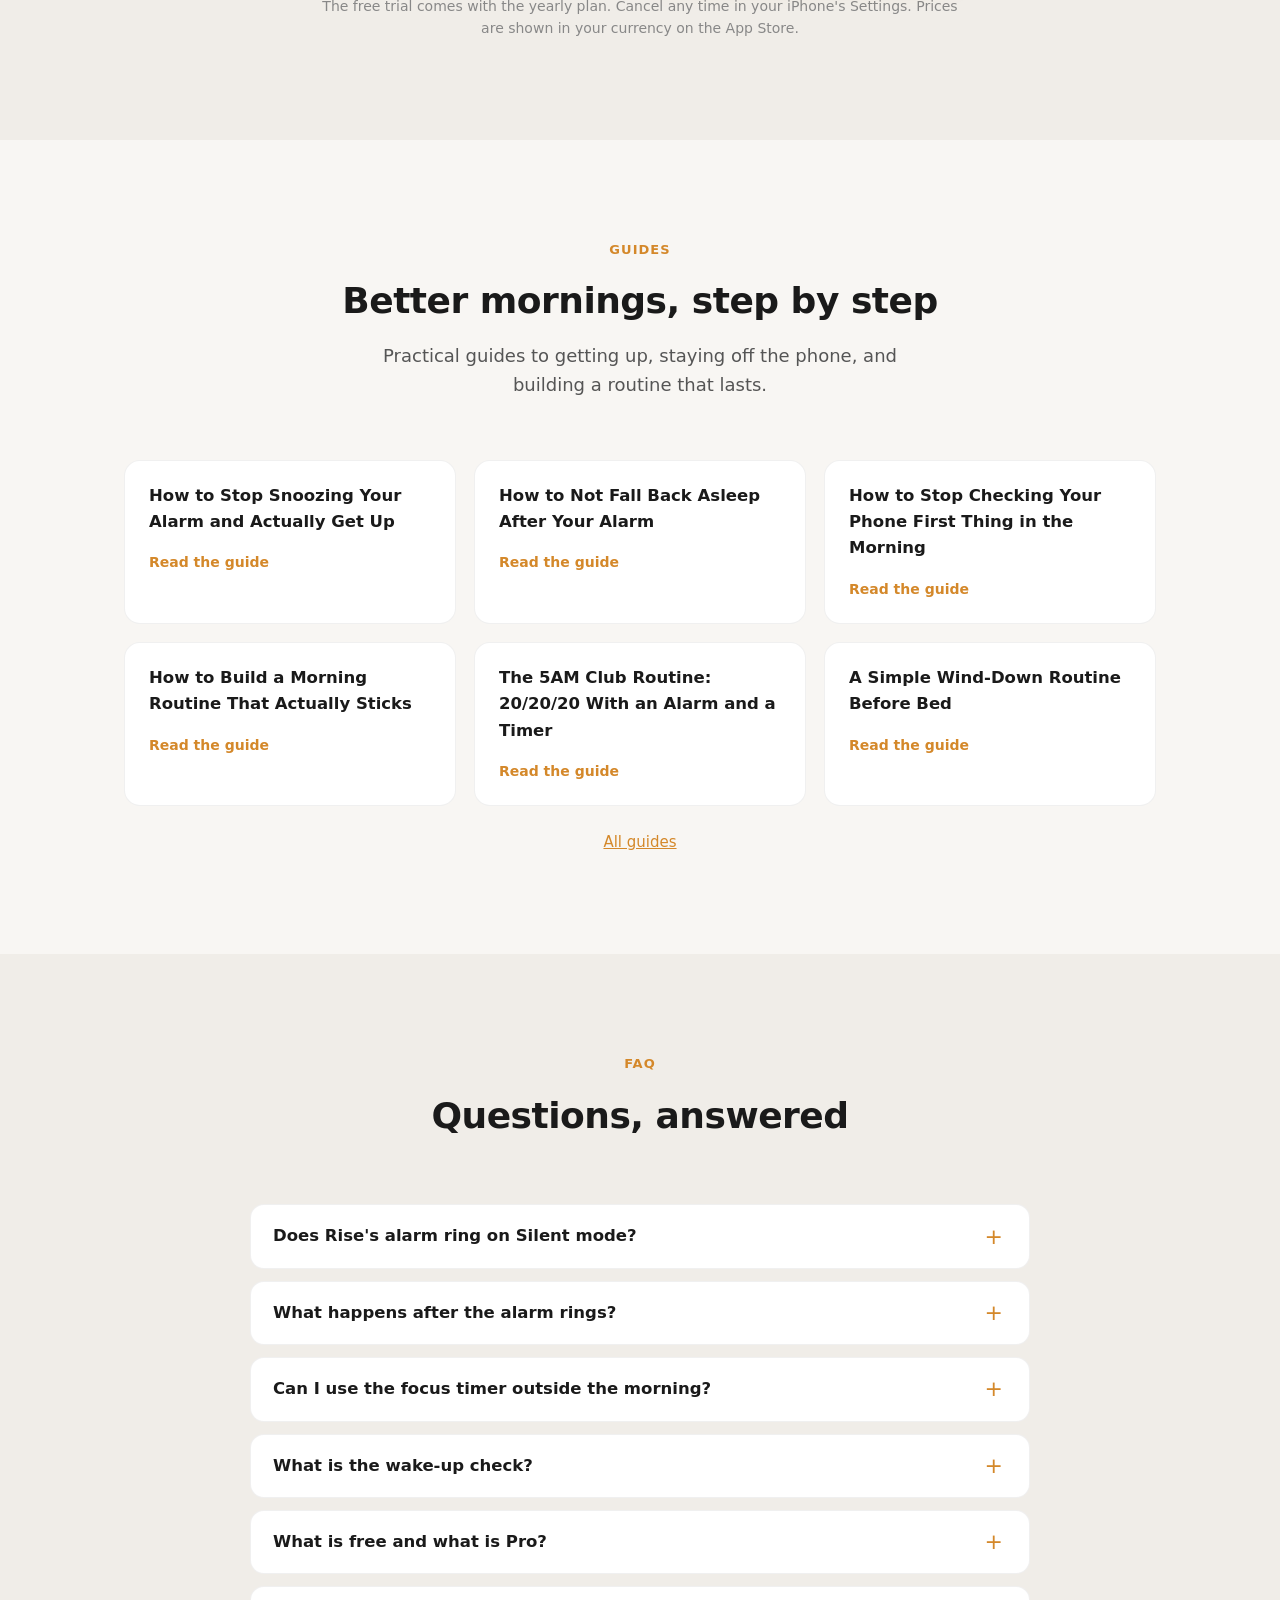
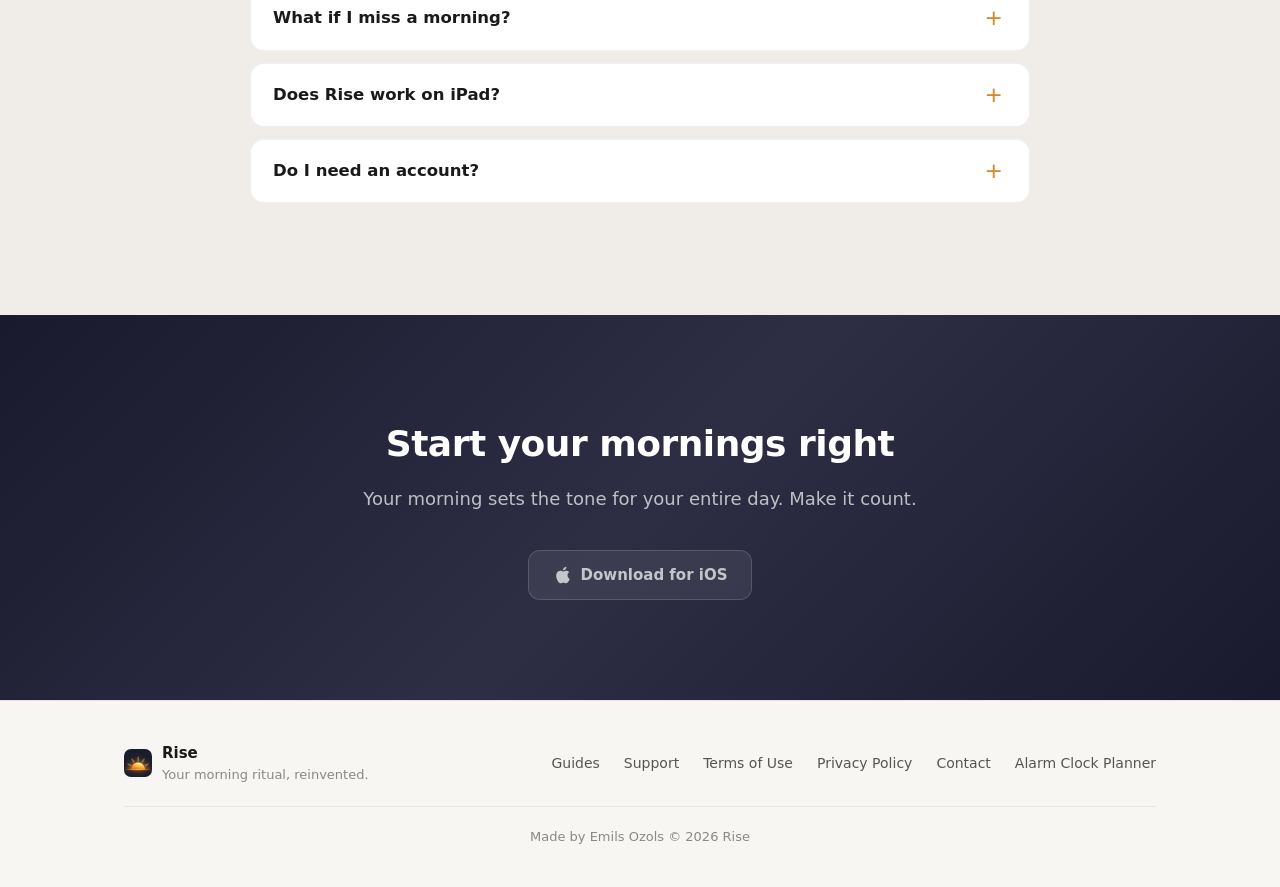
==== commit 2019bb65: "Site screenshots from 1.33 (framed WebP), scrollable strip Fresh --fixture=shots captures for home/w" ====
--- a/index.html
+++ b/index.html
@@ -54,11 +54,11 @@
         "availableOnDevice": "iPhone, iPad",
         "url": "https://risemorning.app/",
         "screenshot": [
-            "https://risemorning.app/assets/screenshot-home.png",
-            "https://risemorning.app/assets/screenshot-alarm.png",
-            "https://risemorning.app/assets/screenshot-focus.png",
-            "https://risemorning.app/assets/screenshot-streak.png",
-            "https://risemorning.app/assets/screenshot-winddown.png"
+            "https://risemorning.app/assets/shot-home.webp",
+            "https://risemorning.app/assets/shot-wake.webp",
+            "https://risemorning.app/assets/shot-timer.webp",
+            "https://risemorning.app/assets/shot-streak.webp",
+            "https://risemorning.app/assets/shot-winddown.webp"
         ],
         "offers": {
             "@type": "Offer",
@@ -190,7 +190,7 @@
                 </div>
             </div>
             <div class="hero-image">
-                <img src="assets/screenshot-home.png" alt="Rise morning routine app home screen with alarm, focus timer, and streak tracker" class="hero-phone">
+                <img src="assets/shot-home.webp" alt="Rise home screen with the morning alarm, wake-up check, intention and a 30-day streak" class="hero-phone" width="600" height="1203">
             </div>
         </div>
     </div>
@@ -237,10 +237,12 @@
         <p class="section-subtitle">Clean interface, warm tones, and zero distractions.</p>
     </div>
     <div class="screenshots-strip fade-in">
-        <img src="assets/screenshot-alarm.png" alt="Rise app alarm screen showing wake-up time and weekly streak">
-        <img src="assets/screenshot-focus.png" alt="Rise app focus timer session for morning productivity">
-        <img src="assets/screenshot-streak.png" alt="Rise app streak tracking calendar with daily completion heatmap">
-        <img src="assets/screenshot-winddown.png" alt="Rise app evening wind-down reminder for better sleep">
+        <img src="assets/shot-ringing.webp" alt="Rise alarm ringing on the iPhone Lock Screen" loading="lazy">
+        <img src="assets/shot-wake.webp" alt="Rise wake-up screen with the focus length slider after the alarm" loading="lazy">
+        <img src="assets/shot-timer.webp" alt="Rise focus timer counting down during a morning session" loading="lazy">
+        <img src="assets/shot-complete.webp" alt="Rise session complete screen, day 30 of the streak" loading="lazy">
+        <img src="assets/shot-streak.webp" alt="Rise progress screen with the streak calendar and stats" loading="lazy">
+        <img src="assets/shot-winddown.webp" alt="Rise Wind Down evening session with ambient sounds" loading="lazy">
     </div>
 </section>
 
--- a/styles.css
+++ b/styles.css
@@ -267,15 +267,21 @@
 
 .screenshots-strip {
     display: flex;
-    justify-content: center;
     gap: 24px;
-    padding: 0 24px;
-}
+    padding: 8px 24px 24px;
+    overflow-x: auto;
+    scroll-snap-type: x mandatory;
+    scrollbar-width: none;
+}
+.screenshots-strip::-webkit-scrollbar { display: none; }
+.screenshots-strip img { scroll-snap-align: center; flex: 0 0 auto; }
+.screenshots-strip img:first-child { margin-left: auto; }
+.screenshots-strip img:last-child { margin-right: auto; }
 
 .screenshots-strip img {
     width: auto;
     height: 420px;
-    border-radius: 24px;
+    filter: drop-shadow(0 12px 24px rgba(0,0,0,0.20));
     object-fit: contain;
     transition: transform 0.3s;
 }
@@ -638,8 +644,8 @@
     .hero-content { max-width: 100%; }
     .hero-title { font-size: 40px; }
     .hero-buttons { justify-content: center; }
-    .hero-phone { width: 200px; border-radius: 28px; }
-    .screenshots-strip img { height: 360px; border-radius: 20px; }
+    .hero-phone { width: 200px; }
+    .screenshots-strip img { height: 360px; }
     .steps-grid { grid-template-columns: repeat(2, 1fr); }
 }
 
@@ -653,7 +659,7 @@
     .features-grid { grid-template-columns: repeat(2, 1fr); }
     .steps-grid { grid-template-columns: 1fr 1fr; }
     .screenshots-strip { gap: 16px; }
-    .screenshots-strip img { height: 300px; border-radius: 18px; }
+    .screenshots-strip img { height: 300px; }
 }
 
 @media (max-width: 600px) {
@@ -665,7 +671,7 @@
 
 @media (max-width: 480px) {
     .hero-title { font-size: 30px; }
-    .hero-phone { width: 160px; border-radius: 24px; }
+    .hero-phone { width: 160px; }
     .section-title { font-size: 24px; }
     .pricing-amount { font-size: 36px; }
     .screenshots-strip { gap: 12px; }
@@ -696,7 +702,7 @@
 }
 .quick-answer p { margin: 0; font-size: 16px; }
 .article figure { margin: 28px auto; max-width: 300px; }
-.article figure img { width: 100%; height: auto; border-radius: 28px; box-shadow: 0 18px 40px rgba(0,0,0,0.18); }
+.article figure img { width: 100%; height: auto; filter: drop-shadow(0 18px 32px rgba(0,0,0,0.22)); }
 .article figcaption { font-size: 13.5px; color: var(--text-tertiary); text-align: center; margin-top: 12px; }
 .note-box {
     background: var(--card-bg); border-left: 3px solid var(--accent); border-radius: 0 12px 12px 0;
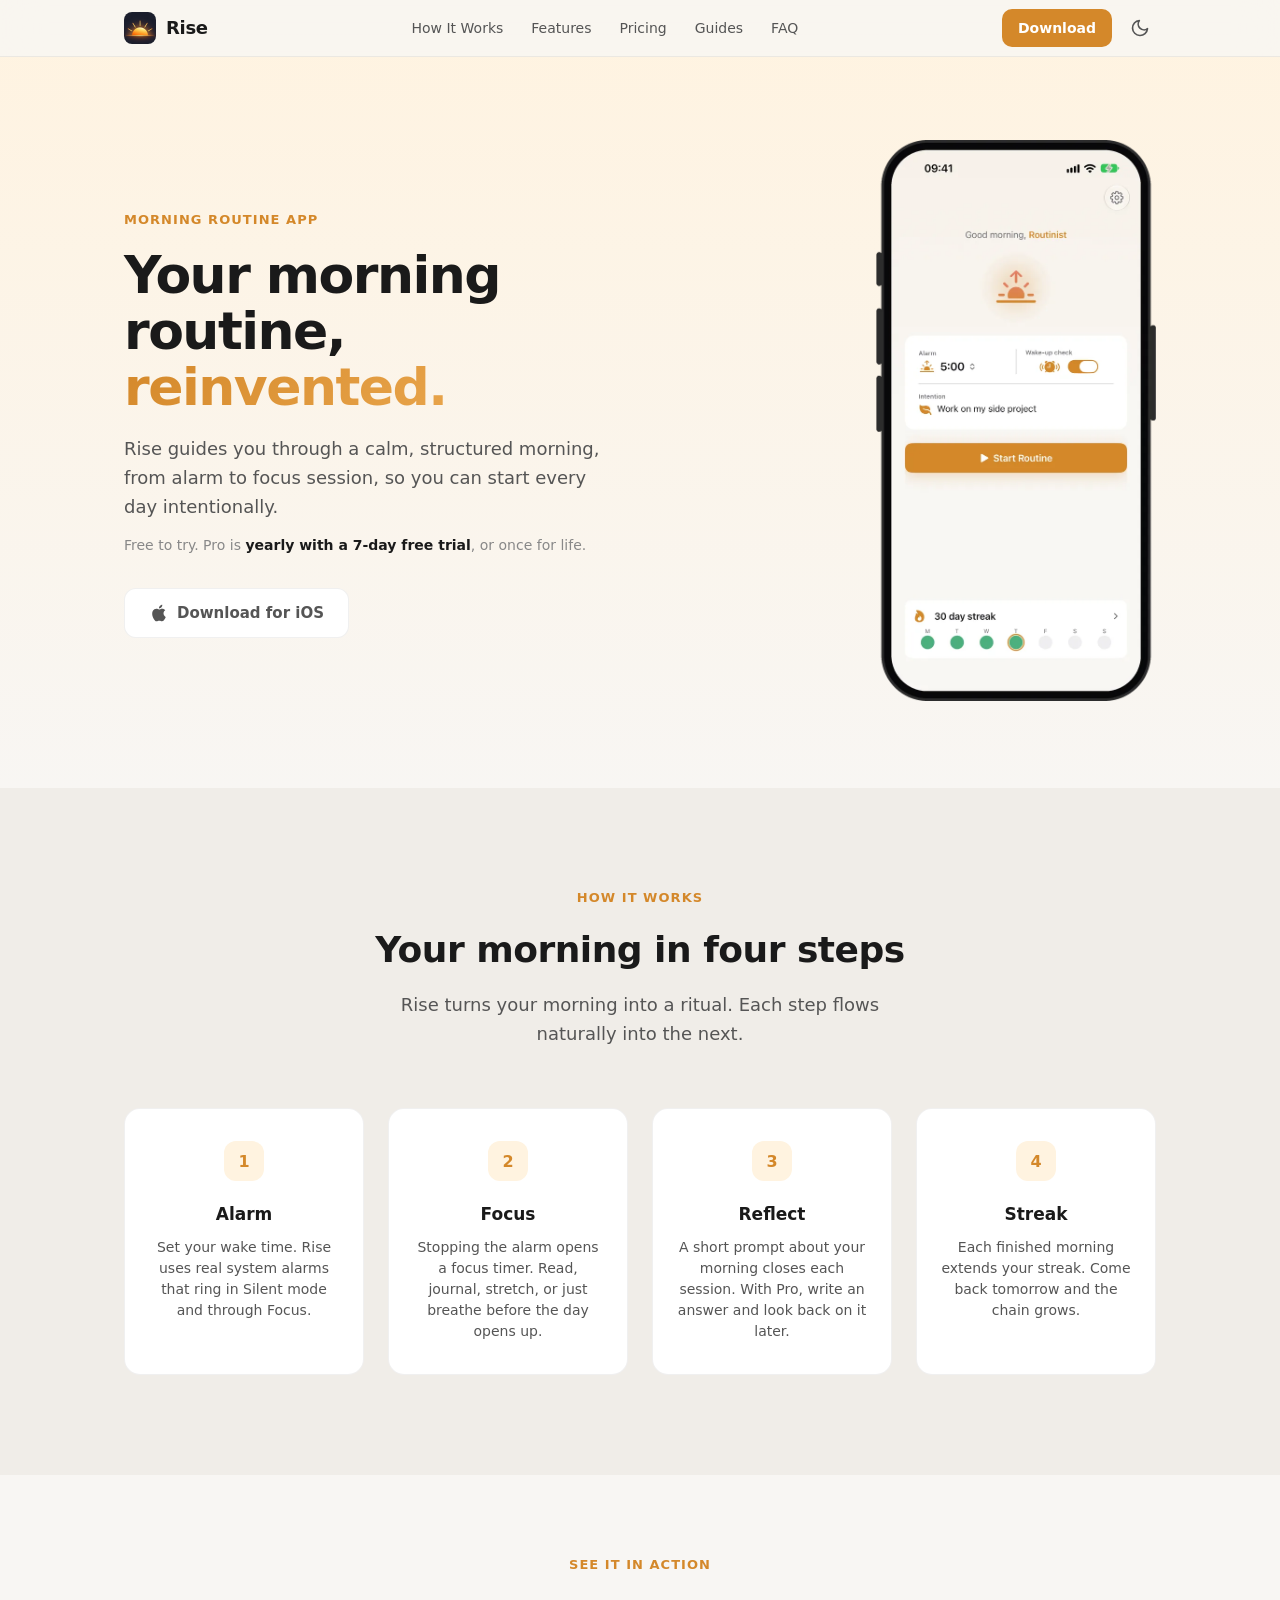
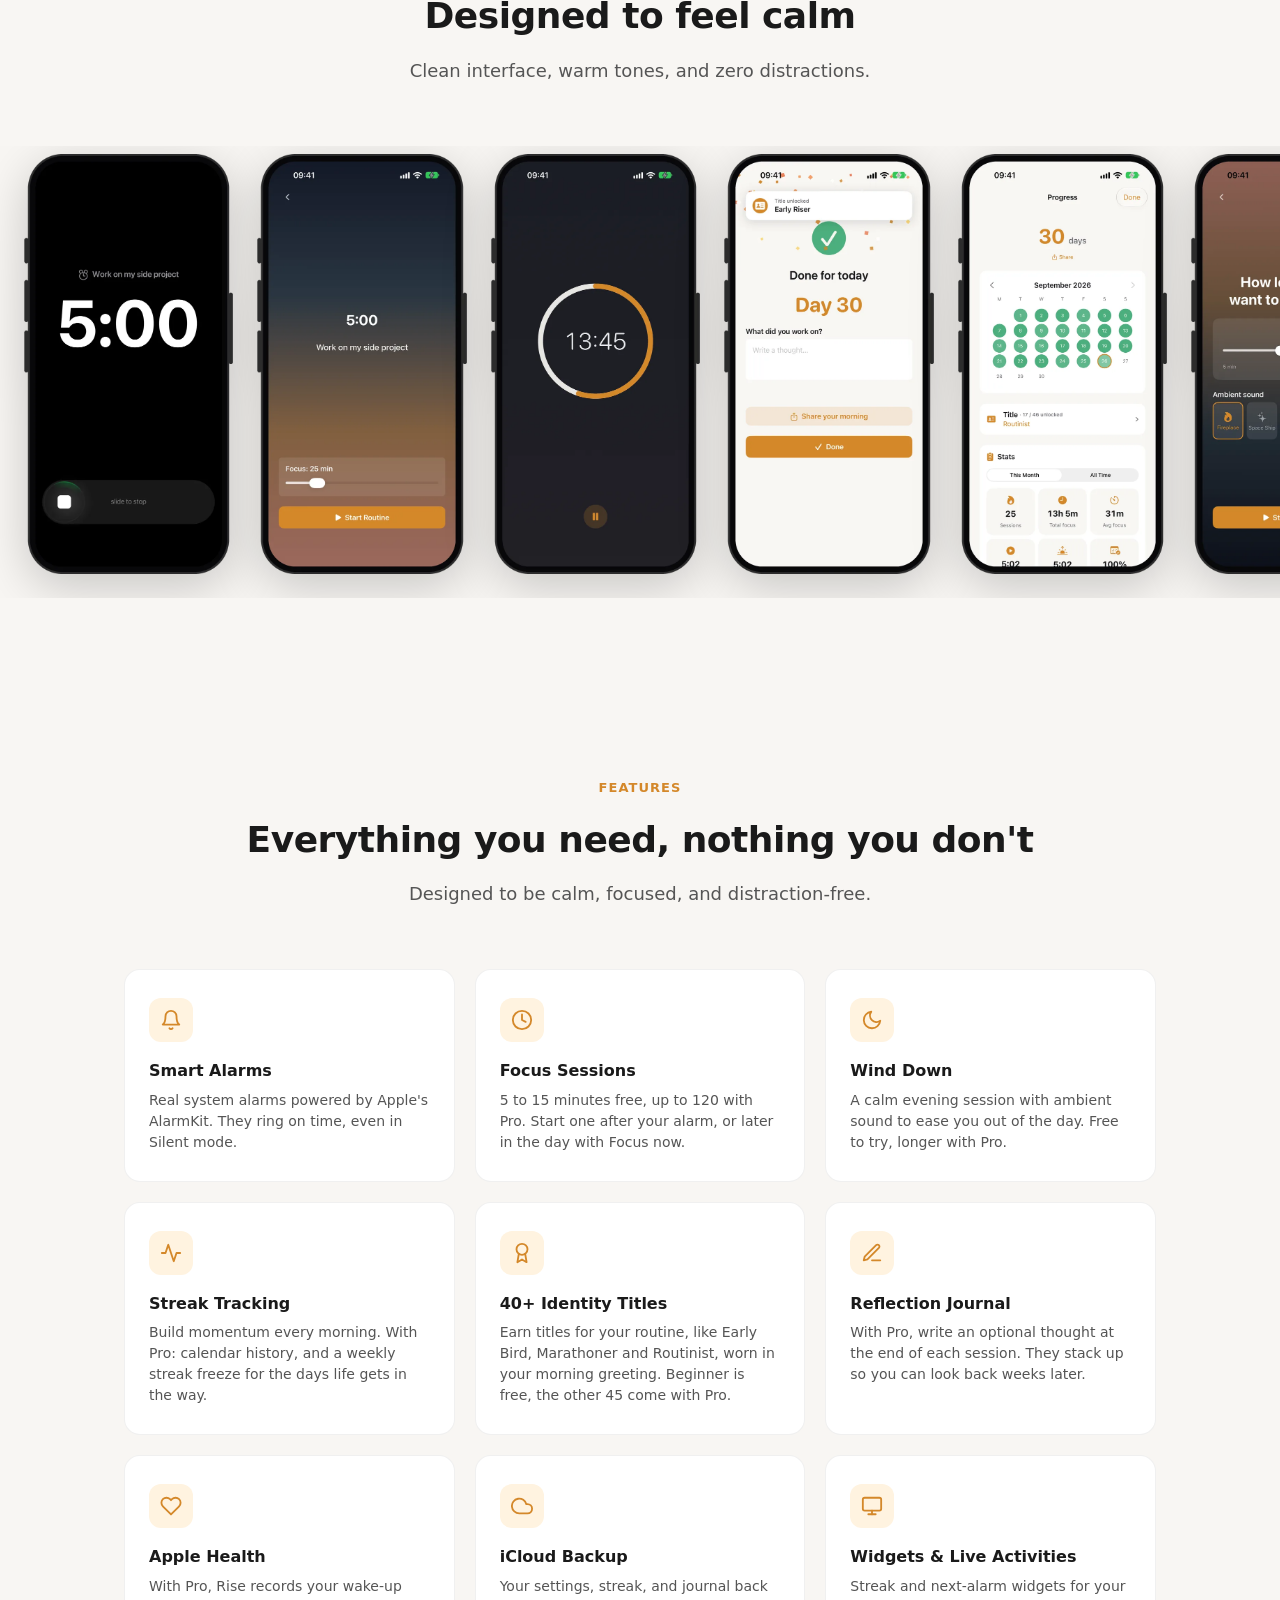
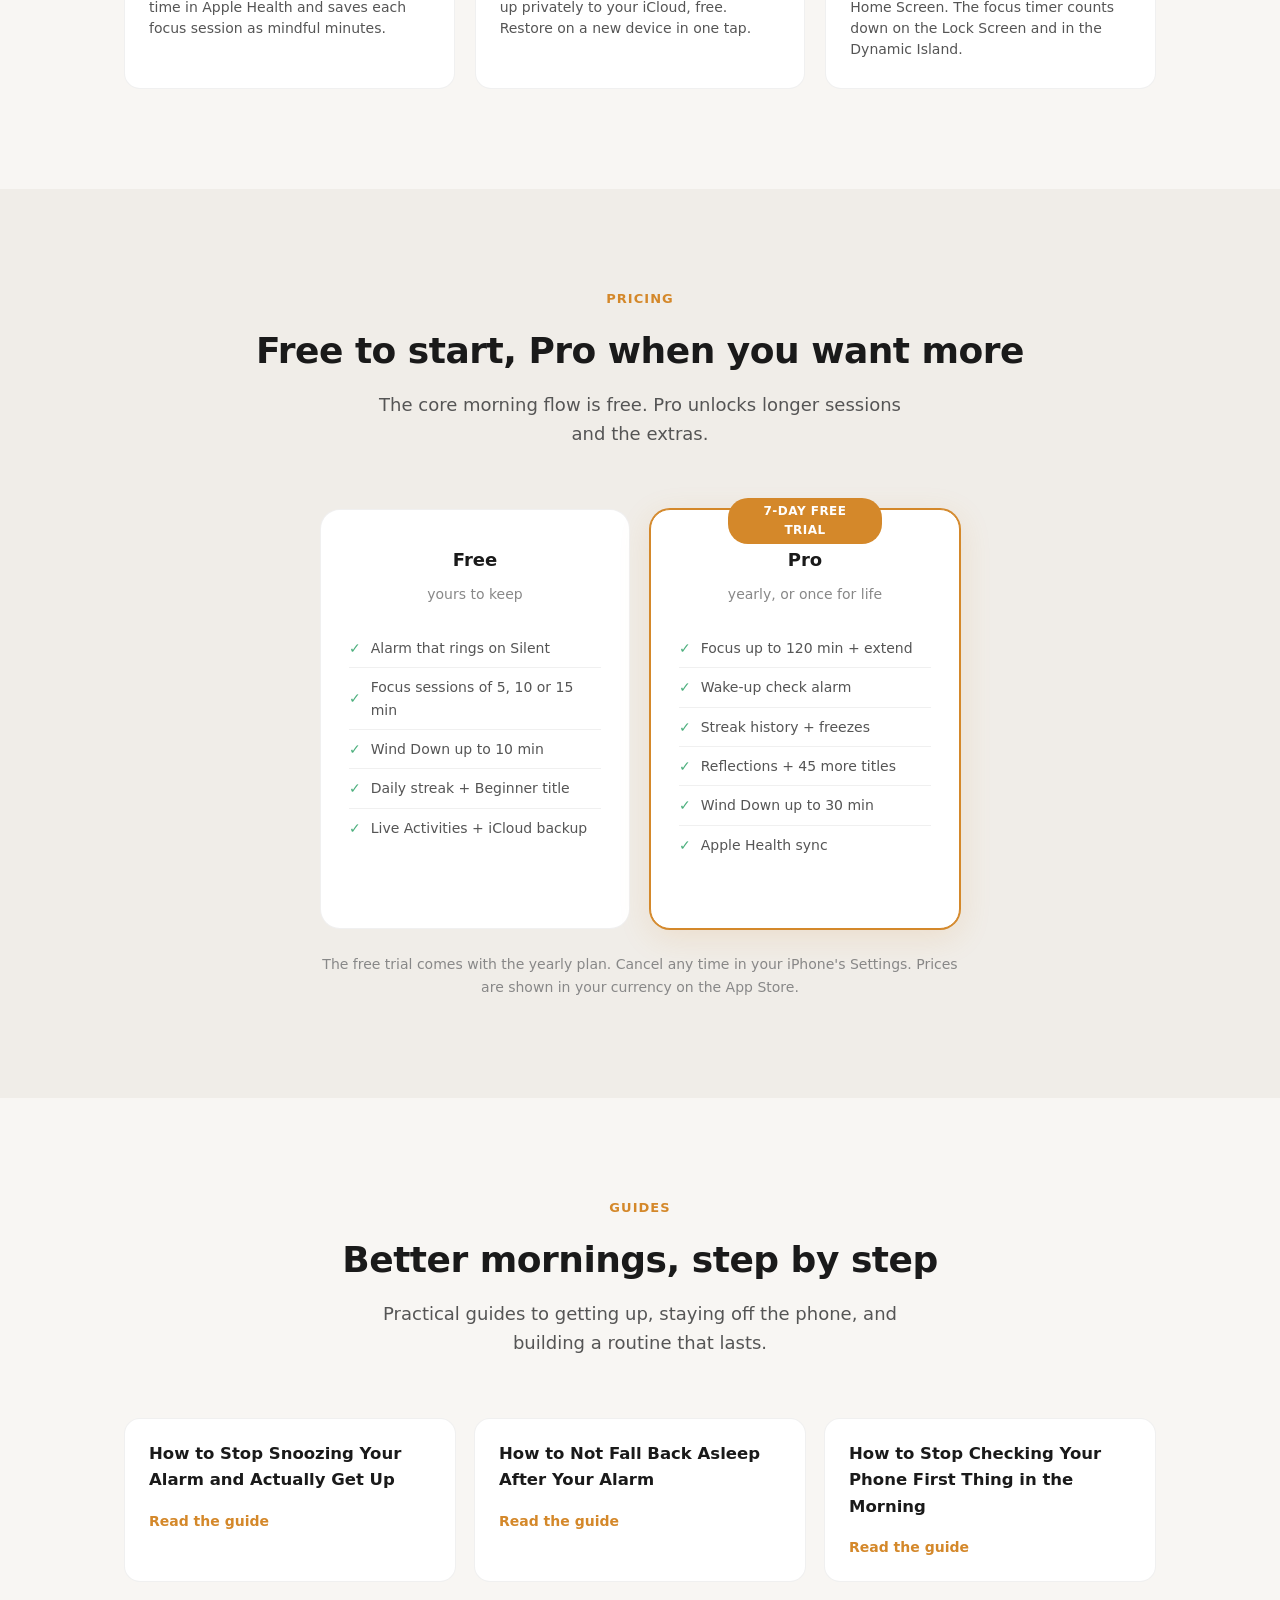
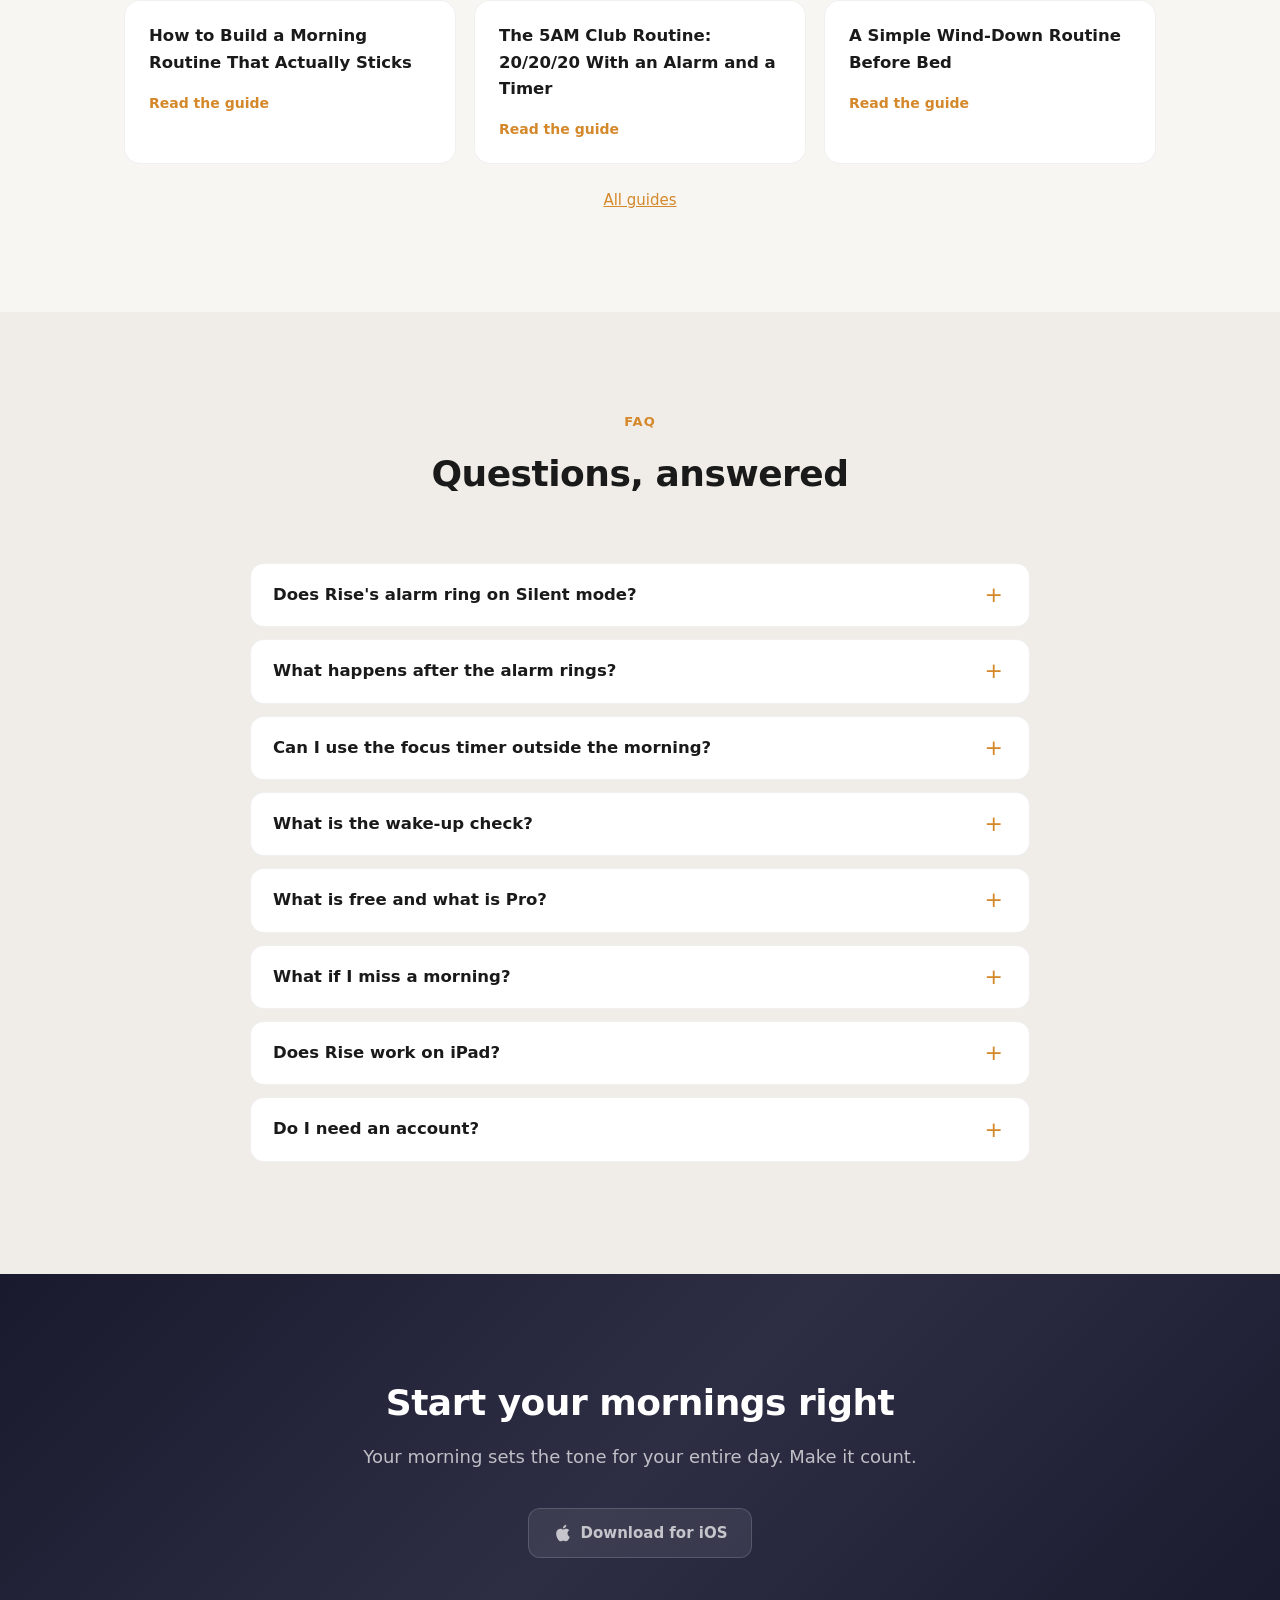
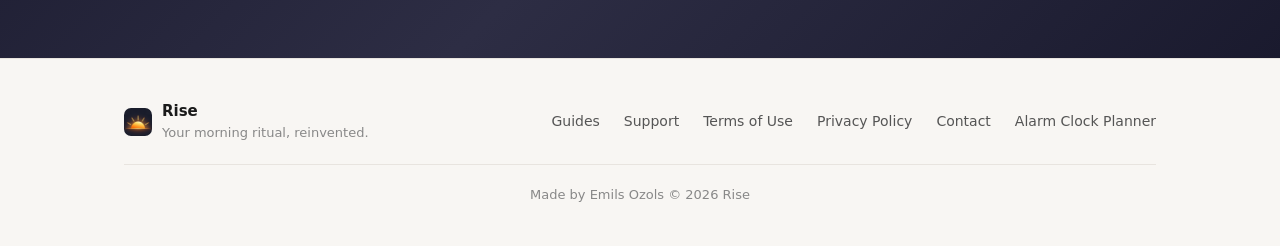
==== commit 68e7ce6e: "Truth pass: every claim checked against Rise 1.33 code and iOS 26/27 - Rise's alarm has no snooze bu" ====
--- a/index.html
+++ b/index.html
@@ -51,7 +51,7 @@
         "description": "An alarm that leads straight into a focus session. Rings on Silent, focus timer on the Lock Screen, a daily streak, and an evening wind-down.",
         "applicationCategory": "LifestyleApplication",
         "operatingSystem": "iOS",
-        "availableOnDevice": "iPhone, iPad",
+        "availableOnDevice": "iPhone",
         "url": "https://risemorning.app/",
         "screenshot": [
             "https://risemorning.app/assets/shot-home.webp",
@@ -83,7 +83,7 @@
       "name": "Does Rise's alarm ring on Silent mode?",
       "acceptedAnswer": {
         "@type": "Answer",
-        "text": "Yes. Rise uses Apple's AlarmKit, the same system alarms the Clock app uses, so your alarm rings through the Silent switch, Do Not Disturb and Focus modes. It needs iOS 26.2 or later."
+        "text": "Yes. Rise uses Apple's AlarmKit, the framework for real system alarms, so your alarm rings in Silent mode and through Do Not Disturb and Focus. It needs iOS 26.2 or later."
       }
     },
     {
@@ -91,7 +91,7 @@
       "name": "What happens after the alarm rings?",
       "acceptedAnswer": {
         "@type": "Answer",
-        "text": "Stopping the alarm opens Rise's wake-up screen with a focus timer. Pick a length and start a session: read, journal, stretch, or just sit with a coffee. Finishing it adds a day to your streak."
+        "text": "The alarm has one button, Stop, and stopping it opens Rise's wake-up screen with a focus timer. Pick a length and start a session: read, journal, stretch, or just sit with a coffee. Finishing it adds a day to your streak."
       }
     },
     {
@@ -99,7 +99,7 @@
       "name": "Can I use the focus timer outside the morning?",
       "acceptedAnswer": {
         "@type": "Answer",
-        "text": "Yes. Focus now on the Home screen starts a session at any hour of the day."
+        "text": "Yes. If you have not had a session yet today, Focus now on the Home screen starts one at any hour."
       }
     },
     {
@@ -115,7 +115,7 @@
       "name": "What is free and what is Pro?",
       "acceptedAnswer": {
         "@type": "Answer",
-        "text": "Free: the alarm, focus sessions of 5, 10 or 15 minutes, Wind Down up to 10 minutes, your streak, the Beginner title, Live Activities and iCloud backup. Pro adds sessions up to 120 minutes, the wake-up check, streak history and freezes, reflections, all titles, Apple Health and longer Wind Down. Pro is a yearly plan with a 7-day free trial, or a one-time Lifetime purchase."
+        "text": "Free: the alarm, focus sessions of 5, 10 or 15 minutes, Wind Down up to 10 minutes, your streak, the Beginner title, Live Activities, the Home Screen widgets and iCloud backup. Pro adds sessions up to 120 minutes, the wake-up check, streak history and freezes, reflections, all titles, Apple Health and longer Wind Down. Pro is a yearly plan with a 7-day free trial, or a one-time Lifetime purchase."
       }
     },
     {
@@ -123,7 +123,7 @@
       "name": "What if I miss a morning?",
       "acceptedAnswer": {
         "@type": "Answer",
-        "text": "Your streak resets, unless you have Pro, which gives you one streak freeze per week to cover a missed day."
+        "text": "Your streak resets. With Pro you can freeze it once a week: tap the freeze on a day you cannot make it and the streak holds."
       }
     },
     {
@@ -131,7 +131,7 @@
       "name": "Does Rise work on iPad?",
       "acceptedAnswer": {
         "@type": "Answer",
-        "text": "Yes, Rise runs on iPhone and iPad with iOS 26.2 or later."
+        "text": "Rise is designed for iPhone. You can also install it on an iPad, where it runs as an iPhone app."
       }
     },
     {
@@ -208,7 +208,7 @@
             <div class="step-card fade-in">
                 <div class="step-number">1</div>
                 <h3>Alarm</h3>
-                <p>Set your wake time. Rise uses real system alarms that ring through Silent mode and Focus.</p>
+                <p>Set your wake time. Rise uses real system alarms that ring in Silent mode and through Focus.</p>
             </div>
             <div class="step-card fade-in">
                 <div class="step-number">2</div>
@@ -218,7 +218,7 @@
             <div class="step-card fade-in">
                 <div class="step-number">3</div>
                 <h3>Reflect</h3>
-                <p>Capture one thought from the morning. Look back on what you wrote weeks later.</p>
+                <p>A short prompt about your morning closes each session. With Pro, write an answer and look back on it later.</p>
             </div>
             <div class="step-card fade-in">
                 <div class="step-number">4</div>
@@ -260,14 +260,14 @@
                     <svg viewBox="0 0 24 24" fill="none" stroke="currentColor" stroke-width="2" stroke-linecap="round" stroke-linejoin="round"><path d="M18 8A6 6 0 0 0 6 8c0 7-3 9-3 9h18s-3-2-3-9"/><path d="M13.73 21a2 2 0 0 1-3.46 0"/></svg>
                 </div>
                 <h3>Smart Alarms</h3>
-                <p>Real system-level alarms powered by AlarmKit. They ring on time, even in silent mode.</p>
+                <p>Real system alarms powered by Apple's AlarmKit. They ring on time, even in Silent mode.</p>
             </div>
             <div class="feature-card fade-in">
                 <div class="feature-icon">
                     <svg viewBox="0 0 24 24" fill="none" stroke="currentColor" stroke-width="2" stroke-linecap="round" stroke-linejoin="round"><circle cx="12" cy="12" r="10"/><polyline points="12 6 12 12 16 14"/></svg>
                 </div>
                 <h3>Focus Sessions</h3>
-                <p>5 to 15 minutes free, up to 120 with Pro. Start one after your alarm, or any time of day with Focus now.</p>
+                <p>5 to 15 minutes free, up to 120 with Pro. Start one after your alarm, or later in the day with Focus now.</p>
             </div>
             <div class="feature-card fade-in">
                 <div class="feature-icon">
@@ -281,28 +281,28 @@
                     <svg viewBox="0 0 24 24" fill="none" stroke="currentColor" stroke-width="2" stroke-linecap="round" stroke-linejoin="round"><polyline points="22 12 18 12 15 21 9 3 6 12 2 12"/></svg>
                 </div>
                 <h3>Streak Tracking</h3>
-                <p>Build momentum every morning. Calendar history, milestone titles, and streak freezes for the days life gets in the way.</p>
+                <p>Build momentum every morning. With Pro: calendar history, and a weekly streak freeze for the days life gets in the way.</p>
             </div>
             <div class="feature-card fade-in">
                 <div class="feature-icon">
                     <svg viewBox="0 0 24 24" fill="none" stroke="currentColor" stroke-width="2" stroke-linecap="round" stroke-linejoin="round"><circle cx="12" cy="8" r="6"/><path d="M15.477 12.89 17 22l-5-3-5 3 1.523-9.11"/></svg>
                 </div>
                 <h3>40+ Identity Titles</h3>
-                <p>Earn titles for your routine. Early Bird, Marathoner, Routinist, and more. One worn at a time in your morning greeting.</p>
+                <p>Earn titles for your routine, like Early Bird, Marathoner and Routinist, worn in your morning greeting. Beginner is free, the other 45 come with Pro.</p>
             </div>
             <div class="feature-card fade-in">
                 <div class="feature-icon">
                     <svg viewBox="0 0 24 24" fill="none" stroke="currentColor" stroke-width="2" stroke-linecap="round" stroke-linejoin="round"><path d="M12 20h9"/><path d="M16.5 3.5a2.121 2.121 0 0 1 3 3L7 19l-4 1 1-4L16.5 3.5z"/></svg>
                 </div>
                 <h3>Reflection Journal</h3>
-                <p>An optional thought at the end of each session. Quietly stacks up so you can look back weeks later.</p>
+                <p>With Pro, write an optional thought at the end of each session. They stack up so you can look back weeks later.</p>
             </div>
             <div class="feature-card fade-in">
                 <div class="feature-icon">
                     <svg viewBox="0 0 24 24" fill="none" stroke="currentColor" stroke-width="2" stroke-linecap="round" stroke-linejoin="round"><path d="M20.84 4.61a5.5 5.5 0 0 0-7.78 0L12 5.67l-1.06-1.06a5.5 5.5 0 0 0-7.78 7.78l1.06 1.06L12 21.23l7.78-7.78 1.06-1.06a5.5 5.5 0 0 0 0-7.78z"/></svg>
                 </div>
                 <h3>Apple Health</h3>
-                <p>Records your wake times and focus sessions to Health. Your morning data, alongside everything else.</p>
+                <p>With Pro, Rise records your wake-up time in Apple Health and saves each focus session as mindful minutes.</p>
             </div>
             <div class="feature-card fade-in">
                 <div class="feature-icon">
@@ -316,7 +316,7 @@
                     <svg viewBox="0 0 24 24" fill="none" stroke="currentColor" stroke-width="2" stroke-linecap="round" stroke-linejoin="round"><rect x="2" y="3" width="20" height="14" rx="2" ry="2"/><line x1="8" y1="21" x2="16" y2="21"/><line x1="12" y1="17" x2="12" y2="21"/></svg>
                 </div>
                 <h3>Widgets &amp; Live Activities</h3>
-                <p>Streak and next alarm on your Home or Lock Screen. The focus timer counts down on the Lock Screen and Dynamic Island.</p>
+                <p>Streak and next-alarm widgets for your Home Screen. The focus timer counts down on the Lock Screen and in the Dynamic Island.</p>
             </div>
         </div>
     </div>
@@ -413,15 +413,15 @@
 <!-- FAQ:START -->
             <details>
               <summary>Does Rise's alarm ring on Silent mode?</summary>
-              <p>Yes. Rise uses Apple's AlarmKit, the same system alarms the Clock app uses, so your alarm rings through the Silent switch, Do Not Disturb and Focus modes. It needs iOS 26.2 or later. <a href="/guides/how-to-not-fall-back-asleep-after-alarm/">Read the guide</a></p>
+              <p>Yes. Rise uses Apple's AlarmKit, the framework for real system alarms, so your alarm rings in Silent mode and through Do Not Disturb and Focus. It needs iOS 26.2 or later. <a href="/guides/how-to-not-fall-back-asleep-after-alarm/">Read the guide</a></p>
             </details>
             <details>
               <summary>What happens after the alarm rings?</summary>
-              <p>Stopping the alarm opens Rise's wake-up screen with a focus timer. Pick a length and start a session: read, journal, stretch, or just sit with a coffee. Finishing it adds a day to your streak. <a href="/guides/how-to-stop-snoozing-your-alarm/">Read the guide</a></p>
+              <p>The alarm has one button, Stop, and stopping it opens Rise's wake-up screen with a focus timer. Pick a length and start a session: read, journal, stretch, or just sit with a coffee. Finishing it adds a day to your streak. <a href="/guides/how-to-stop-snoozing-your-alarm/">Read the guide</a></p>
             </details>
             <details>
               <summary>Can I use the focus timer outside the morning?</summary>
-              <p>Yes. Focus now on the Home screen starts a session at any hour of the day. <a href="/guides/focus-timer-lock-screen-iphone/">Read the guide</a></p>
+              <p>Yes. If you have not had a session yet today, Focus now on the Home screen starts one at any hour. <a href="/guides/focus-timer-lock-screen-iphone/">Read the guide</a></p>
             </details>
             <details>
               <summary>What is the wake-up check?</summary>
@@ -429,15 +429,15 @@
             </details>
             <details>
               <summary>What is free and what is Pro?</summary>
-              <p>Free: the alarm, focus sessions of 5, 10 or 15 minutes, Wind Down up to 10 minutes, your streak, the Beginner title, Live Activities and iCloud backup. Pro adds sessions up to 120 minutes, the wake-up check, streak history and freezes, reflections, all titles, Apple Health and longer Wind Down. Pro is a yearly plan with a 7-day free trial, or a one-time Lifetime purchase.</p>
+              <p>Free: the alarm, focus sessions of 5, 10 or 15 minutes, Wind Down up to 10 minutes, your streak, the Beginner title, Live Activities, the Home Screen widgets and iCloud backup. Pro adds sessions up to 120 minutes, the wake-up check, streak history and freezes, reflections, all titles, Apple Health and longer Wind Down. Pro is a yearly plan with a 7-day free trial, or a one-time Lifetime purchase.</p>
             </details>
             <details>
               <summary>What if I miss a morning?</summary>
-              <p>Your streak resets, unless you have Pro, which gives you one streak freeze per week to cover a missed day. <a href="/guides/build-a-morning-routine-that-sticks/">Read the guide</a></p>
+              <p>Your streak resets. With Pro you can freeze it once a week: tap the freeze on a day you cannot make it and the streak holds. <a href="/guides/build-a-morning-routine-that-sticks/">Read the guide</a></p>
             </details>
             <details>
               <summary>Does Rise work on iPad?</summary>
-              <p>Yes, Rise runs on iPhone and iPad with iOS 26.2 or later.</p>
+              <p>Rise is designed for iPhone. You can also install it on an iPad, where it runs as an iPhone app.</p>
             </details>
             <details>
               <summary>Do I need an account?</summary>
--- a/styles.css
+++ b/styles.css
@@ -257,6 +257,8 @@
 
 .hero-phone {
     width: 280px;
+    height: auto;
+    max-width: 100%;
 }
 
 /* ---- SCREENSHOT STRIP ---- */
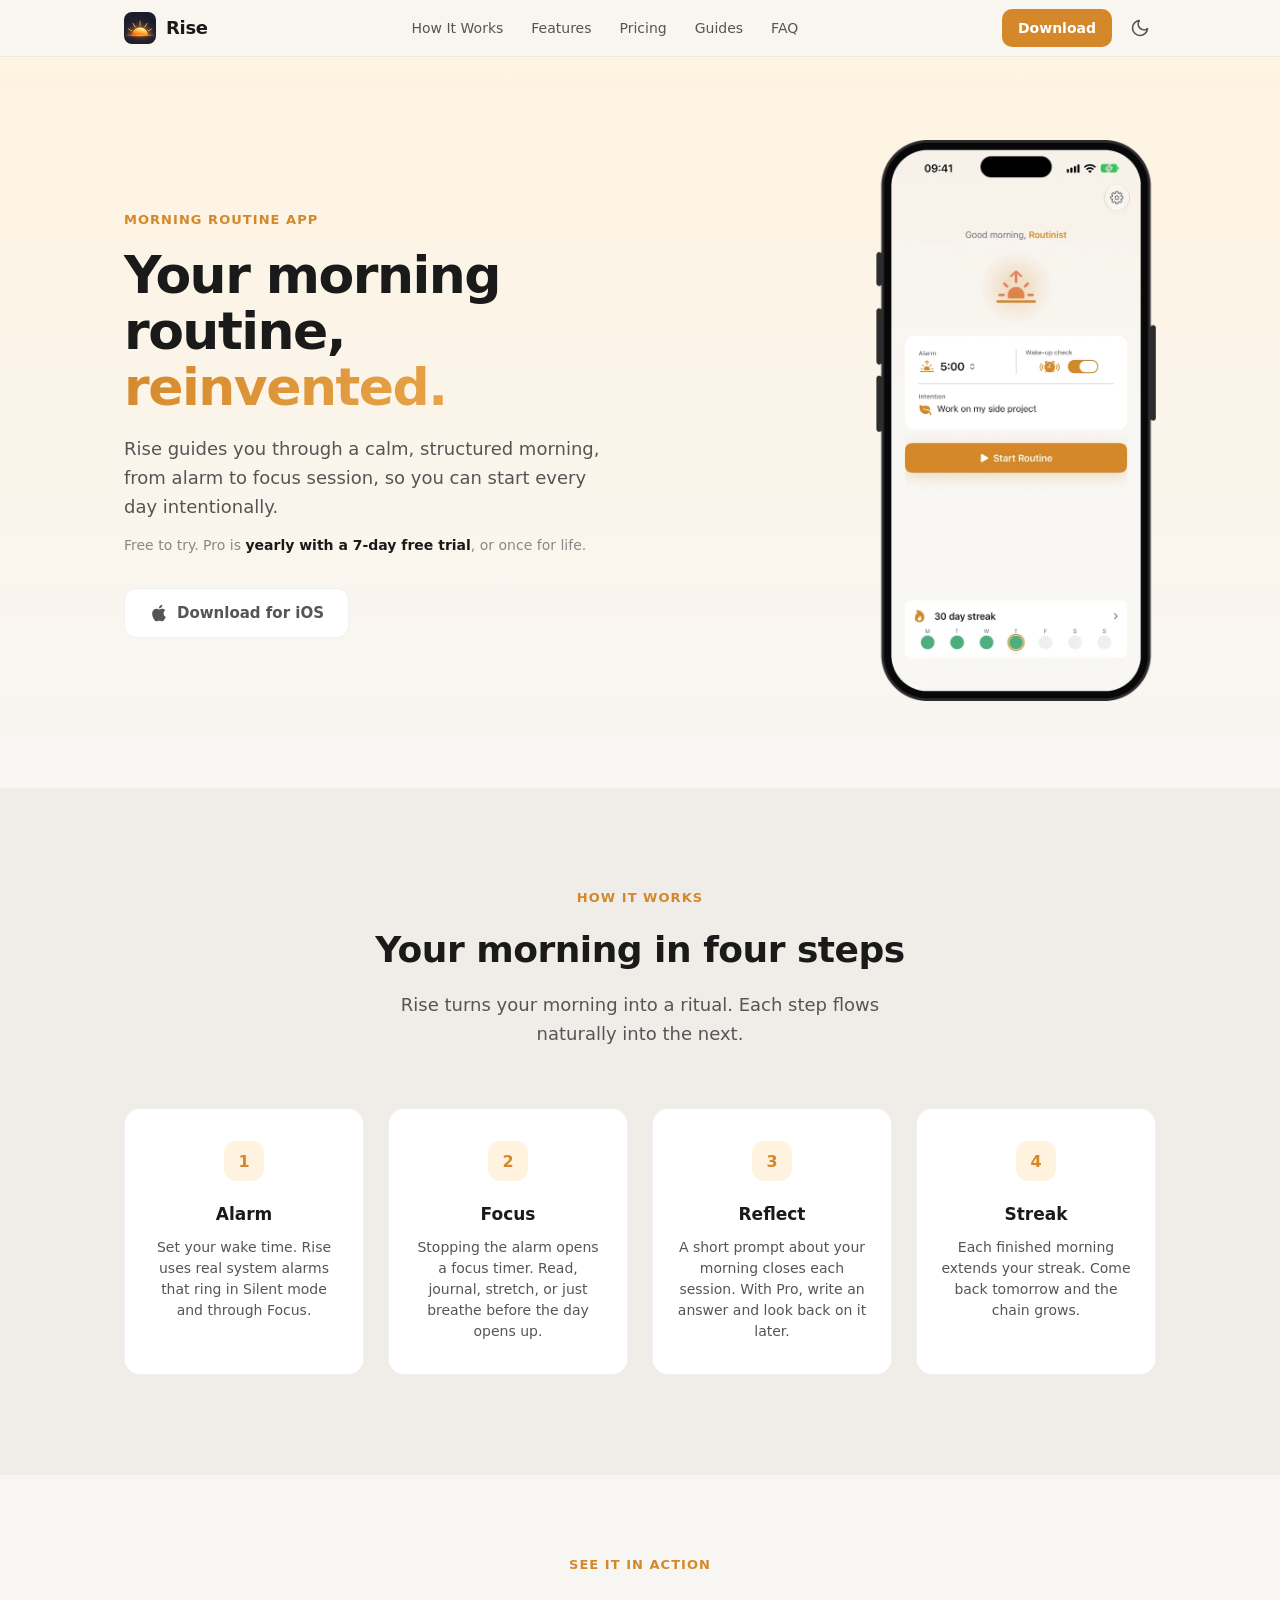
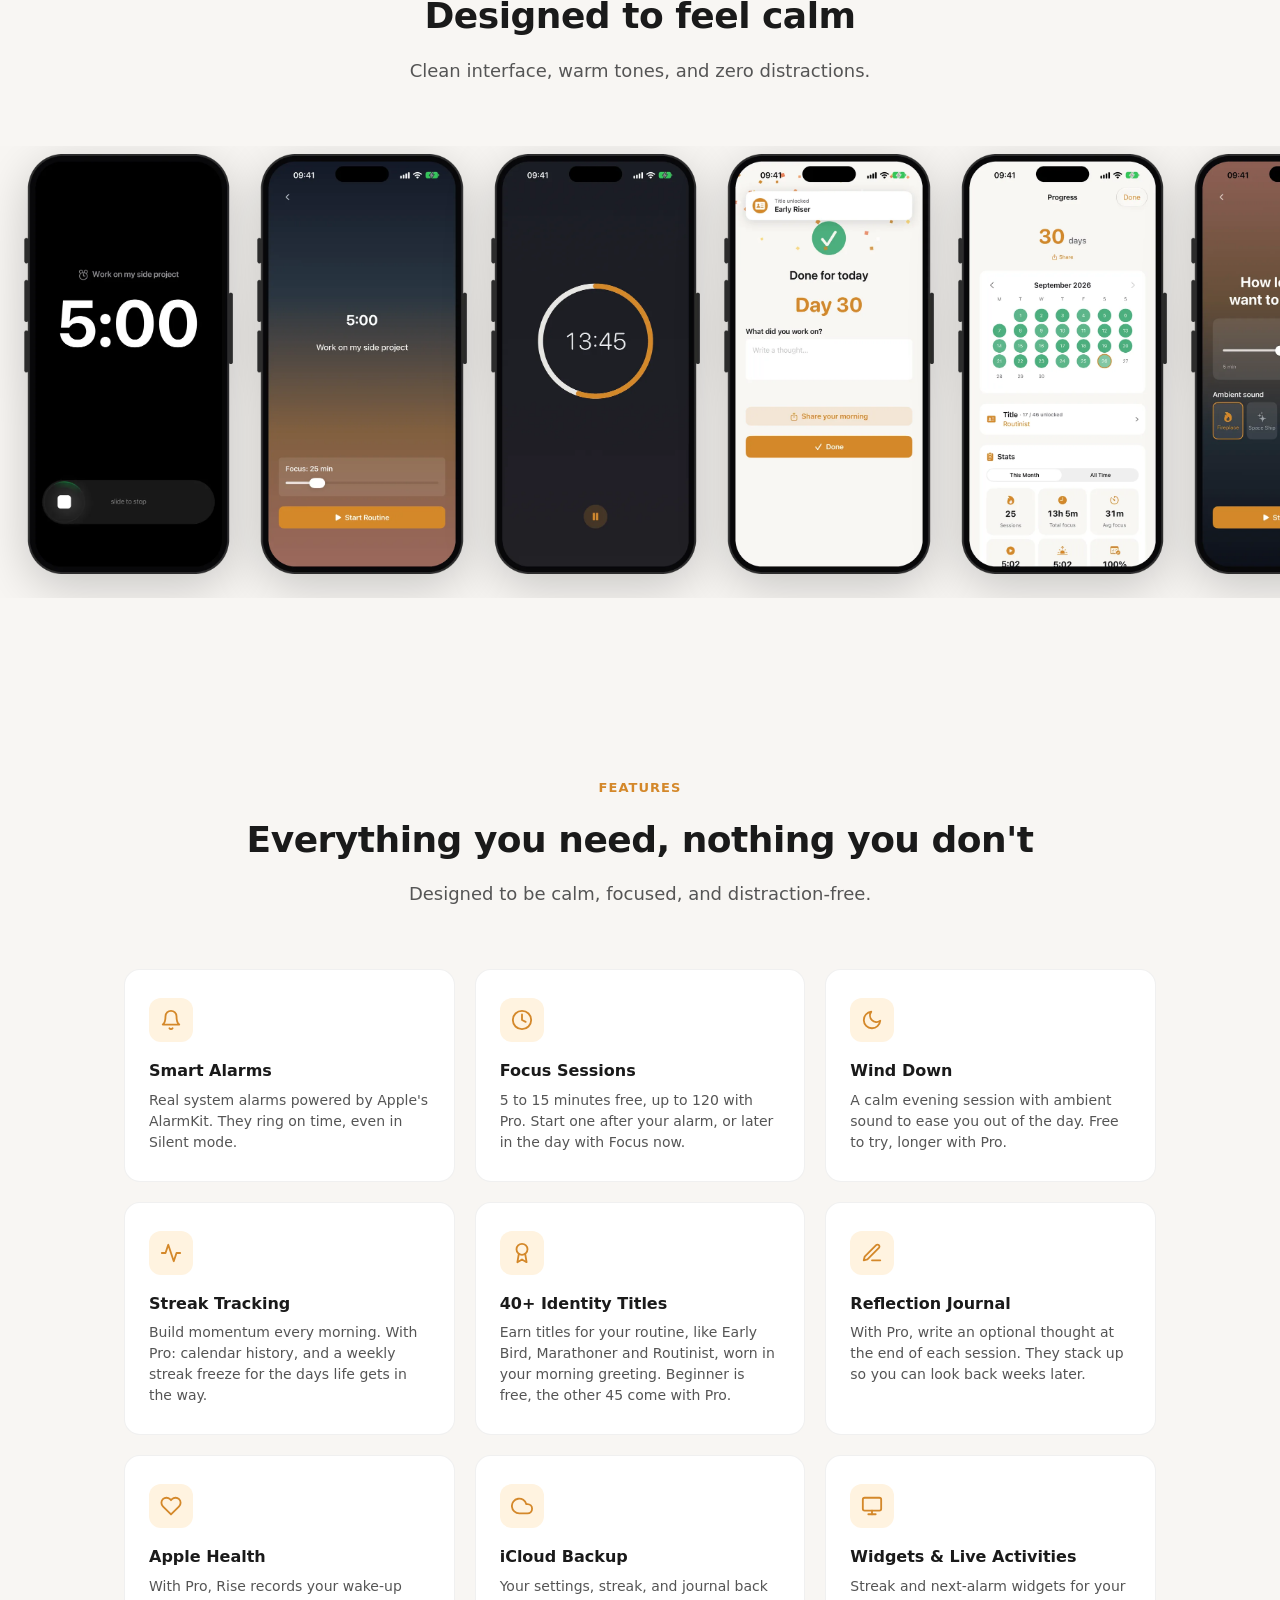
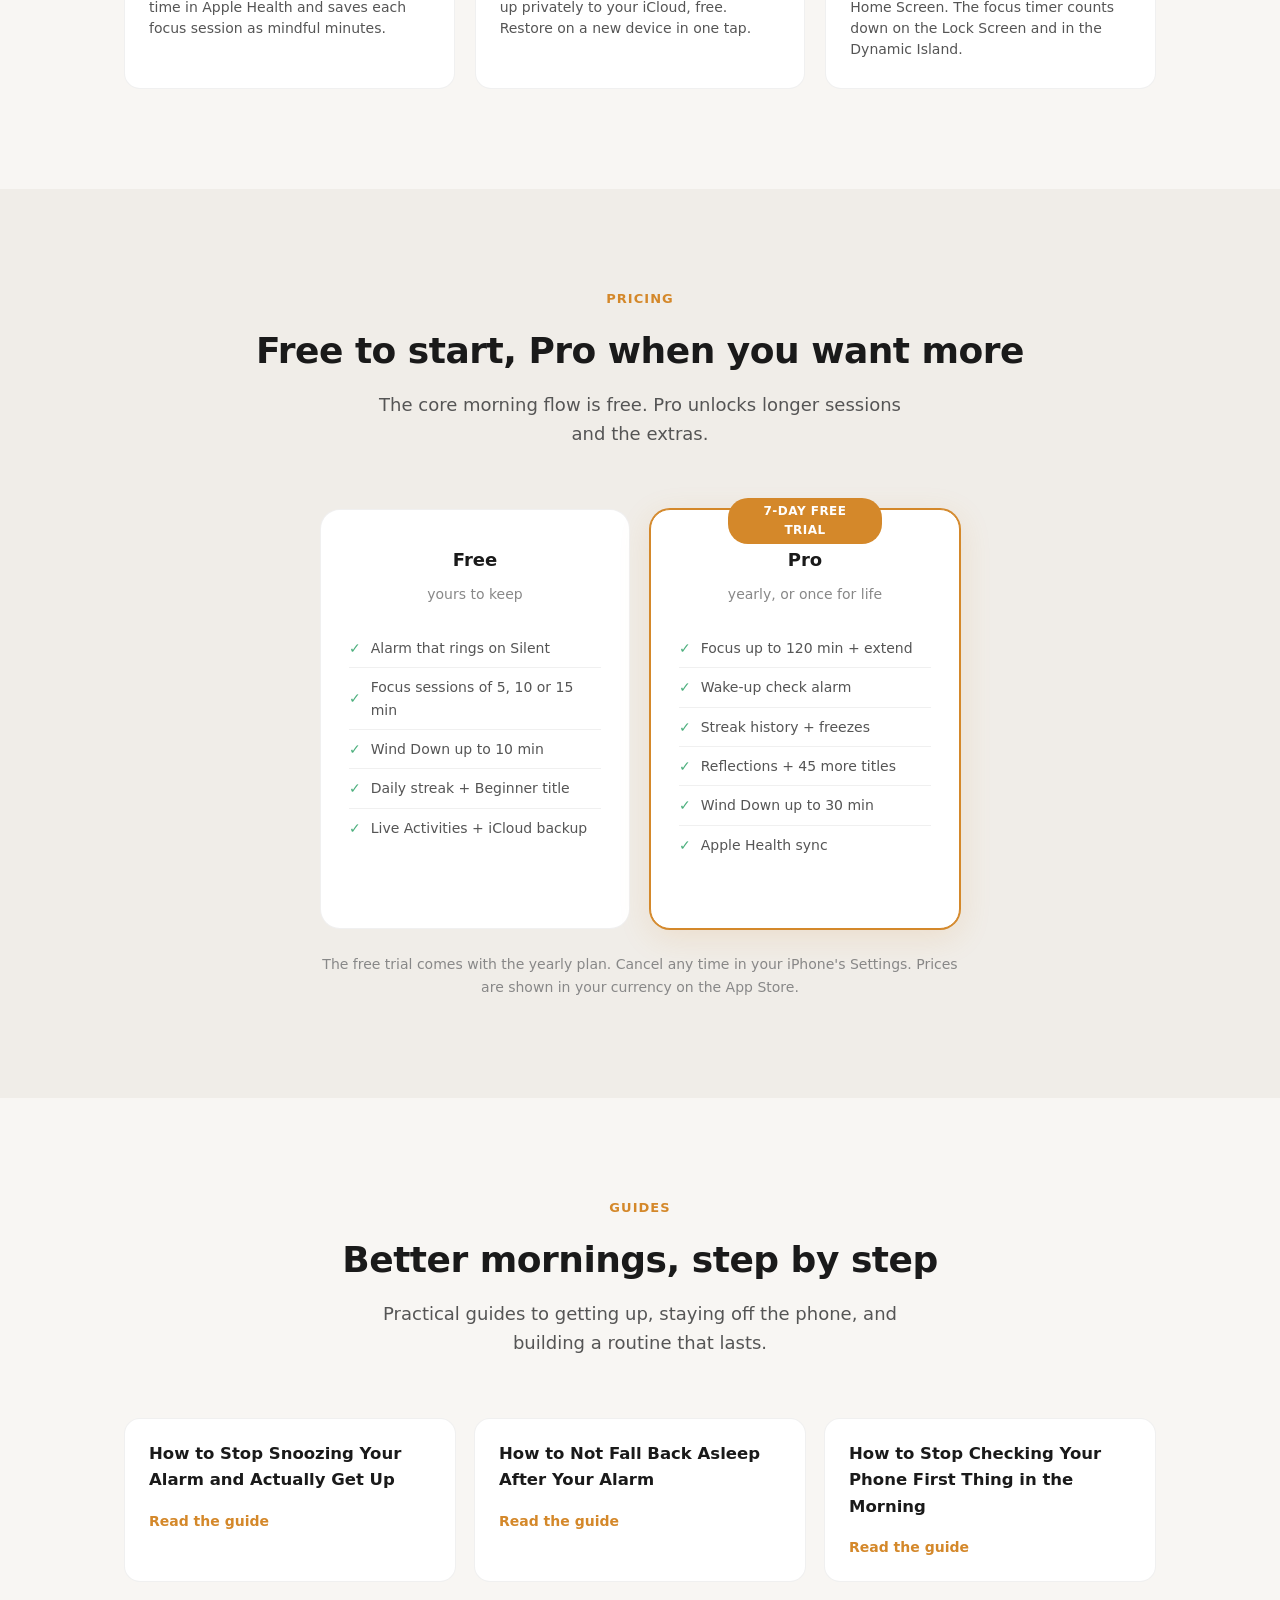
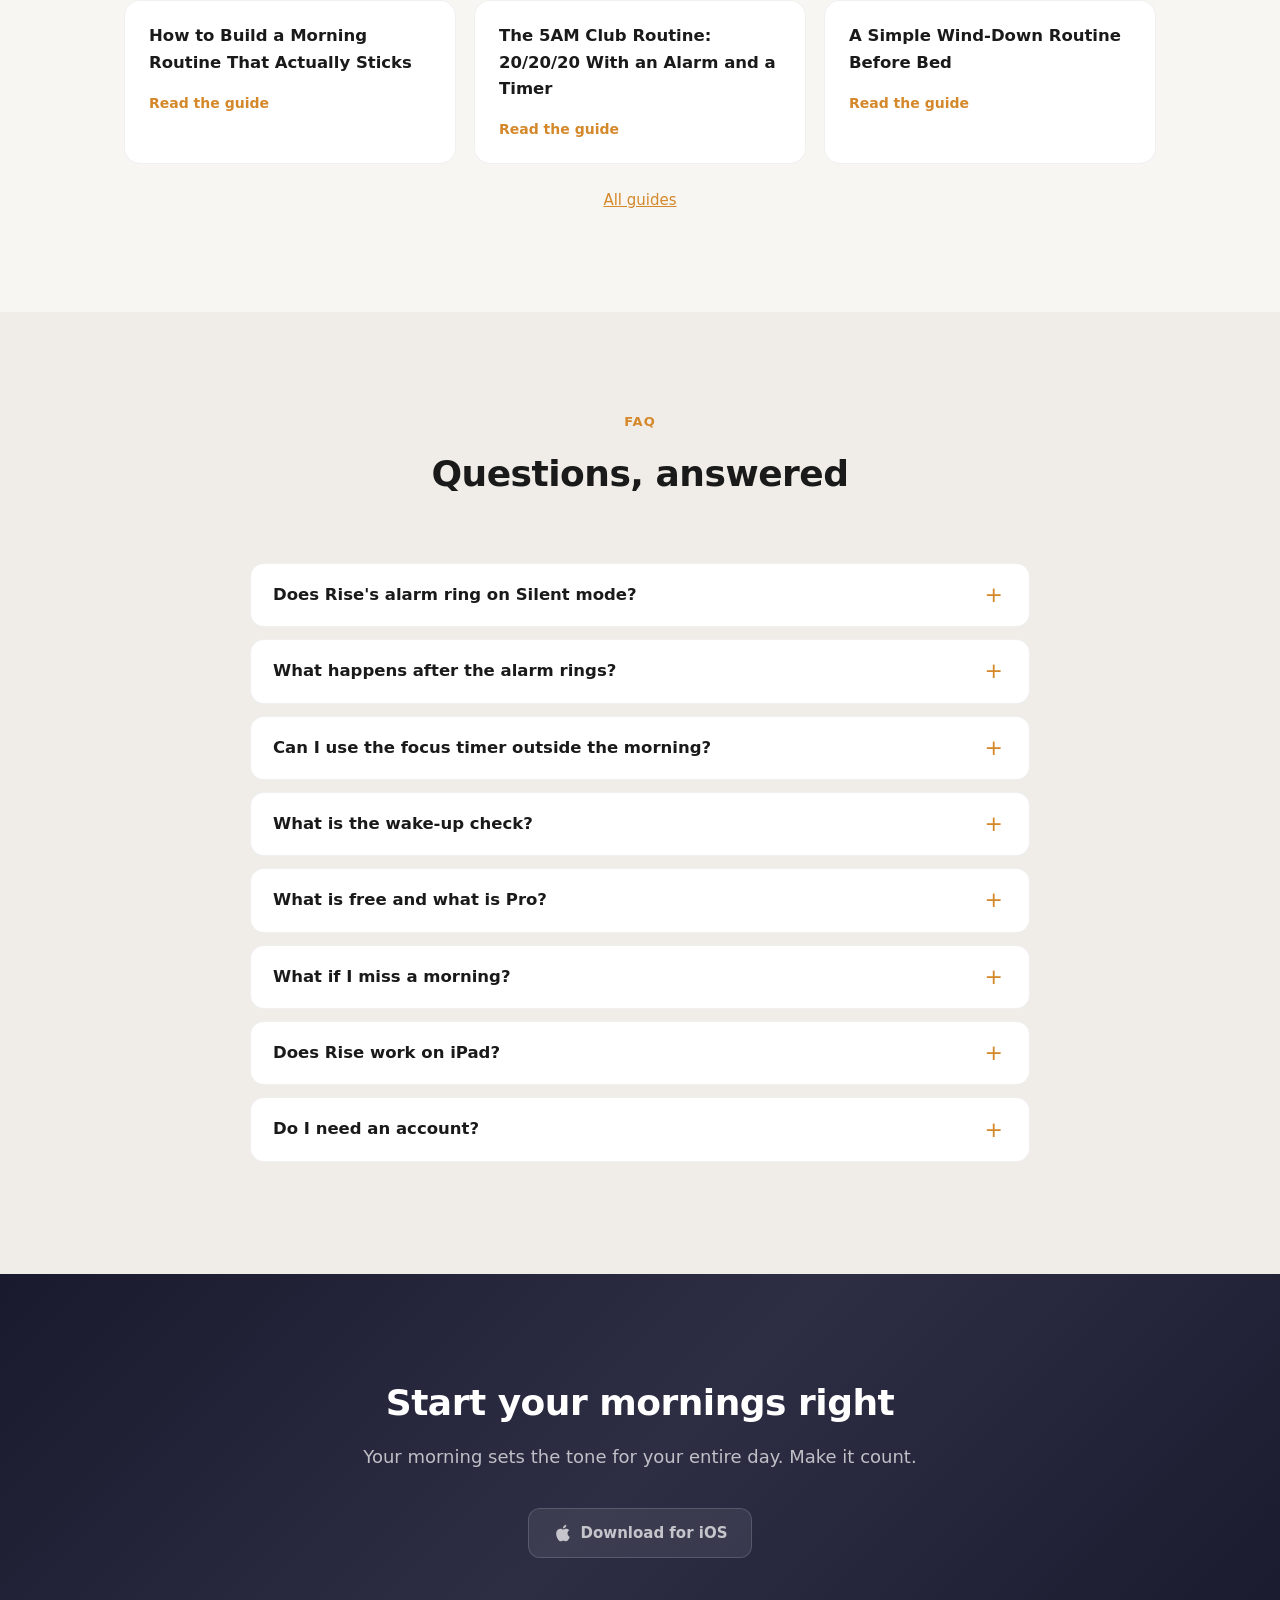
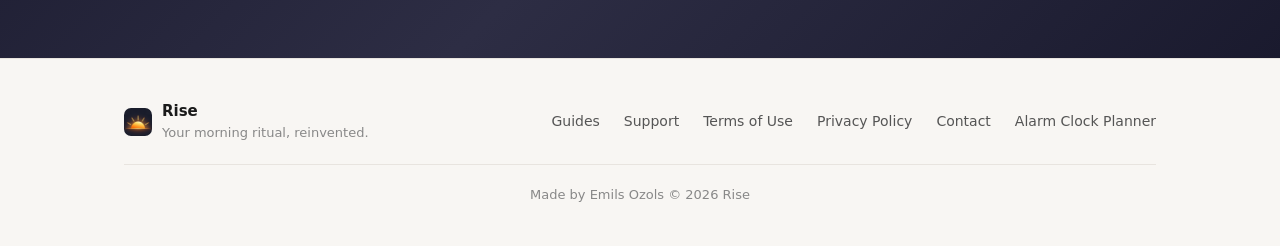
==== commit d582c06e: "Cache-bust the screenshot URLs so the Dynamic Island versions load Co-Authored-By: Claude Opus 5.5 <" ====
--- a/index.html
+++ b/index.html
@@ -54,11 +54,11 @@
         "availableOnDevice": "iPhone",
         "url": "https://risemorning.app/",
         "screenshot": [
-            "https://risemorning.app/assets/shot-home.webp",
-            "https://risemorning.app/assets/shot-wake.webp",
-            "https://risemorning.app/assets/shot-timer.webp",
-            "https://risemorning.app/assets/shot-streak.webp",
-            "https://risemorning.app/assets/shot-winddown.webp"
+            "https://risemorning.app/assets/shot-home.webp?v=2",
+            "https://risemorning.app/assets/shot-wake.webp?v=2",
+            "https://risemorning.app/assets/shot-timer.webp?v=2",
+            "https://risemorning.app/assets/shot-streak.webp?v=2",
+            "https://risemorning.app/assets/shot-winddown.webp?v=2"
         ],
         "offers": {
             "@type": "Offer",
@@ -190,7 +190,7 @@
                 </div>
             </div>
             <div class="hero-image">
-                <img src="assets/shot-home.webp" alt="Rise home screen with the morning alarm, wake-up check, intention and a 30-day streak" class="hero-phone" width="600" height="1203">
+                <img src="assets/shot-home.webp?v=2" alt="Rise home screen with the morning alarm, wake-up check, intention and a 30-day streak" class="hero-phone" width="600" height="1203">
             </div>
         </div>
     </div>
@@ -237,12 +237,12 @@
         <p class="section-subtitle">Clean interface, warm tones, and zero distractions.</p>
     </div>
     <div class="screenshots-strip fade-in">
-        <img src="assets/shot-ringing.webp" alt="Rise alarm ringing on the iPhone Lock Screen" loading="lazy">
-        <img src="assets/shot-wake.webp" alt="Rise wake-up screen with the focus length slider after the alarm" loading="lazy">
-        <img src="assets/shot-timer.webp" alt="Rise focus timer counting down during a morning session" loading="lazy">
-        <img src="assets/shot-complete.webp" alt="Rise session complete screen, day 30 of the streak" loading="lazy">
-        <img src="assets/shot-streak.webp" alt="Rise progress screen with the streak calendar and stats" loading="lazy">
-        <img src="assets/shot-winddown.webp" alt="Rise Wind Down evening session with ambient sounds" loading="lazy">
+        <img src="assets/shot-ringing.webp?v=2" alt="Rise alarm ringing on the iPhone Lock Screen" loading="lazy">
+        <img src="assets/shot-wake.webp?v=2" alt="Rise wake-up screen with the focus length slider after the alarm" loading="lazy">
+        <img src="assets/shot-timer.webp?v=2" alt="Rise focus timer counting down during a morning session" loading="lazy">
+        <img src="assets/shot-complete.webp?v=2" alt="Rise session complete screen, day 30 of the streak" loading="lazy">
+        <img src="assets/shot-streak.webp?v=2" alt="Rise progress screen with the streak calendar and stats" loading="lazy">
+        <img src="assets/shot-winddown.webp?v=2" alt="Rise Wind Down evening session with ambient sounds" loading="lazy">
     </div>
 </section>
 
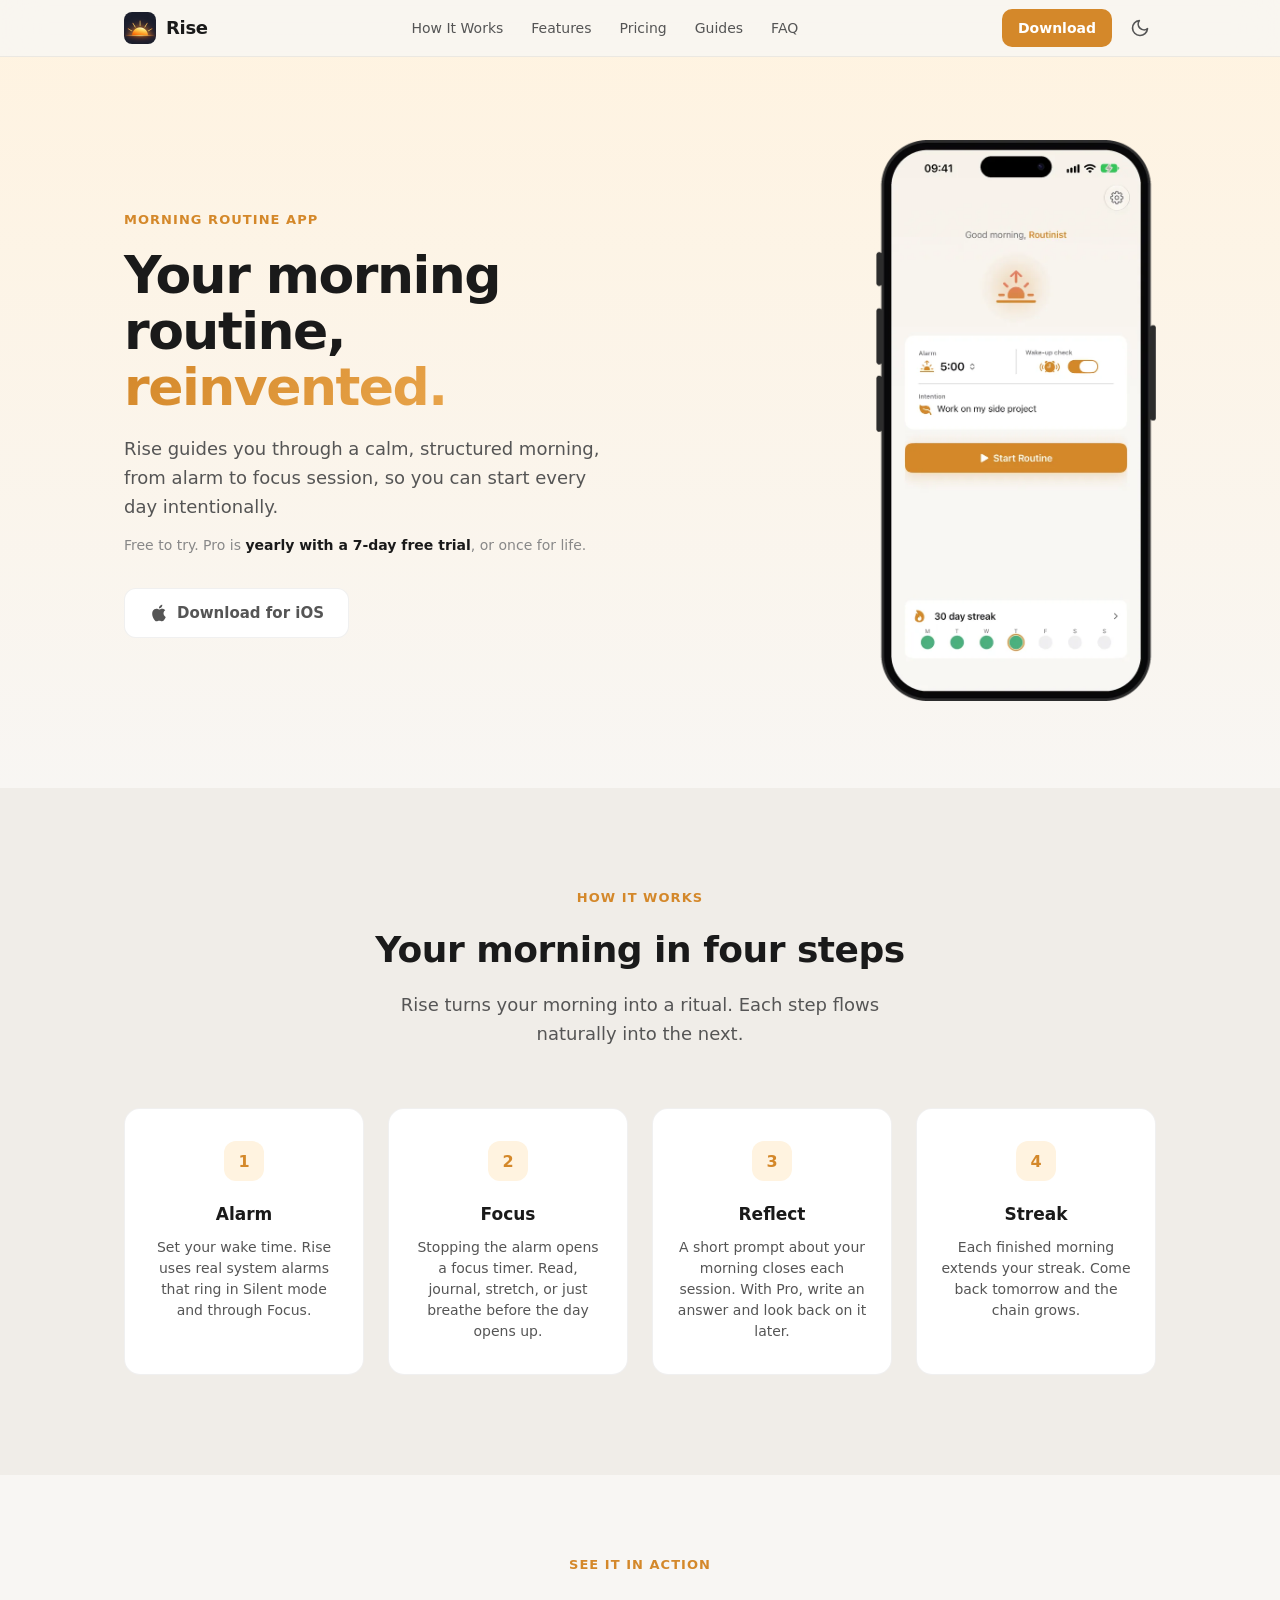
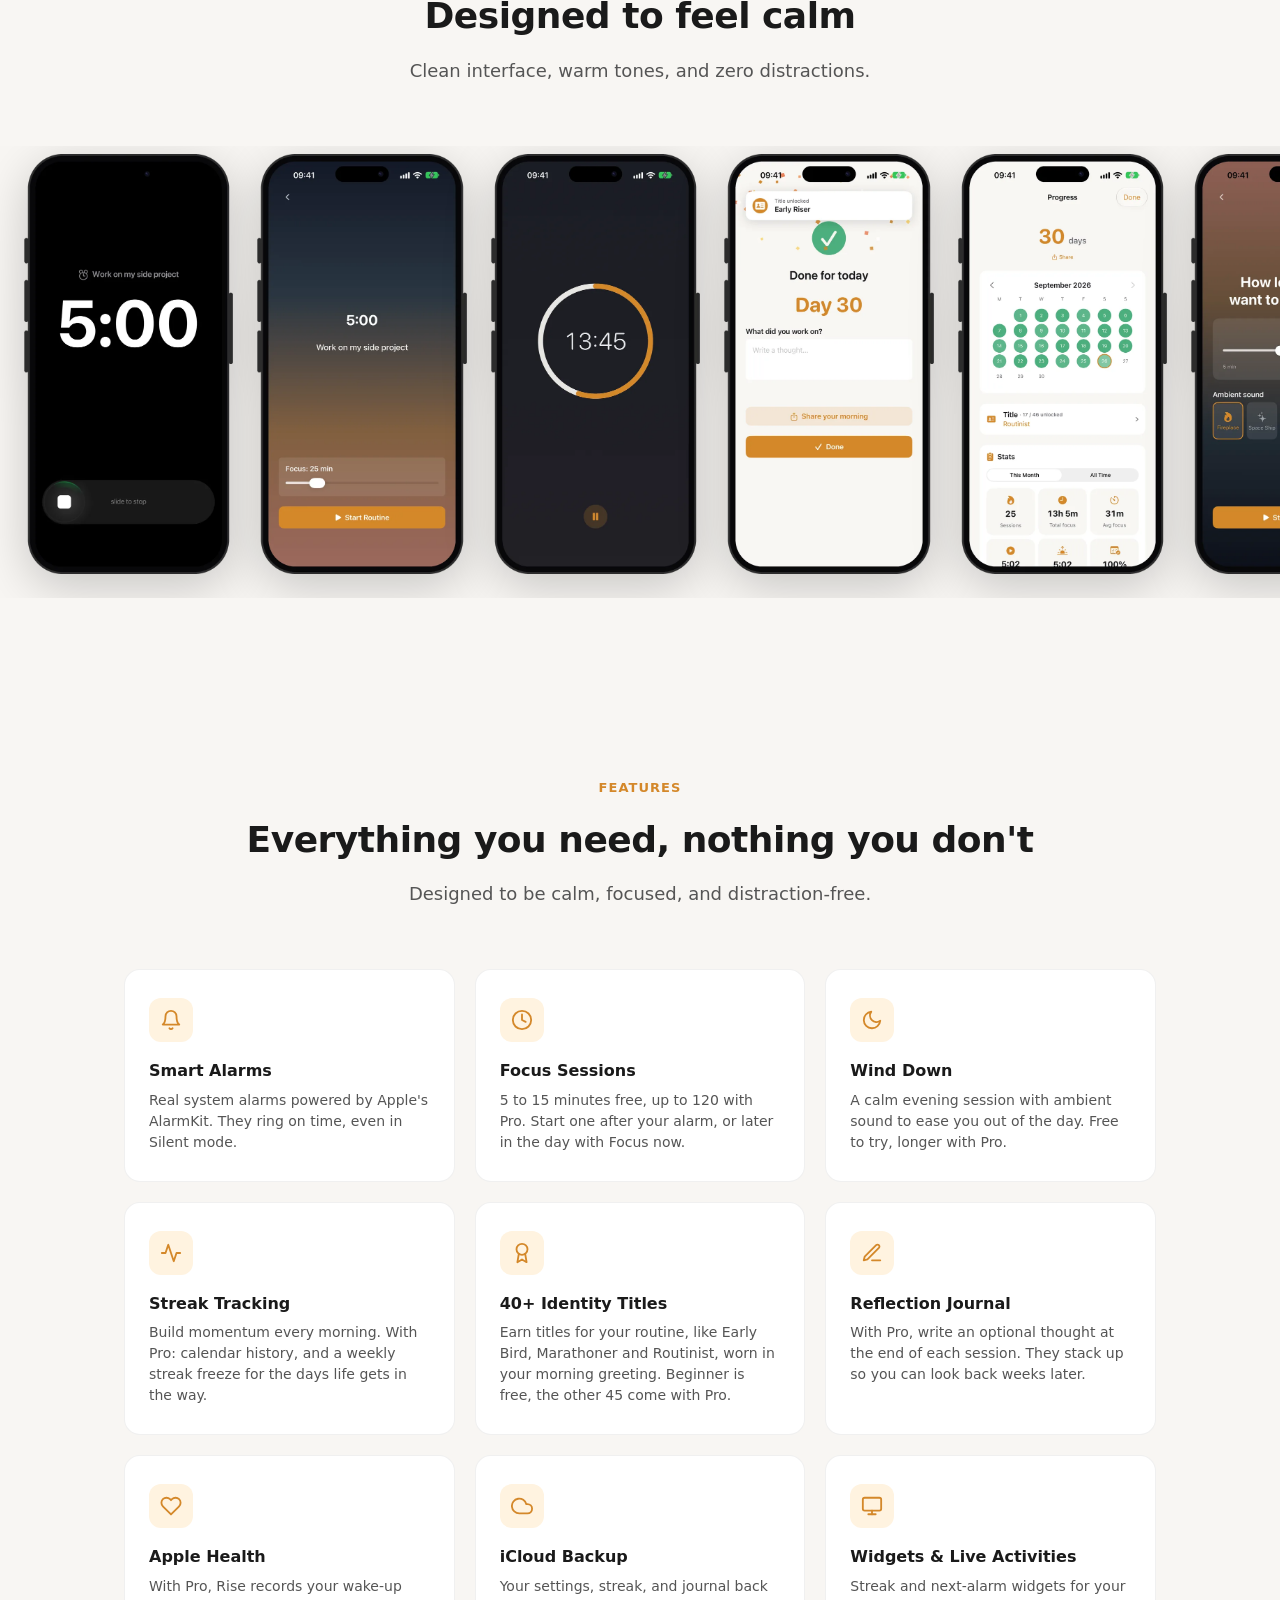
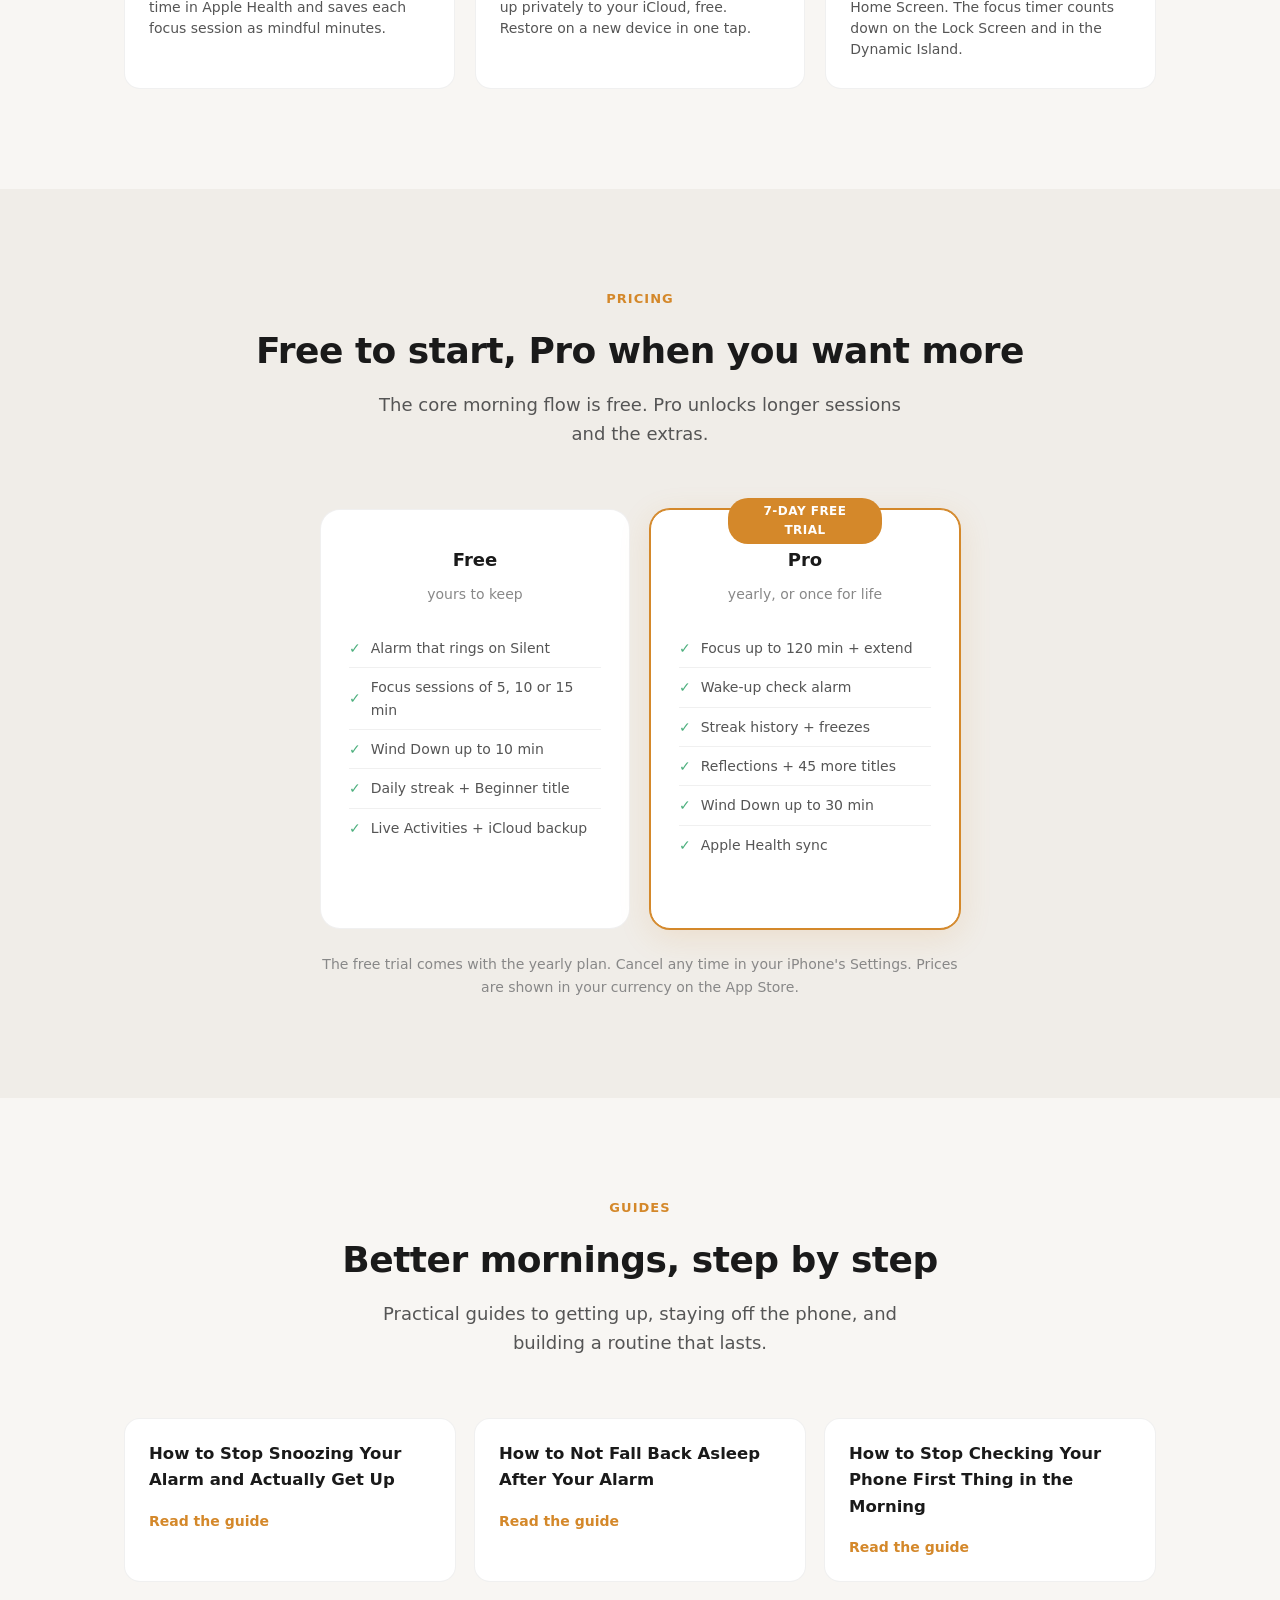
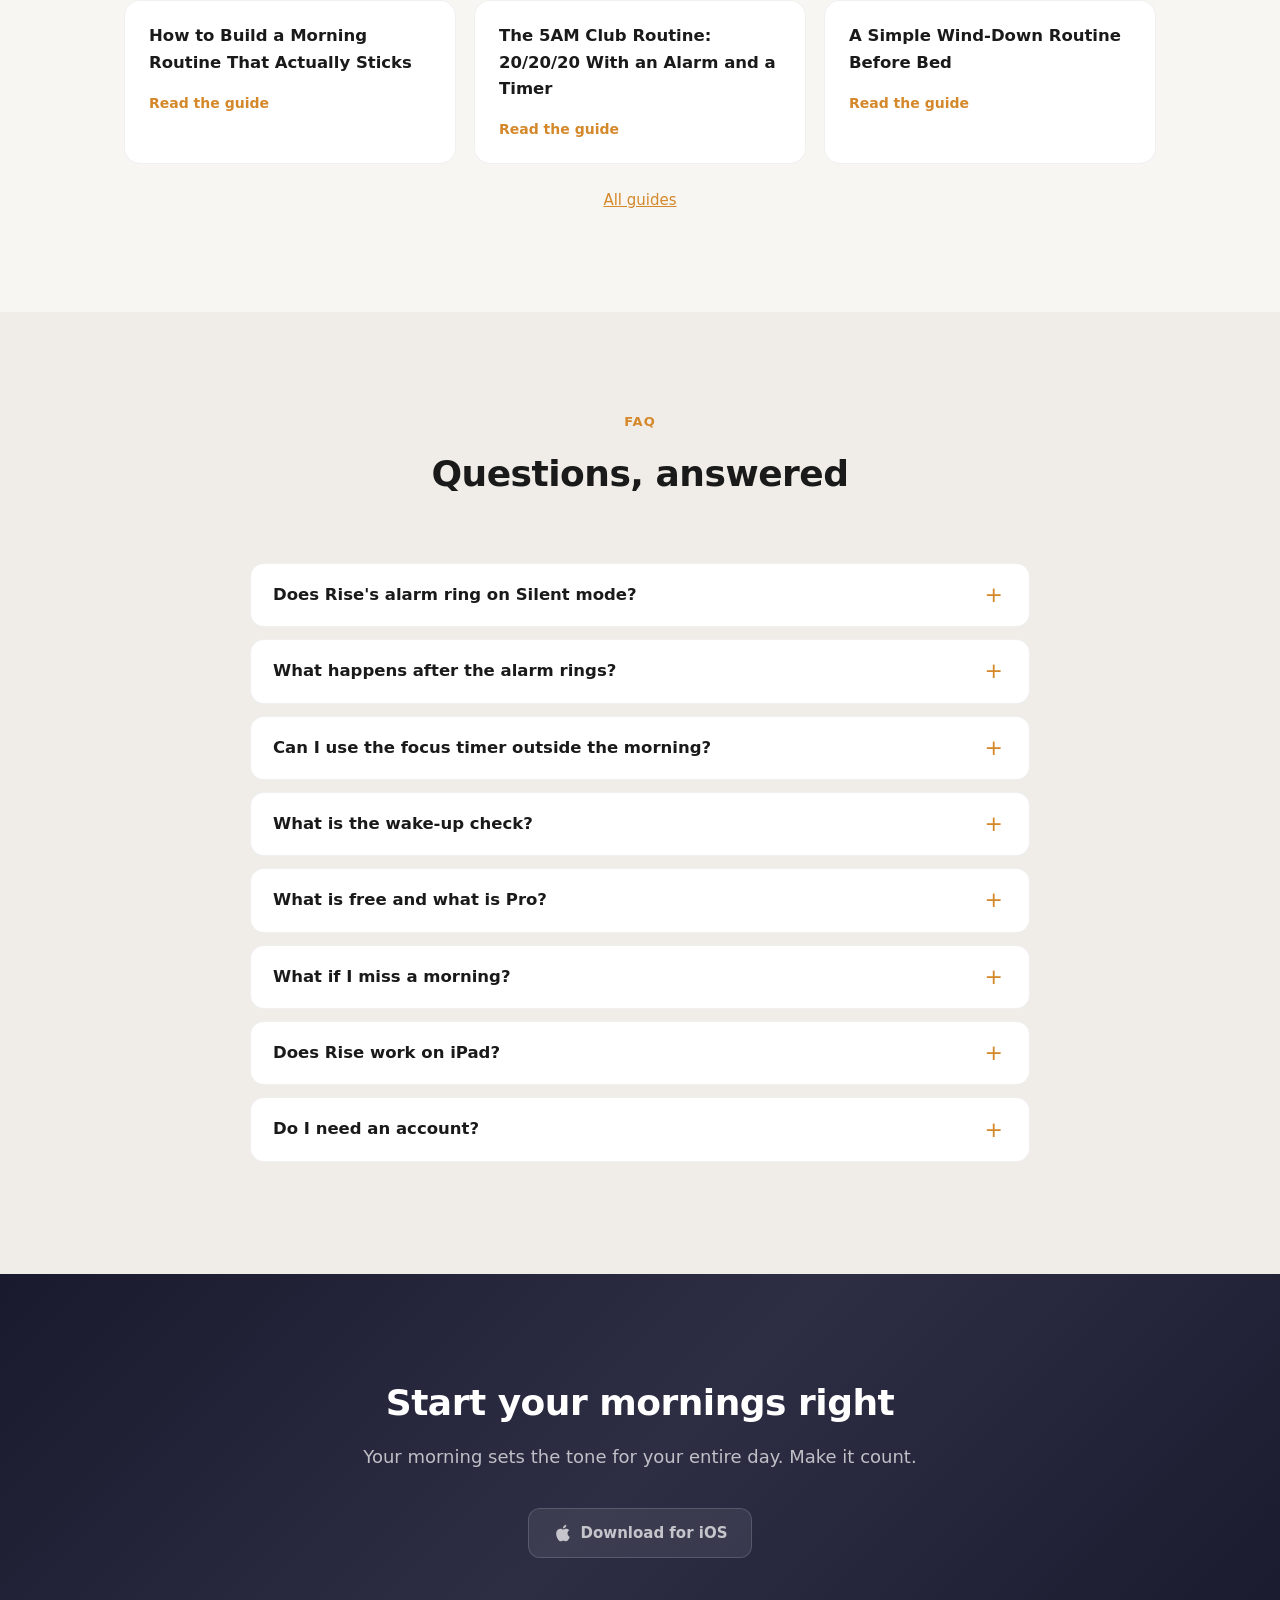
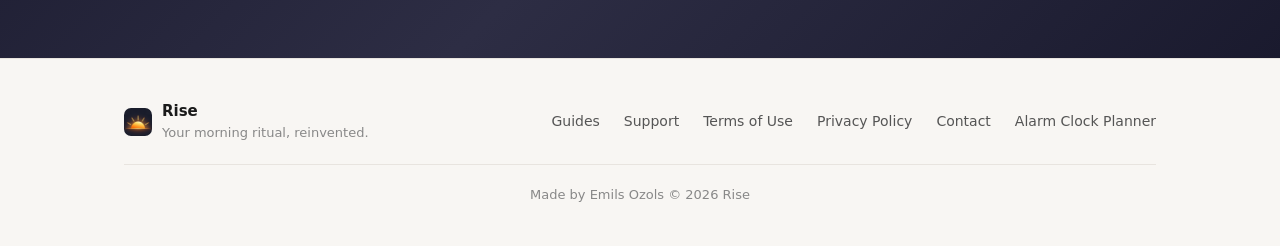
==== commit 4d02f1be: "Screenshots: front camera lens in the Dynamic Island; cache-bust v=3 Co-Authored-By: Claude Opus 5.5" ====
--- a/index.html
+++ b/index.html
@@ -4,7 +4,7 @@
     <meta charset="UTF-8">
     <meta name="viewport" content="width=device-width, initial-scale=1.0">
     <title>Rise: Morning Routine Alarm &amp; Focus Timer for iPhone</title>
-    <meta name="description" content="An alarm that leads straight into a focus session, so the day starts with you, not your phone. Rings on Silent, focus timer on the Lock Screen, a streak, and an evening wind-down. Free to try.">
+    <meta name="description" content="An alarm that leads straight into a focus session. Rings on Silent, counts down on your Lock Screen, keeps a daily streak, and winds you down at night. Free to try.">
     <meta name="apple-itunes-app" content="app-id=6760960639">
     <link rel="canonical" href="https://risemorning.app/">
     <meta property="og:title" content="Rise: Morning Routine Alarm &amp; Focus Timer">
@@ -54,11 +54,11 @@
         "availableOnDevice": "iPhone",
         "url": "https://risemorning.app/",
         "screenshot": [
-            "https://risemorning.app/assets/shot-home.webp?v=2",
-            "https://risemorning.app/assets/shot-wake.webp?v=2",
-            "https://risemorning.app/assets/shot-timer.webp?v=2",
-            "https://risemorning.app/assets/shot-streak.webp?v=2",
-            "https://risemorning.app/assets/shot-winddown.webp?v=2"
+            "https://risemorning.app/assets/shot-home.webp?v=3",
+            "https://risemorning.app/assets/shot-wake.webp?v=3",
+            "https://risemorning.app/assets/shot-timer.webp?v=3",
+            "https://risemorning.app/assets/shot-streak.webp?v=3",
+            "https://risemorning.app/assets/shot-winddown.webp?v=3"
         ],
         "offers": {
             "@type": "Offer",
@@ -190,7 +190,7 @@
                 </div>
             </div>
             <div class="hero-image">
-                <img src="assets/shot-home.webp?v=2" alt="Rise home screen with the morning alarm, wake-up check, intention and a 30-day streak" class="hero-phone" width="600" height="1203">
+                <img src="assets/shot-home.webp?v=3" alt="Rise home screen with the morning alarm, wake-up check, intention and a 30-day streak" class="hero-phone" width="600" height="1203">
             </div>
         </div>
     </div>
@@ -237,12 +237,12 @@
         <p class="section-subtitle">Clean interface, warm tones, and zero distractions.</p>
     </div>
     <div class="screenshots-strip fade-in">
-        <img src="assets/shot-ringing.webp?v=2" alt="Rise alarm ringing on the iPhone Lock Screen" loading="lazy">
-        <img src="assets/shot-wake.webp?v=2" alt="Rise wake-up screen with the focus length slider after the alarm" loading="lazy">
-        <img src="assets/shot-timer.webp?v=2" alt="Rise focus timer counting down during a morning session" loading="lazy">
-        <img src="assets/shot-complete.webp?v=2" alt="Rise session complete screen, day 30 of the streak" loading="lazy">
-        <img src="assets/shot-streak.webp?v=2" alt="Rise progress screen with the streak calendar and stats" loading="lazy">
-        <img src="assets/shot-winddown.webp?v=2" alt="Rise Wind Down evening session with ambient sounds" loading="lazy">
+        <img src="assets/shot-ringing.webp?v=3" alt="Rise alarm ringing on the iPhone Lock Screen" loading="lazy">
+        <img src="assets/shot-wake.webp?v=3" alt="Rise wake-up screen with the focus length slider after the alarm" loading="lazy">
+        <img src="assets/shot-timer.webp?v=3" alt="Rise focus timer counting down during a morning session" loading="lazy">
+        <img src="assets/shot-complete.webp?v=3" alt="Rise session complete screen, day 30 of the streak" loading="lazy">
+        <img src="assets/shot-streak.webp?v=3" alt="Rise progress screen with the streak calendar and stats" loading="lazy">
+        <img src="assets/shot-winddown.webp?v=3" alt="Rise Wind Down evening session with ambient sounds" loading="lazy">
     </div>
 </section>
 
